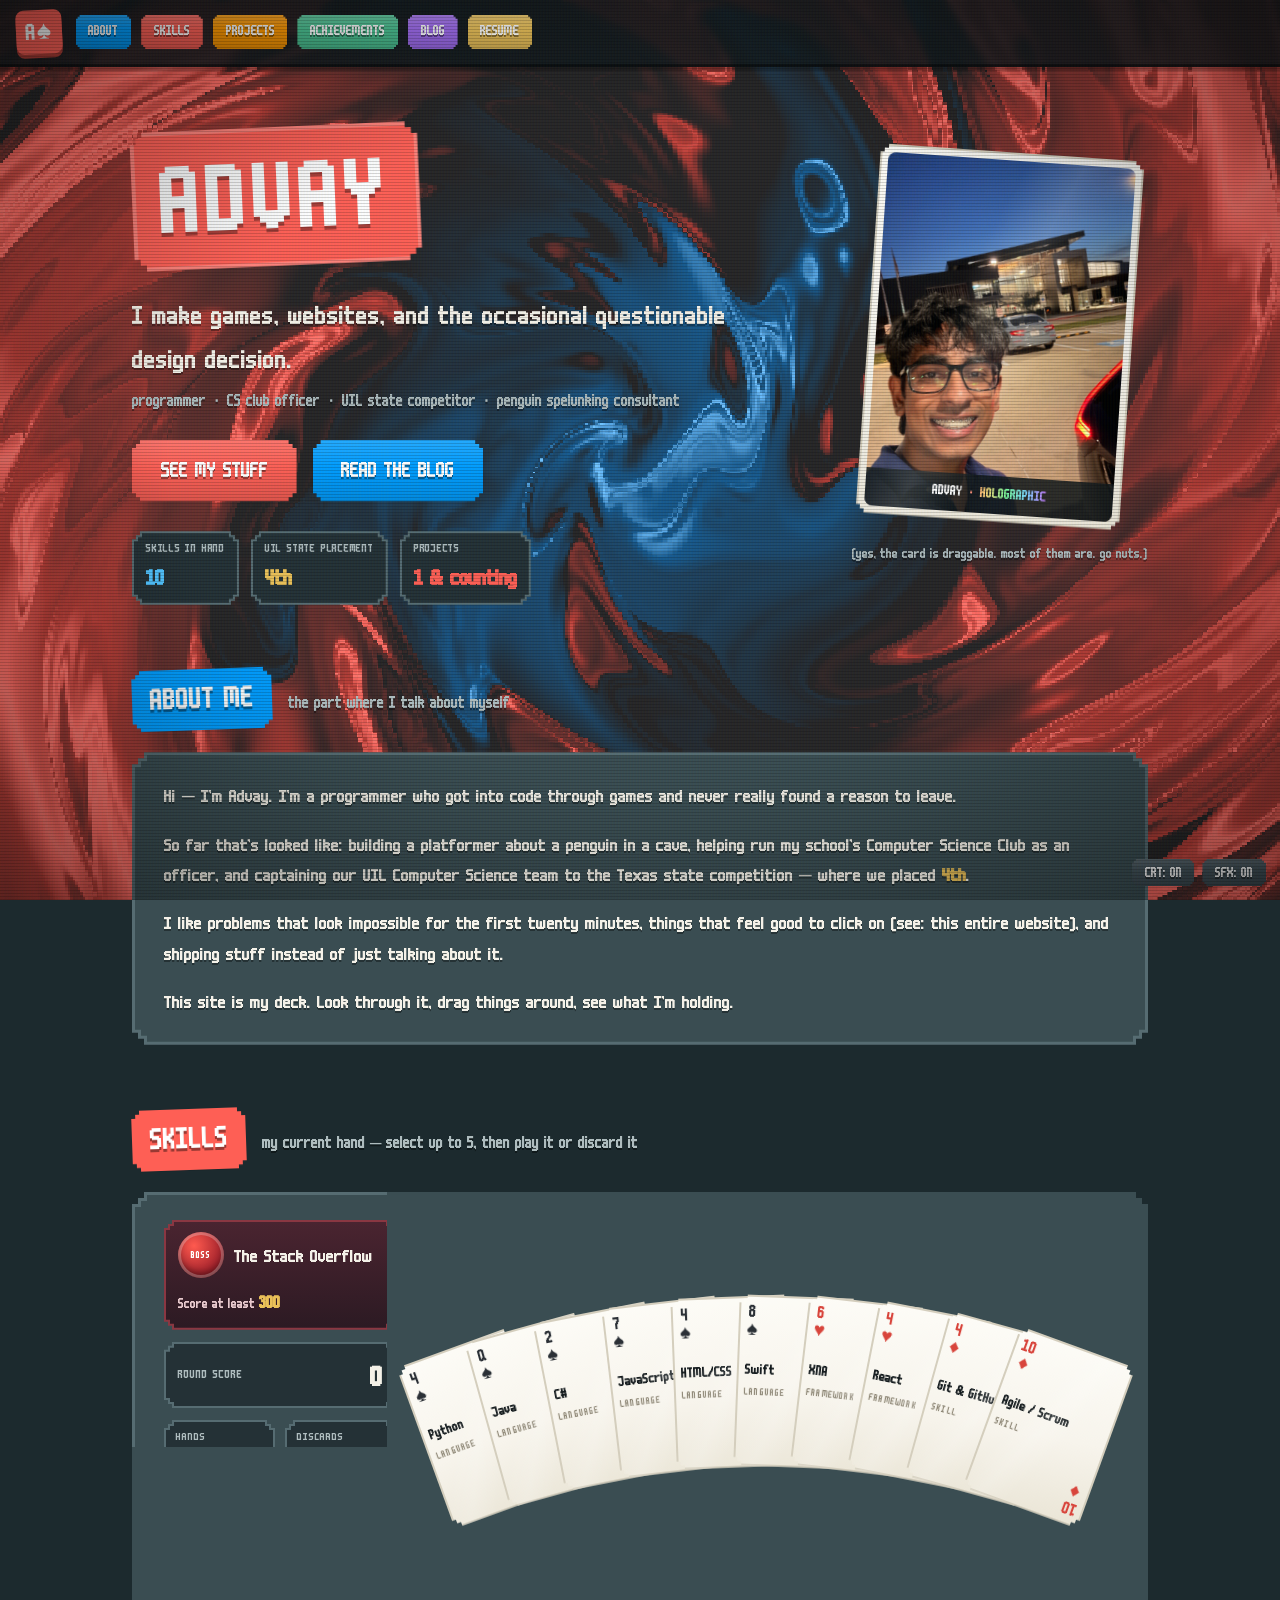
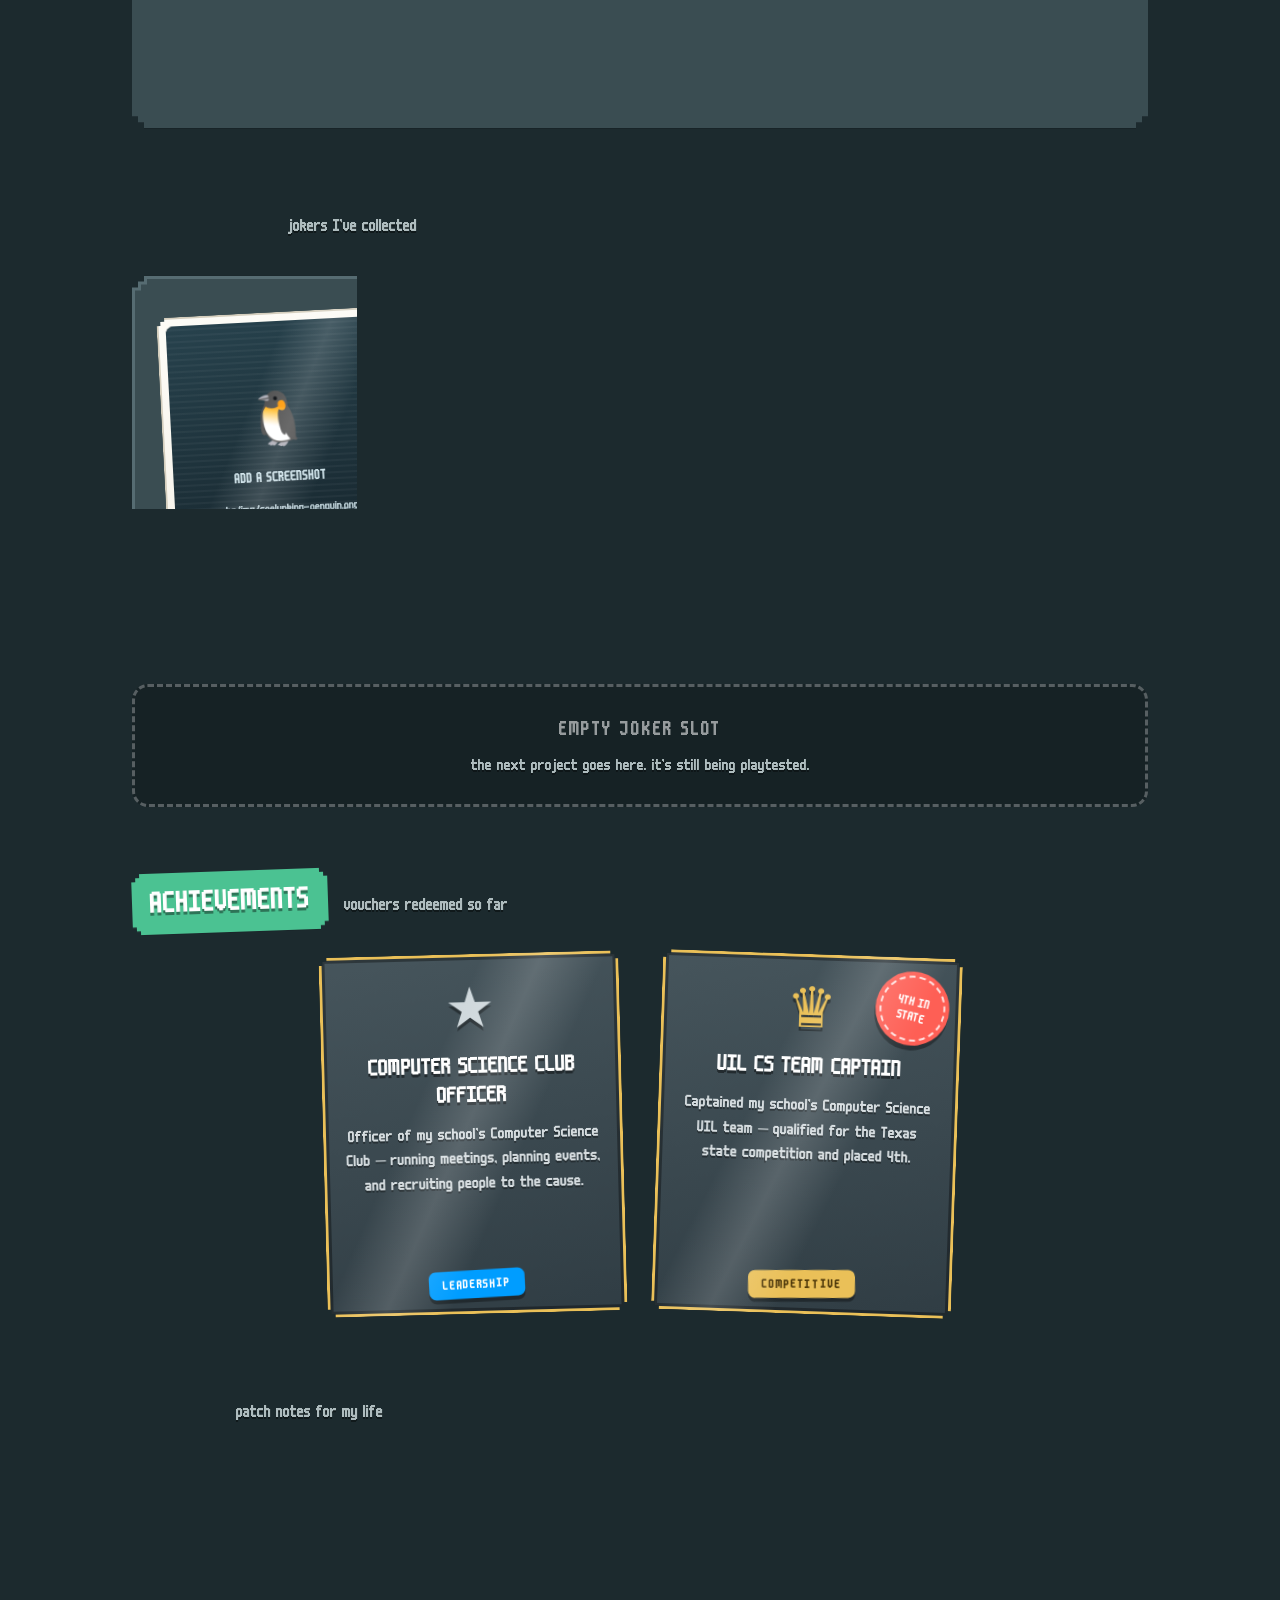
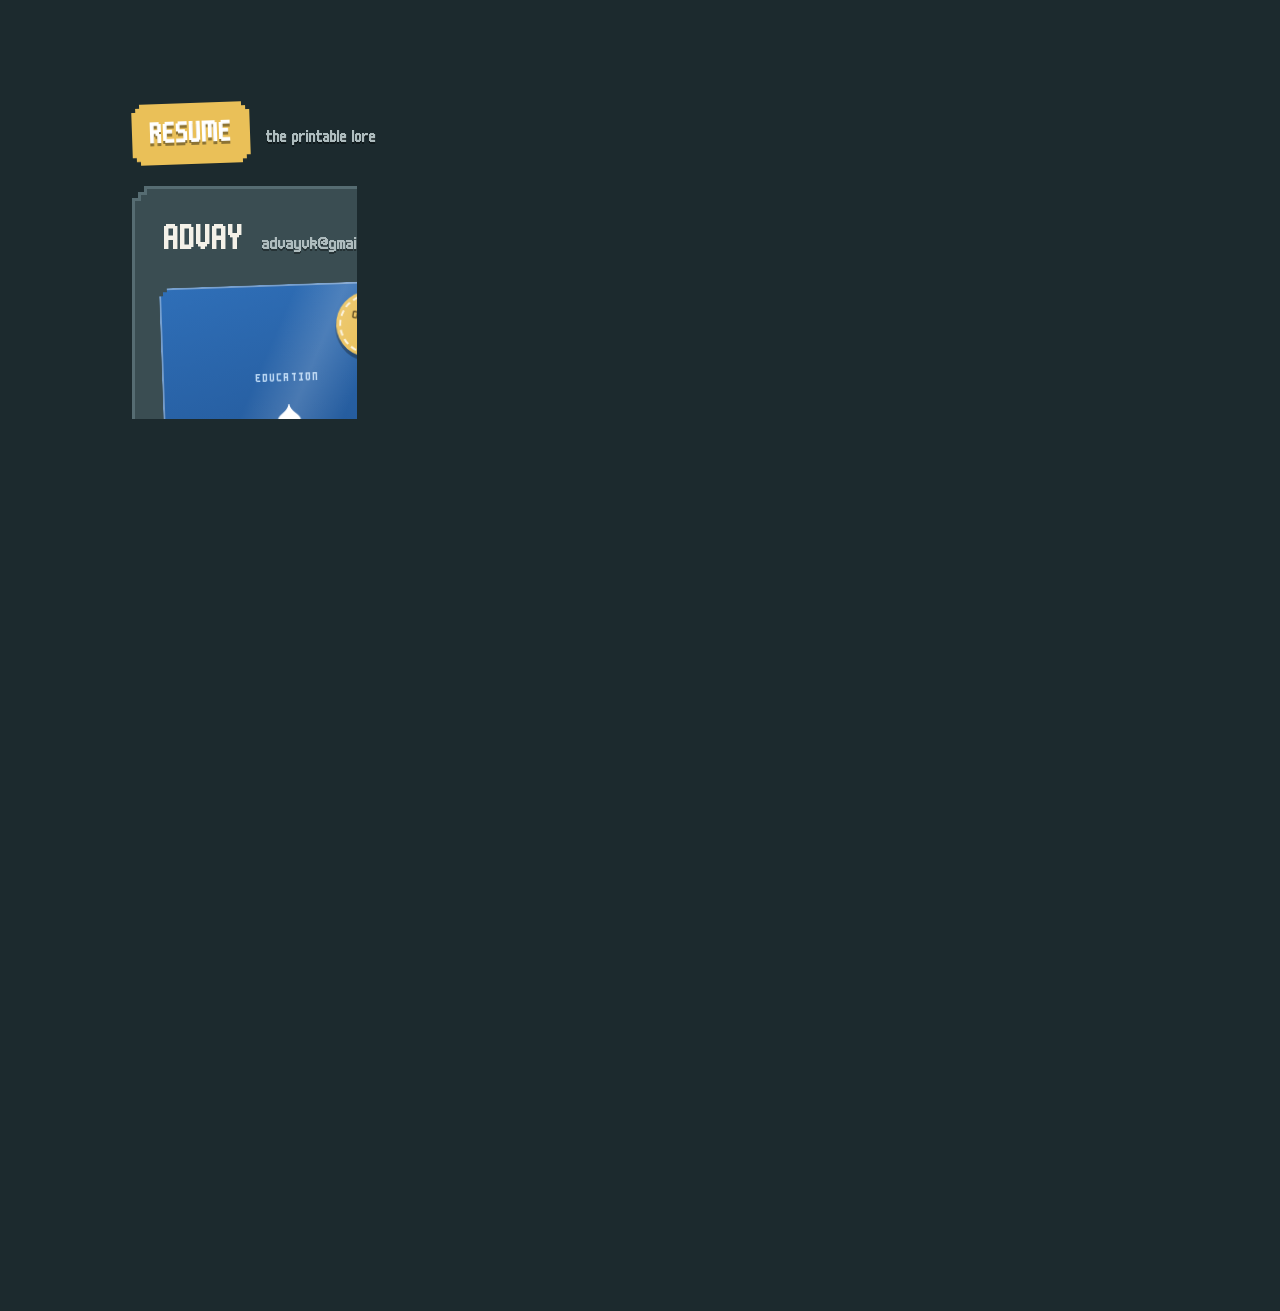
==== index.html @ 3b3d5fa2 "small changes" ====
<!DOCTYPE html>
<html lang="en">
<head>
  <meta charset="UTF-8">
  <meta name="viewport" content="width=device-width, initial-scale=1.0">
  <title>Advay · programmer, game maker, card enthusiast</title>
  <meta name="description" content="Advay's personal site — games, projects, achievements, and a blog. Styled like a certain poker roguelike.">
  <link rel="icon" href="data:image/svg+xml,<svg xmlns='http://www.w3.org/2000/svg' viewBox='0 0 100 100'><rect width='100' height='100' rx='18' fill='%23fe5f55'/><text x='50' y='72' font-size='60' text-anchor='middle' fill='white'>♠</text></svg>">
  <link rel="stylesheet" href="css/style.css">
</head>
<body>

  <!-- swirling paint background (WebGL recreation of the Balatro-style shader) -->
  <canvas id="bg-shader" aria-hidden="true"></canvas>

  <!-- ===== top nav ===== -->
  <nav class="topnav">
    <a class="nav-brand" href="#top" aria-label="back to top">A♠</a>
    <div class="nav-btns">
      <a class="bbtn blue sm" href="#about">ABOUT</a>
      <a class="bbtn red sm" href="#skills">SKILLS</a>
      <a class="bbtn orange sm" href="#projects">PROJECTS</a>
      <a class="bbtn green sm" href="#achievements">ACHIEVEMENTS</a>
      <a class="bbtn purple sm" href="blog/index.html">BLOG</a>
      <a class="bbtn gold sm" href="#resume">RESUME</a>
    </div>
  </nav>

  <!-- ===== hero ===== -->
  <header class="hero section" id="top">
    <div class="hero-inner">
      <div class="hero-left">
        <h1 class="logo" id="logo">ADVAY</h1>
        <p class="tag">I make games, websites, and the occasional questionable design decision.</p>
        <p class="subtag">programmer · CS club officer · UIL state competitor · penguin spelunking consultant</p>
        <div class="hero-btns">
          <a class="bbtn red big" href="#projects">SEE MY STUFF</a>
          <a class="bbtn blue big" href="blog/index.html">READ THE BLOG</a>
        </div>
        <div class="hud">
          <div class="hud-chip"><span>SKILLS IN HAND</span><b class="num-blue">10</b></div>
          <div class="hud-chip"><span>UIL STATE PLACEMENT</span><b class="num-gold">4th</b></div>
          <div class="hud-chip"><span>PROJECTS</span><b class="num-red">1 &amp; counting</b></div>
        </div>
      </div>

      <div class="hero-right">
        <div class="portrait-card" data-float-card>
          <div class="bcard-tilt">
            <!-- TODO: add your photo at assets/img/me.jpg — the card upgrades itself automatically -->
            <img class="portrait-img" src="assets/img/me.jpeg" alt="Photo of Advay"
                 onerror="this.closest('.bcard-tilt').classList.add('no-photo')">
            <div class="portrait-fallback" aria-hidden="true">
              <div class="pf-suit">♠</div>
              <div class="pf-text">YOUR PHOTO<br>GOES HERE</div>
              <div class="pf-hint">add assets/img/me.jpg</div>
            </div>
            <div class="portrait-label">ADVAY <span class="holo">· HOLOGRAPHIC</span></div>
          </div>
        </div>
        <p class="drag-hint">(yes, the card is draggable. most of them are. go nuts.)</p>
      </div>
    </div>
  </header>

  <main>
    <!-- ===== about ===== -->
    <section id="about" class="section">
      <div class="sec-head">
        <span class="sec-plaque blue-pl">ABOUT ME</span>
        <span class="sec-sub">the part where I talk about myself</span>
      </div>
      <div class="panel about-panel">
        <!-- TODO: tweak this copy so it sounds like you — it's written from what you told me -->
        <p>Hi — I'm Advay. I'm a programmer who got into code through games and never really found a reason to leave.</p>
        <p>So far that's looked like: building a platformer about a penguin in a cave, helping run my school's
          Computer Science Club as an officer, and captaining our UIL Computer Science team to the Texas state
          competition — where we placed <b class="num-gold">4th</b>.</p>
        <p>I like problems that look impossible for the first twenty minutes, things that feel good to click on
          (see: this entire website), and shipping stuff instead of just talking about it.</p>
        <p>This site is my deck. Look through it, drag things around, see what I'm holding.</p>
      </div>
    </section>

    <!-- ===== skills ===== -->
    <section id="skills" class="section">
      <div class="sec-head">
        <span class="sec-plaque red-pl">SKILLS</span>
        <span class="sec-sub">my current hand — select up to 5, then play it or discard it</span>
      </div>
      <div class="panel skills-panel">
        <div class="game-layout">

          <!-- left HUD, like the in-run sidebar -->
          <aside class="game-hud">
            <div class="blind-box">
              <div class="blind-name-row">
                <span class="blind-chip" aria-hidden="true">BOSS</span>
                <span class="blind-name" id="blind-name">The Null Pointer</span>
              </div>
              <div class="blind-target">Score at least <b id="blind-target">300</b></div>
            </div>
            <div class="score-box">
              <span class="score-label">ROUND SCORE</span>
              <b class="score-num" id="round-score">0</b>
            </div>
            <div class="hd-row">
              <div class="hd-box">
                <span>HANDS</span>
                <b class="num-blue" id="hands-left">4</b>
              </div>
              <div class="hd-box">
                <span>DISCARDS</span>
                <b class="num-red" id="discards-left">4</b>
              </div>
            </div>
            <div class="totals-box">
              <span>TOTAL SCORE <b class="num-gold" id="total-score">0</b></span>
              <span>BLINDS BEATEN <b class="num-gold" id="blinds-beaten">0</b></span>
            </div>
          </aside>

          <!-- table: hand + action bar -->
          <div class="game-table">
            <div class="hand" id="skill-hand">
              <noscript>
                <ul class="skill-fallback">
                  <li><b>Languages:</b> Python, Java, C#, JavaScript, HTML/CSS, Swift</li>
                  <li><b>Frameworks &amp; libraries:</b> XNA/MonoGame, React</li>
                  <li><b>Dev skills:</b> Git/GitHub, Agile/Scrum, algorithmic problem solving</li>
                </ul>
              </noscript>
            </div>
            <div class="hand-preview" id="hand-preview">&nbsp;</div>
            <div class="action-bar">
              <button class="bbtn blue act" id="play-hand" type="button">PLAY HAND</button>
              <div class="sort-box">
                <span class="sort-label">SORT HAND</span>
                <div class="sort-box-btns">
                  <button class="bbtn orange sm" id="sort-rank" type="button">RANK</button>
                  <button class="bbtn orange sm" id="sort-suit" type="button">SUIT</button>
                </div>
              </div>
              <button class="bbtn red act" id="discard-hand" type="button">DISCARD</button>
            </div>
          </div>

        </div>
        <div class="skills-legend">
          <span class="legend-item">♠ languages</span>
          <span class="legend-item red-t">♥ frameworks &amp; libraries</span>
          <span class="legend-item red-t">♦ dev skills</span>
          <span class="legend-item legend-hint">ranks reshuffle every deal</span>
        </div>
      </div>
    </section>

    <!-- ===== projects ===== -->
    <section id="projects" class="section">
      <div class="sec-head">
        <span class="sec-plaque orange-pl">PROJECTS</span>
        <span class="sec-sub">jokers I've collected</span>
      </div>

      <div class="panel project-row">
        <div class="joker-card" data-float-card>
          <div class="bcard-tilt">
            <div class="joker-art">
              <!-- TODO: add a screenshot at assets/img/spelunking-penguin.png -->
              <img src="assets/img/spelunking-penguin.png" alt="Spelunking Penguin screenshot"
                   onerror="this.closest('.joker-art').classList.add('no-shot')">
              <div class="shot-fallback" aria-hidden="true">
                <span class="shot-emoji">🐧</span>
                <span>ADD A SCREENSHOT</span>
                <span class="pf-hint">assets/img/spelunking-penguin.png</span>
              </div>
            </div>
            <div class="joker-name">SPELUNKING PENGUIN</div>
          </div>
        </div>
        <div class="project-info">
          <div class="rarity-row">
            <span class="rarity rare">RARE</span>
            <span class="ptype">VIDEO GAME</span>
          </div>
          <h3>Spelunking Penguin</h3>
          <!-- TODO: replace with your real description — what it is, what you built, what was hard -->
          <p>A 2D platformer starring a penguin with serious cave ambitions. Built in C# on the
            XNA/MonoGame framework.</p>
          <div class="chips">
            <span class="chip blue-c">C#</span>
            <span class="chip red-c">MonoGame</span>
            <span class="chip orange-c">Game Dev</span>
          </div>
          <div class="proj-btns">
            <!-- TODO: set your GitHub username in js/main.js CONFIG and these links fill themselves in -->
            <a class="bbtn dark" data-github="spelunking-penguin" href="https://github.com" target="_blank" rel="noopener">GITHUB ↗</a>
            <span class="bbtn blue disabled" title="add a playable build or video link here later">PLAY — SOON</span>
          </div>
        </div>
      </div>

      <div class="empty-slot">
        <span class="empty-title">EMPTY JOKER SLOT</span>
        <p>the next project goes here. it's still being playtested.</p>
      </div>
    </section>

    <!-- ===== achievements ===== -->
    <section id="achievements" class="section">
      <div class="sec-head">
        <span class="sec-plaque green-pl">ACHIEVEMENTS</span>
        <span class="sec-sub">vouchers redeemed so far</span>
      </div>
      <div class="vouchers">
        <div class="voucher" data-float-card>
          <div class="bcard-tilt">
            <div class="v-medal">★</div>
            <h3>COMPUTER SCIENCE CLUB OFFICER</h3>
            <p>Officer of my school's Computer Science Club — running meetings, planning events, and
              recruiting people to the cause.</p>
            <span class="v-ribbon">LEADERSHIP</span>
          </div>
        </div>
        <div class="voucher" data-float-card>
          <div class="bcard-tilt">
            <div class="v-medal gold">♛</div>
            <h3>UIL CS TEAM CAPTAIN</h3>
            <p>Captained my school's Computer Science UIL team — qualified for the Texas state
              competition and placed 4th.</p>
            <span class="v-sticker">4TH IN STATE</span>
            <span class="v-ribbon gold">COMPETITIVE</span>
          </div>
        </div>
      </div>
    </section>

    <!-- ===== blog ===== -->
    <section id="blog" class="section">
      <div class="sec-head">
        <span class="sec-plaque purple-pl">BLOG</span>
        <span class="sec-sub">patch notes for my life</span>
      </div>
      <div class="panel blog-panel">
        <div id="blog-preview" class="blog-preview"><p class="muted">shuffling posts…</p></div>
        <a class="bbtn purple" href="blog/index.html">OPEN THE BLOG ↗</a>
      </div>
    </section>

    <!-- ===== resume ===== -->
    <section id="resume" class="section">
      <div class="sec-head">
        <span class="sec-plaque gold-pl">RESUME</span>
        <span class="sec-sub">the printable lore</span>
      </div>
      <div class="panel resume-panel">
        <div class="resume-head">
          <!-- TODO: set githubUser in js/main.js and the github link fills in -->
          <h3>ADVAY</h3>
          <p class="resume-contact">advayvk@gmail.com · <a data-github href="https://github.com" target="_blank" rel="noopener">github</a> · this site</p>
        </div>

        <div class="resume-grid">
          <!-- education: its own card on the side -->
          <aside class="edu-card" data-float-card>
            <div class="bcard-tilt">
              <span class="edu-tag">EDUCATION</span>
              <span class="edu-suit" aria-hidden="true">♠</span>
              <h4>LIBERTY HIGH SCHOOL</h4>
              <p class="edu-loc">Frisco, Texas</p>
              <span class="edu-sticker">CLASS OF 2028</span>
            </div>
          </aside>

          <div class="resume-stack">
            <div class="r-row">
              <span class="r-plaque blue-pl">SKILLS</span>
              <div class="chips">
                <span class="chip blue-c">Python</span>
                <span class="chip blue-c">Java</span>
                <span class="chip blue-c">C#</span>
                <span class="chip blue-c">JavaScript</span>
                <span class="chip blue-c">HTML/CSS</span>
                <span class="chip blue-c">Swift</span>
                <span class="chip red-c">XNA / MonoGame</span>
                <span class="chip red-c">React</span>
                <span class="chip orange-c">Git &amp; GitHub</span>
                <span class="chip orange-c">Agile / Scrum</span>
                <span class="chip orange-c">Algorithmic Problem Solving</span>
              </div>
            </div>

            <div class="r-row r-proj">
              <span class="r-plaque orange-pl">PROJECTS</span>
              <div>
                <b>Spelunking Penguin</b><span class="rarity rare">RARE</span>
                <p>2D platformer built in C# on XNA/MonoGame — gameplay systems, level design,
                  released on GitHub.</p>
              </div>
            </div>

            <div class="r-row">
              <span class="r-plaque green-pl">LEADERSHIP &amp; AWARDS</span>
              <div class="r-badge">
                <span class="r-medal" aria-hidden="true">★</span>
                <div>
                  <b>Computer Science Club — Officer</b>
                  <p>meetings, events, and growing the club.</p>
                </div>
              </div>
              <div class="r-badge">
                <span class="r-medal gold" aria-hidden="true">♛</span>
                <div>
                  <b>UIL Computer Science Team — Captain</b>
                  <p>led the team to the Texas state competition.</p>
                </div>
                <span class="r-sticker">4TH IN STATE</span>
              </div>
            </div>
          </div>
        </div>

        <div class="resume-btns">
          <a class="bbtn gold big" href="assets/resume.pdf" download="Advay-Resume.pdf">DOWNLOAD RESUME (PDF)</a>
          <a class="bbtn dark" href="resume.html" target="_blank" rel="noopener">PRINT-READY VERSION ↗</a>
        </div>
      </div>
    </section>
  </main>

  <!-- ===== footer ===== -->
  <footer class="section">
    <div class="panel footer-panel">
      <p class="foot-big">That's the whole run so far.</p>
      <p>Want to talk code, games, or why this site has scanlines? Reach out.</p>
      <div class="foot-btns">
        <a class="bbtn red" href="mailto:advayvk@gmail.com">EMAIL ME</a>
        <a class="bbtn dark" data-github href="https://github.com" target="_blank" rel="noopener">GITHUB ↗</a>
      </div>
      <p class="fineprint">
        Font: <a href="https://managore.itch.io/m6x11" target="_blank" rel="noopener">m6x11</a> by Daniel Linssen.
        Visual style inspired by <a href="https://www.playbalatro.com" target="_blank" rel="noopener">Balatro</a> by LocalThunk —
        fan-made, not affiliated, no game assets used. Built from scratch with vanilla HTML/CSS/JS.
      </p>
    </div>
  </footer>

  <!-- CRT + sfx toggles -->
  <div class="fx-toggles">
    <button id="crt-toggle" class="bbtn dark sm" type="button">CRT: ON</button>
    <button id="sfx-toggle" class="bbtn dark sm" type="button">SFX: ON</button>
  </div>

  <!-- CRT filter overlay -->
  <div class="crt-overlay" aria-hidden="true"></div>

  <script src="js/background.js"></script>
  <script src="js/cards.js"></script>
  <script src="js/game.js"></script>
  <script src="js/main.js"></script>
</body>
</html>
---- css/style.css ----
/* ============================================================
   Balatro-flavored personal site — vanilla CSS
   Palette + UI shapes recreated from scratch (no game assets).
   Font: m6x11 by Daniel Linssen (free with attribution).
   ============================================================ */

@font-face {
  font-family: 'm6x11';
  src: url('../assets/fonts/m6x11.ttf') format('truetype');
  font-display: swap;
}

:root {
  --red: #fe5f55;     --red-dk: #a93b34;
  --blue: #009dff;    --blue-dk: #00689f;
  --orange: #ff9800;  --orange-dk: #b06000;
  --green: #4bc292;   --green-dk: #2a7d5c;
  --purple: #a06cf0;  --purple-dk: #6a3fb8;
  --gold: #eac058;    --gold-dk: #a8842f;
  --dark: #44545c;    --dark-dk: #232d33;

  --panel: #3a4d52;
  --panel-light: #566c72;
  --panel-dk: #243136;
  --ink: #11181b;

  --card-face: #f7f4ec;
  --card-edge: #d4cebd;
  --card-red: #d8453c;
  --card-black: #2b3036;

  --text: #f4f1e8;
  --muted: #aebcbe;

  --cardw: 122px;

  /* pixel-stepped corners, like the in-game UI (small = buttons/cards, large = panels) */
  --pix-sm: polygon(
    0 8px, 4px 8px, 4px 4px, 8px 4px, 8px 0,
    calc(100% - 8px) 0, calc(100% - 8px) 4px, calc(100% - 4px) 4px, calc(100% - 4px) 8px, 100% 8px,
    100% calc(100% - 8px), calc(100% - 4px) calc(100% - 8px), calc(100% - 4px) calc(100% - 4px),
    calc(100% - 8px) calc(100% - 4px), calc(100% - 8px) 100%,
    8px 100%, 8px calc(100% - 4px), 4px calc(100% - 4px), 4px calc(100% - 8px), 0 calc(100% - 8px));
  --pix-lg: polygon(
    0 12px, 6px 12px, 6px 6px, 12px 6px, 12px 0,
    calc(100% - 12px) 0, calc(100% - 12px) 6px, calc(100% - 6px) 6px, calc(100% - 6px) 12px, 100% 12px,
    100% calc(100% - 12px), calc(100% - 6px) calc(100% - 12px), calc(100% - 6px) calc(100% - 6px),
    calc(100% - 12px) calc(100% - 6px), calc(100% - 12px) 100%,
    12px 100%, 12px calc(100% - 6px), 6px calc(100% - 6px), 6px calc(100% - 12px), 0 calc(100% - 12px));
  --pix-xs: polygon(
    0 4px, 2px 4px, 2px 2px, 4px 2px, 4px 0,
    calc(100% - 4px) 0, calc(100% - 4px) 2px, calc(100% - 2px) 2px, calc(100% - 2px) 4px, 100% 4px,
    100% calc(100% - 4px), calc(100% - 2px) calc(100% - 4px), calc(100% - 2px) calc(100% - 2px),
    calc(100% - 4px) calc(100% - 2px), calc(100% - 4px) 100%,
    4px 100%, 4px calc(100% - 2px), 2px calc(100% - 2px), 2px calc(100% - 4px), 0 calc(100% - 4px));
}

* { box-sizing: border-box; }

html { scroll-behavior: smooth; }

body {
  margin: 0;
  font-family: 'm6x11', 'Courier New', monospace;
  font-size: 20px;
  line-height: 1.45;
  color: var(--text);
  background: #1c2a2e; /* fallback behind the shader */
  overflow-x: hidden;
}

a { color: var(--blue); }

::selection { background: var(--red); color: #fff; }

/* ===== background shader canvas ===== */
#bg-shader {
  position: fixed;
  inset: 0;
  width: 100vw;
  height: 100vh;
  z-index: -2;
  image-rendering: pixelated;
}

/* CSS fallback if WebGL is unavailable */
body.no-webgl {
  background:
    radial-gradient(120vmax 120vmax at 70% -10%, rgba(0, 107, 180, .55), transparent 60%),
    radial-gradient(110vmax 110vmax at 10% 110%, rgba(222, 68, 59, .6), transparent 60%),
    #162325;
}

/* ===== generic text helpers ===== */
.num-red  { color: var(--red); }
.num-blue { color: #51c4ff; }
.num-gold { color: var(--gold); }
.muted    { color: var(--muted); }
.red-t    { color: var(--red); }

h1, h2, h3 { line-height: 1.1; margin: 0 0 .4em; font-weight: normal; }

p { text-shadow: 0 2px 0 rgba(0, 0, 0, .35); }

/* ===== layout ===== */
.section {
  max-width: 1060px;
  margin: 0 auto;
  padding: 64px 22px 0;
  scroll-margin-top: 86px;
}

main .section:last-child { padding-bottom: 0; }

footer.section { padding-bottom: 110px; }

/* ===== top nav ===== */
.topnav {
  position: sticky;
  top: 0;
  z-index: 500;
  display: flex;
  align-items: center;
  gap: 14px;
  padding: 10px 16px;
  background: rgba(20, 28, 31, .88);
  border-bottom: 3px solid rgba(0, 0, 0, .45);
  box-shadow: 0 4px 0 rgba(0, 0, 0, .25);
  backdrop-filter: blur(3px);
}

.nav-brand {
  font-size: 26px;
  color: #fff;
  text-decoration: none;
  background: var(--red);
  border-radius: 8px;
  padding: 2px 10px 4px;
  box-shadow: 0 4px 0 var(--red-dk);
  transform: rotate(-3deg);
  transition: transform .15s;
}

.nav-brand:hover { transform: rotate(3deg) scale(1.08); }

.nav-btns { display: flex; flex-wrap: wrap; gap: 10px; }

/* ===== Balatro buttons ===== */
.bbtn {
  --c: var(--dark);
  --c-dk: var(--dark-dk);
  display: inline-block;
  font-family: inherit;
  font-size: 19px;
  color: #fff;
  text-decoration: none;
  text-shadow: 0 2px 0 rgba(0, 0, 0, .4);
  background:
    linear-gradient(180deg, rgba(255, 255, 255, .14), rgba(255, 255, 255, 0) 45%, rgba(0, 0, 0, .12)),
    var(--c);
  border: none;
  clip-path: var(--pix-sm);
  padding: .42em 1em .5em;
  cursor: pointer;
  filter: drop-shadow(0 4px 0 var(--c-dk)) drop-shadow(0 4px 4px rgba(0, 0, 0, .35));
  transition: transform .08s, filter .08s;
  user-select: none;
}

.bbtn:hover {
  transform: translateY(-2px);
  filter: brightness(1.1) drop-shadow(0 4px 0 var(--c-dk)) drop-shadow(0 4px 4px rgba(0, 0, 0, .35));
}
.bbtn:active { transform: translateY(3px); filter: drop-shadow(0 1px 0 var(--c-dk)); }

.bbtn.red    { --c: var(--red);    --c-dk: var(--red-dk); }
.bbtn.blue   { --c: var(--blue);   --c-dk: var(--blue-dk); }
.bbtn.orange { --c: var(--orange); --c-dk: var(--orange-dk); }
.bbtn.green  { --c: var(--green);  --c-dk: var(--green-dk); }
.bbtn.purple { --c: var(--purple); --c-dk: var(--purple-dk); }
.bbtn.dark   { --c: var(--dark);   --c-dk: var(--dark-dk); }
.bbtn.gold   { --c: var(--gold);   --c-dk: var(--gold-dk); }

.bbtn.sm  { font-size: 16px; padding: .3em .8em .4em; clip-path: var(--pix-xs); } /* smaller button, smaller cutouts */
.bbtn.big { font-size: 24px; padding: .5em 1.2em .6em; }
.bbtn.act { font-size: 23px; padding: .55em 1.2em .65em; align-self: center; }

.bbtn.disabled {
  filter: saturate(.4) brightness(.8);
  cursor: not-allowed;
  pointer-events: none;
}

/* ===== panels =====
   Pixel-corner frames: the element itself is the outline color, an inset
   ::before (same clip shape) is the fill — so the outline follows the steps
   instead of being a square border that gets cut off at the corners. */
.panel {
  position: relative;
  background: var(--panel-light);
  clip-path: var(--pix-lg);
  filter: drop-shadow(0 8px 0 rgba(0, 0, 0, .35)) drop-shadow(0 8px 10px rgba(0, 0, 0, .3));
  padding: 28px 32px;
}

.panel::before {
  content: '';
  position: absolute;
  inset: 3px;
  background: var(--panel);
  clip-path: var(--pix-lg);
  z-index: -1;
  pointer-events: none;
}

/* ===== section headers ===== */
.sec-head {
  display: flex;
  align-items: baseline;
  gap: 16px;
  flex-wrap: wrap;
  margin-bottom: 22px;
}

.sec-plaque {
  display: inline-block;
  font-size: 34px;
  color: #fff;
  text-shadow: 0 3px 0 rgba(0, 0, 0, .4);
  padding: 4px 18px 8px;
  clip-path: var(--pix-sm);
  transform: rotate(-2deg);
  filter: drop-shadow(0 6px 0 rgba(0, 0, 0, .35));
}

.blue-pl   { background: var(--blue); }
.red-pl    { background: var(--red); }
.orange-pl { background: var(--orange); }
.green-pl  { background: var(--green); }
.purple-pl { background: var(--purple); }
.gold-pl   { background: var(--gold); }

.sec-sub { color: var(--muted); font-size: 19px; text-shadow: 0 2px 0 rgba(0,0,0,.4); }

/* ===== hero ===== */
.hero { padding-top: 60px; }

.hero-inner {
  display: flex;
  gap: 48px;
  align-items: center;
  justify-content: space-between;
  flex-wrap: wrap;
}

.hero-left { flex: 1 1 480px; max-width: 620px; }

.logo {
  display: inline-block;
  font-size: clamp(58px, 9vw, 108px);
  letter-spacing: .04em;
  color: #fff;
  background: var(--red);
  padding: 6px 28px 14px;
  clip-path: var(--pix-lg);
  transform: rotate(-2.5deg);
  box-shadow: inset 0 0 0 4px rgba(255, 255, 255, .22);
  filter: drop-shadow(0 10px 0 var(--red-dk)) drop-shadow(0 10px 14px rgba(0, 0, 0, .4));
  text-shadow: 0 4px 0 rgba(0, 0, 0, .35);
  margin-bottom: 28px;
}

.logo .lg {
  display: inline-block;
  animation: letter-bob 2.6s ease-in-out infinite;
  animation-delay: calc(var(--i) * -.22s);
}

@keyframes letter-bob {
  0%, 100% { transform: translateY(0) rotate(-2deg); }
  50%      { transform: translateY(-7px) rotate(2deg); }
}

.tag {
  font-size: clamp(22px, 3vw, 30px);
  margin: 0 0 6px;
}

.subtag { color: var(--muted); font-size: 19px; margin: 0 0 26px; }

.hero-btns { display: flex; gap: 16px; flex-wrap: wrap; margin-bottom: 30px; }

/* run-info style stat chips */
.hud { display: flex; gap: 12px; flex-wrap: wrap; }

.hud-chip {
  display: flex;
  flex-direction: column;
  gap: 2px;
  background: var(--panel-dk);
  border: 2px solid var(--panel-light);
  clip-path: var(--pix-sm);
  padding: 8px 14px 10px;
  filter: drop-shadow(0 5px 0 rgba(0, 0, 0, .35));
}

.hud-chip span { font-size: 13px; color: var(--muted); letter-spacing: .06em; }
.hud-chip b { font-size: 24px; }

/* ===== portrait card ===== */
.hero-right { flex: 0 0 auto; text-align: center; }

.portrait-card {
  width: 264px;
  aspect-ratio: 5 / 7;
  margin: 0 auto;
  rotate: 4deg;
}

.portrait-card .bcard-tilt {
  position: relative;
  overflow: hidden;
  display: flex;
  flex-direction: column;
}

.portrait-img {
  position: absolute;
  inset: 8px;
  width: calc(100% - 16px);
  height: calc(100% - 16px);
  object-fit: cover;
  border-radius: 8px;
}

.no-photo .portrait-img { display: none; }

.portrait-fallback {
  display: none;
  position: absolute;
  inset: 8px;
  border-radius: 8px;
  flex-direction: column;
  align-items: center;
  justify-content: center;
  gap: 10px;
  text-align: center;
  color: rgba(255, 255, 255, .92);
  background:
    repeating-linear-gradient(45deg, rgba(0,0,0,.12) 0 10px, transparent 10px 20px),
    linear-gradient(160deg, #c8423a, #8e2b25);
  box-shadow: inset 0 0 0 3px rgba(255, 255, 255, .35);
}

.no-photo .portrait-fallback { display: flex; }

.pf-suit { font-size: 84px; text-shadow: 0 5px 0 rgba(0, 0, 0, .3); }
.pf-text { font-size: 24px; line-height: 1.2; text-shadow: 0 2px 0 rgba(0, 0, 0, .35); }
.pf-hint { font-size: 14px; opacity: .85; }
.portrait-fallback .pf-hint { margin-bottom: 34px; } /* keep clear of the label bar */

.portrait-label {
  position: absolute;
  left: 8px; right: 8px; bottom: 8px;
  background: rgba(17, 24, 27, .85);
  color: #fff;
  font-size: 16px;
  text-align: center;
  padding: 6px 4px 8px;
  border-radius: 0 0 8px 8px;
}

.portrait-label .holo {
  background: linear-gradient(90deg, #ff7a7a, #ffd97a, #7aff9e, #7ad6ff, #c77aff);
  -webkit-background-clip: text;
  background-clip: text;
  color: transparent;
}

.drag-hint { color: var(--muted); font-size: 15px; margin-top: 22px; }

/* ===== generic card chrome ===== */
.bcard-tilt {
  width: 100%;
  height: 100%;
  background: linear-gradient(170deg, #fdfcf7, var(--card-face) 55%, #eae5d6);
  clip-path: var(--pix-sm);
  box-shadow: inset 0 0 0 2px var(--card-edge);
  filter: drop-shadow(0 7px 9px rgba(0, 0, 0, .45));
  transition: transform .22s ease, filter .22s ease;
  transform-style: preserve-3d;
  animation: idle-bob 5.2s ease-in-out infinite;
  animation-delay: var(--bob, 0s);
}

@keyframes idle-bob {
  0%, 100% { translate: 0 0; rotate: -0.7deg; }
  50%      { translate: 0 -4px; rotate: 0.7deg; }
}

.hovered  > .bcard-tilt,
.dragging > .bcard-tilt { animation: none; }

.dragging > .bcard-tilt {
  transform: scale(1.08) !important;
  filter: drop-shadow(0 20px 22px rgba(0, 0, 0, .55));
}

[data-float-card] {
  perspective: 700px;
  touch-action: none;
  cursor: grab;
  user-select: none;
  -webkit-user-select: none;
  transition: transform .55s cubic-bezier(.2, 1.7, .35, 1);
}

[data-float-card].dragging { transition: none; cursor: grabbing; z-index: 999; position: relative; }
[data-float-card].hovered { z-index: 100; position: relative; }

/* subtle sheen on every card */
.bcard-tilt::after {
  content: '';
  position: absolute;
  inset: 0;
  background: linear-gradient(115deg, transparent 35%, rgba(255, 255, 255, .16) 48%, transparent 62%);
  pointer-events: none;
}

/* ===== skills game ===== */
.skills-panel { padding-bottom: 16px; }

.game-layout {
  display: grid;
  grid-template-columns: 232px 1fr;
  gap: 20px;
  align-items: start;
}

/* left sidebar, like the in-run HUD */
.game-hud { display: flex; flex-direction: column; gap: 12px; }

.blind-box {
  background: linear-gradient(180deg, #4a2430, #2c1a23);
  border: 2px solid #8a3742;
  clip-path: var(--pix-sm);
  padding: 12px 14px 14px;
}

.blind-name-row { display: flex; align-items: center; gap: 10px; }

.blind-chip {
  flex: 0 0 auto;
  width: 46px;
  height: 46px;
  border-radius: 50%;
  display: flex;
  align-items: center;
  justify-content: center;
  font-size: 11px;
  color: #fff;
  letter-spacing: .08em;
  background: radial-gradient(circle at 35% 30%, #ff5a4f, #a3232c 65%, #6e1018);
  box-shadow: inset 0 0 0 3px rgba(255, 255, 255, .25), inset 0 -5px 7px rgba(0, 0, 0, .4);
}

.blind-name { font-size: 21px; line-height: 1.1; }

.blind-target { margin-top: 10px; font-size: 15px; color: #e8c9cd; }
.blind-target b { color: var(--gold); font-size: 19px; }

.score-box {
  display: flex;
  justify-content: space-between;
  align-items: center;
  gap: 10px;
  background: var(--panel-dk);
  border: 2px solid var(--panel-light);
  clip-path: var(--pix-sm);
  padding: 10px 14px;
}

.score-label { font-size: 13px; color: var(--muted); letter-spacing: .08em; }
.score-num { font-size: 32px; }

.hd-row { display: flex; gap: 10px; }

.hd-box {
  flex: 1;
  display: flex;
  flex-direction: column;
  background: var(--panel-dk);
  border: 2px solid var(--panel-light);
  clip-path: var(--pix-sm);
  padding: 8px 12px 10px;
}

.hd-box span { font-size: 12px; color: var(--muted); letter-spacing: .08em; }
.hd-box b { font-size: 26px; }

.totals-box {
  display: flex;
  flex-direction: column;
  gap: 4px;
  font-size: 14px;
  color: var(--muted);
  background: var(--panel-dk);
  border: 2px solid var(--panel-light);
  clip-path: var(--pix-sm);
  padding: 10px 14px 12px;
}

.totals-box b { font-size: 17px; }

/* table: hand + actions */
.game-table { display: flex; flex-direction: column; min-width: 0; }

.hand-preview { text-align: center; min-height: 32px; font-size: 19px; margin-top: 10px; }

.action-bar {
  display: flex;
  justify-content: center;
  align-items: stretch;
  gap: 16px;
  margin-top: 4px;
  flex-wrap: wrap;
}

.sort-box {
  display: flex;
  flex-direction: column;
  align-items: center;
  gap: 6px;
  background: var(--panel-dk);
  border: 2px solid var(--panel-light);
  clip-path: var(--pix-sm);
  padding: 7px 14px 10px;
}

.sort-box-btns { display: flex; gap: 8px; }
.sort-label { color: var(--muted); font-size: 13px; letter-spacing: .08em; }

.hand {
  position: relative;
  height: 340px;
  background:
    radial-gradient(120% 130% at 50% 0%, rgba(255, 255, 255, .05), transparent 55%),
    var(--panel-dk);
  /* no clip-path here — cards pop above the tray when hovered/selected */
  box-shadow: inset 0 0 0 2px rgba(0, 0, 0, .35), inset 0 10px 24px rgba(0, 0, 0, .35);
  overflow: visible;
}

.bcard {
  position: absolute;
  left: 0;
  top: 0;
  width: var(--cardw);
  aspect-ratio: 5 / 7;
  perspective: 600px;
  cursor: grab;
  touch-action: none;
  user-select: none;
  -webkit-user-select: none;
  transition: transform .38s cubic-bezier(.18, 1.5, .35, 1);
  will-change: transform;
}

.bcard.dragging { transition: none; cursor: grabbing; z-index: 900 !important; }
/* hovering/selecting hand cards must not jump them in front of their neighbors */

.bcard .bcard-tilt {
  position: relative;
  display: flex;
  flex-direction: column;
  align-items: center;
  justify-content: center;
  padding: 8px;
}

.bcard.selected .bcard-tilt {
  box-shadow:
    inset 0 0 0 2px var(--gold),
    0 0 14px rgba(234, 192, 88, .55),
    0 10px 18px rgba(0, 0, 0, .45);
}

.suit-red   { color: var(--card-red); }
.suit-black { color: var(--card-black); }

.corner {
  position: absolute;
  display: flex;
  flex-direction: column;
  align-items: center;
  line-height: .95;
  font-size: 19px;
}

.corner.tl { top: 7px; left: 8px; }
.corner.br { bottom: 7px; right: 8px; transform: rotate(180deg); }

/* names sit in the left strip that stays visible when the fan overlaps */
.bcard .bname {
  font-size: 16px;
  line-height: 1.1;
  text-align: left;
  align-self: flex-start;
  color: var(--ink);
  text-shadow: none;
  width: 100%;
  padding-right: 12px;
  overflow-wrap: break-word;
}

.bcard .cat {
  align-self: flex-start;
  margin-top: 6px;
  font-size: 10px;
  letter-spacing: .12em;
  color: #8d8675;
}

.skills-legend {
  display: flex;
  gap: 22px;
  flex-wrap: wrap;
  justify-content: center;
  margin-top: 14px;
  color: var(--muted);
  font-size: 16px;
}

.skill-fallback { color: var(--text); font-size: 18px; padding: 20px; }

/* ===== projects ===== */
.project-row {
  display: flex;
  gap: 36px;
  align-items: center;
  flex-wrap: wrap;
}

.joker-card {
  flex: 0 0 auto;
  width: 232px;
  aspect-ratio: 71 / 95;
  margin: 8px auto;
  rotate: -3deg;
}

.joker-card .bcard-tilt {
  position: relative;
  display: flex;
  flex-direction: column;
  overflow: hidden;
  padding: 9px;
}

.joker-art {
  position: relative;
  flex: 1;
  border-radius: 8px;
  overflow: hidden;
  background: #1d2b30;
  box-shadow: inset 0 0 0 2px rgba(0, 0, 0, .25);
}

.joker-art img { width: 100%; height: 100%; object-fit: cover; display: block; }
.joker-art.no-shot img { display: none; }

.shot-fallback {
  display: none;
  position: absolute;
  inset: 0;
  flex-direction: column;
  align-items: center;
  justify-content: center;
  gap: 8px;
  text-align: center;
  color: #cfe3ea;
  font-size: 16px;
  background:
    repeating-linear-gradient(0deg, rgba(255,255,255,.04) 0 2px, transparent 2px 6px),
    linear-gradient(170deg, #27424d, #15232a);
}

.joker-art.no-shot .shot-fallback { display: flex; }

.shot-emoji { font-size: 52px; }

.joker-name {
  margin-top: 8px;
  text-align: center;
  font-size: 19px;
  color: var(--ink);
  text-shadow: none;
}

.project-info { flex: 1 1 380px; }

.project-info h3 { font-size: 36px; text-shadow: 0 3px 0 rgba(0, 0, 0, .4); }

.rarity-row { display: flex; gap: 10px; margin-bottom: 12px; }

.rarity, .ptype {
  font-size: 15px;
  padding: 2px 12px 4px;
  border-radius: 7px;
  color: #fff;
  text-shadow: 0 2px 0 rgba(0, 0, 0, .35);
  box-shadow: 0 3px 0 rgba(0, 0, 0, .3);
}

.rarity.rare { background: var(--blue); }
.ptype { background: var(--dark); }

/* poker-chip tech tags */
.chips { display: flex; gap: 10px; flex-wrap: wrap; margin: 16px 0 22px; }

.chip {
  font-size: 16px;
  color: #fff;
  text-shadow: 0 2px 0 rgba(0, 0, 0, .35);
  padding: .28em .95em .38em;
  border-radius: 999px;
  outline: 2px dashed rgba(255, 255, 255, .75);
  outline-offset: -6px;
  box-shadow: 0 4px 0 rgba(0, 0, 0, .35);
}

.chip.blue-c   { background: var(--blue); }
.chip.red-c    { background: var(--red); }
.chip.orange-c { background: var(--orange); }
.chip.green-c  { background: var(--green); }
.chip.purple-c { background: var(--purple); }

.proj-btns { display: flex; gap: 14px; flex-wrap: wrap; }

.empty-slot {
  margin-top: 26px;
  border: 3px dashed rgba(255, 255, 255, .28);
  border-radius: 16px;
  padding: 26px 30px;
  text-align: center;
  color: var(--muted);
  background: rgba(0, 0, 0, .18);
}

.empty-title { font-size: 22px; letter-spacing: .08em; color: rgba(255, 255, 255, .55); }
.empty-slot p { margin: 8px 0 0; font-size: 17px; }

/* ===== achievements / vouchers ===== */
.vouchers {
  display: flex;
  gap: 34px;
  flex-wrap: wrap;
  justify-content: center;
}

.voucher {
  width: 300px;
  min-height: 360px;
  rotate: -1.5deg;
}

.voucher:nth-child(2) { rotate: 2deg; }

.voucher .bcard-tilt {
  position: relative;
  height: 100%;
  display: flex;
  flex-direction: column;
  align-items: center;
  text-align: center;
  padding: 26px 22px 60px;
  background: linear-gradient(170deg, #46555c, #303d44);
  box-shadow:
    inset 0 0 0 3px var(--gold),
    inset 0 0 0 6px rgba(0, 0, 0, .35),
    0 10px 20px rgba(0, 0, 0, .5);
}

.voucher h3 { font-size: 26px; color: #fff; text-shadow: 0 3px 0 rgba(0, 0, 0, .45); }
.voucher p { font-size: 17px; color: #d6dde0; margin: 4px 0 0; }

.v-medal {
  font-size: 56px;
  line-height: 1;
  margin-bottom: 14px;
  color: #cfd8dc;
  text-shadow: 0 4px 0 rgba(0, 0, 0, .4);
}

.v-medal.gold { color: var(--gold); }

.v-ribbon {
  position: absolute;
  bottom: 16px;
  left: 50%;
  transform: translateX(-50%) rotate(-2deg);
  background: var(--blue);
  color: #fff;
  font-size: 14px;
  letter-spacing: .12em;
  padding: 3px 14px 5px;
  border-radius: 7px;
  box-shadow: 0 4px 0 rgba(0, 0, 0, .35);
}

.v-ribbon.gold { background: var(--gold); color: #4a3508; text-shadow: none; }

.v-sticker {
  position: absolute;
  top: 14px;
  right: 12px;
  background: var(--red);
  color: #fff;
  font-size: 14px;
  line-height: 1.1;
  width: 74px;
  height: 74px;
  border-radius: 50%;
  display: flex;
  align-items: center;
  justify-content: center;
  text-align: center;
  padding: 8px;
  transform: rotate(12deg);
  outline: 2px dashed rgba(255, 255, 255, .8);
  outline-offset: -6px;
  box-shadow: 0 5px 0 rgba(0, 0, 0, .35);
}

/* ===== blog ===== */
.blog-panel { display: flex; flex-direction: column; gap: 20px; align-items: flex-start; }

.blog-preview { width: 100%; display: flex; flex-direction: column; gap: 10px; }

.post-row {
  display: flex;
  align-items: baseline;
  gap: 16px;
  width: 100%;
  text-decoration: none;
  color: var(--text);
  background: var(--panel-dk);
  border: 2px solid var(--panel-light);
  clip-path: var(--pix-sm);
  padding: 12px 18px 14px;
  transition: transform .12s, filter .12s;
}

.post-row:hover { transform: translateY(-3px) rotate(-.4deg); filter: brightness(1.12); }

.post-date { color: var(--gold); font-size: 15px; white-space: nowrap; }
.post-title { font-size: 21px; flex: 1; }
.post-arrow { color: var(--muted); }

/* blog pages */
.blog-page { max-width: 860px; margin: 0 auto; padding: 50px 22px 120px; }

.blog-head { display: flex; align-items: center; justify-content: space-between; gap: 18px; flex-wrap: wrap; margin-bottom: 36px; }

.pack-list { display: flex; flex-direction: column; gap: 22px; }

.pack-row {
  display: flex;
  gap: 24px;
  align-items: center;
  text-decoration: none;
  color: var(--text);
}

.pack-art {
  flex: 0 0 auto;
  width: 86px;
  aspect-ratio: 5 / 7;
  border-radius: 9px;
  background:
    linear-gradient(115deg, transparent 38%, rgba(255, 255, 255, .25) 48%, transparent 58%),
    linear-gradient(165deg, #7a5cd6, #4a2f96);
  box-shadow:
    inset 0 0 0 2px rgba(255, 255, 255, .35),
    0 6px 0 rgba(0, 0, 0, .35),
    0 10px 14px rgba(0, 0, 0, .35);
  display: flex;
  align-items: flex-end;
  justify-content: center;
  padding-bottom: 8px;
  color: #fff;
  font-size: 13px;
  letter-spacing: .1em;
  transition: transform .15s;
}

.pack-row:hover .pack-art { transform: rotate(-4deg) scale(1.07) translateY(-4px); }

.pack-info h3 { font-size: 27px; margin-bottom: 2px; }
.pack-info .post-date { display: block; margin-bottom: 6px; }
.pack-info p { color: var(--muted); margin: 0; font-size: 18px; }

.pack-tags { display: flex; gap: 8px; margin-top: 10px; flex-wrap: wrap; }
.pack-tags .chip { font-size: 13px; padding: .2em .8em .3em; outline-offset: -5px; }

/* post article */
.post-article { font-size: 20px; }
.post-article h1 { font-size: 42px; }
.post-article h2 { font-size: 30px; margin-top: 1.4em; }
.post-article h3 { font-size: 24px; margin-top: 1.2em; }

.post-article code {
  font-family: 'm6x11', monospace;
  background: rgba(0, 0, 0, .35);
  padding: 2px 7px 4px;
  border-radius: 6px;
  font-size: .92em;
}

.post-article pre {
  background: var(--panel-dk);
  border: 2px solid var(--panel-light);
  border-radius: 10px;
  padding: 16px 20px;
  overflow-x: auto;
  box-shadow: inset 0 4px 10px rgba(0, 0, 0, .3);
}

.post-article pre code { background: none; padding: 0; }

.post-article blockquote {
  margin: 1em 0;
  padding: 6px 20px;
  border-left: 5px solid var(--gold);
  background: rgba(0, 0, 0, .2);
  border-radius: 0 10px 10px 0;
}

.post-article img { max-width: 100%; border-radius: 10px; }

.post-meta { color: var(--muted); margin-bottom: 28px; }

/* ===== about / footer ===== */
.about-panel p { font-size: 21px; margin: 0 0 18px; }
.about-panel p:last-child { margin-bottom: 0; }

.footer-panel { text-align: center; }
.foot-big { font-size: 30px; margin: 0 0 6px; }
.foot-btns { display: flex; gap: 16px; justify-content: center; margin: 22px 0 26px; flex-wrap: wrap; }

.fineprint { color: var(--muted); font-size: 14px; max-width: 640px; margin: 0 auto; }
.fineprint a { color: #8fd0ff; }

/* ===== fx toggles ===== */
.fx-toggles {
  position: fixed;
  right: 14px;
  bottom: 14px;
  z-index: 1000;
  display: flex;
  gap: 8px;
}

/* ===== CRT overlay ===== */
.crt-overlay {
  position: fixed;
  inset: 0;
  z-index: 2000;
  pointer-events: none;
}

/* scanlines + faint RGB aperture grille */
.crt-overlay::before {
  content: '';
  position: absolute;
  inset: 0;
  background:
    repeating-linear-gradient(0deg,
      rgba(0, 0, 0, .16) 0px, rgba(0, 0, 0, .16) 1px,
      transparent 1px, transparent 3px),
    repeating-linear-gradient(90deg,
      rgba(255, 60, 60, .035) 0px,
      rgba(60, 255, 60, .03) 1px,
      rgba(60, 60, 255, .035) 2px,
      transparent 3px);
}

/* vignette + flicker */
.crt-overlay::after {
  content: '';
  position: absolute;
  inset: 0;
  background: radial-gradient(ellipse at center, transparent 52%, rgba(0, 0, 0, .42) 100%);
  animation: crt-flicker .12s steps(2) infinite;
}

@keyframes crt-flicker {
  0%   { opacity: 1; }
  50%  { opacity: .93; }
  100% { opacity: 1; }
}

body.crt-off .crt-overlay { display: none; }

/* ===== toast ===== */
.toast {
  position: fixed;
  left: 50%;
  top: 38%;
  z-index: 3000;
  transform: translate(-50%, -50%) rotate(-3deg) scale(0);
  background: var(--panel-dk);
  border: 3px solid var(--gold);
  clip-path: var(--pix-lg);
  color: #fff;
  font-size: 30px;
  text-align: center;
  padding: 14px 30px 18px;
  filter: drop-shadow(0 10px 0 rgba(0, 0, 0, .4)) drop-shadow(0 12px 16px rgba(0, 0, 0, .5));
  pointer-events: none;
  animation: toast-pop 1.7s cubic-bezier(.2, 1.6, .35, 1) forwards;
}

.toast b { color: var(--blue); }
.toast-gold { border-color: var(--gold); font-size: 34px; }
.toast-red { border-color: var(--red); }
.toast-small { font-size: 22px; top: 30%; }

@keyframes toast-pop {
  0%   { transform: translate(-50%, -50%) rotate(-3deg) scale(0); opacity: 0; }
  14%  { transform: translate(-50%, -50%) rotate(-3deg) scale(1.08); opacity: 1; }
  22%  { transform: translate(-50%, -50%) rotate(-3deg) scale(1); }
  78%  { transform: translate(-50%, -50%) rotate(-3deg) scale(1); opacity: 1; }
  100% { transform: translate(-50%, -56%) rotate(-3deg) scale(.92); opacity: 0; }
}

/* ===== responsive ===== */
@media (max-width: 760px) {
  :root { --cardw: 88px; }

  body { font-size: 18px; }

  .section { padding-top: 48px; }

  .topnav { gap: 8px; padding: 8px 10px; }
  .nav-btns { gap: 6px; }
  .bbtn.sm { font-size: 14px; }

  .hero-inner { gap: 26px; }
  .portrait-card { width: 210px; }

  .hand { height: 250px; }

  .panel { padding: 20px 18px; }

  .project-row { gap: 20px; }

  .voucher { width: 100%; max-width: 320px; min-height: 330px; }
}

/* ===== reduced motion ===== */
@media (prefers-reduced-motion: reduce) {
  .logo .lg, .bcard-tilt, .crt-overlay::after { animation: none !important; }
  html { scroll-behavior: auto; }
}

/* ============================================================
   additions: card editions, game animations, resume
   ============================================================ */

/* ===== play / discard animations ===== */
.bcard.scoring { z-index: 950 !important; }

.bcard.scoring .bcard-tilt {
  animation: score-pop .42s cubic-bezier(.2, 1.4, .4, 1);
}

@keyframes score-pop {
  0%   { transform: none; }
  40%  { transform: translateY(-26px) scale(1.18); filter: drop-shadow(0 0 16px rgba(234, 192, 88, .95)); }
  100% { transform: none; }
}

.bcard.flying {
  transition: transform .42s cubic-bezier(.55, 0, .9, .4), opacity .42s ease;
  opacity: 0;
}

.legend-hint { color: var(--muted); }

/* ===== resume ===== */
.resume-head { display: flex; align-items: baseline; gap: 18px; flex-wrap: wrap; margin-bottom: 26px; }
.resume-head h3 { font-size: 40px; margin: 0; }
.resume-contact { color: var(--muted); margin: 0; }
.resume-contact a { color: #8fd0ff; }

.resume-grid {
  display: grid;
  grid-template-columns: 252px 1fr;
  gap: 34px;
  align-items: start;
}

/* education gets its own card on the side */
.edu-card { width: 100%; max-width: 252px; rotate: -2deg; }

.edu-card .bcard-tilt {
  position: relative;
  aspect-ratio: 5 / 6;
  display: flex;
  flex-direction: column;
  align-items: center;
  justify-content: center;
  gap: 6px;
  text-align: center;
  padding: 22px 18px;
  background: linear-gradient(165deg, #2f6fb8, #1c4a85);
  box-shadow: inset 0 0 0 2px rgba(255, 255, 255, .35);
}

.edu-tag { font-size: 13px; letter-spacing: .16em; color: #bcd9f5; }
.edu-suit { font-size: 46px; color: #fff; line-height: 1; text-shadow: 0 4px 0 rgba(0, 0, 0, .3); }
.edu-card h4 { font-size: 25px; color: #fff; margin: 0; line-height: 1.1; text-shadow: 0 3px 0 rgba(0, 0, 0, .35); }
.edu-card .edu-loc { margin: 0; color: #cfe2f6; font-size: 16px; }

.edu-sticker {
  position: absolute;
  top: 10px;
  right: 10px;
  width: 66px;
  height: 66px;
  border-radius: 50%;
  display: flex;
  align-items: center;
  justify-content: center;
  text-align: center;
  padding: 6px;
  background: var(--gold);
  color: #4a3508;
  font-size: 12px;
  line-height: 1.15;
  transform: rotate(10deg);
  outline: 2px dashed rgba(255, 255, 255, .8);
  outline-offset: -5px;
  box-shadow: 0 4px 0 rgba(0, 0, 0, .35);
}

/* the rest of the resume, each section its own flavor */
.resume-stack { display: flex; flex-direction: column; gap: 24px; min-width: 0; }

.r-plaque {
  display: inline-block;
  font-size: 17px;
  color: #fff;
  text-shadow: 0 2px 0 rgba(0, 0, 0, .4);
  padding: 2px 12px 4px;
  clip-path: var(--pix-xs);
  transform: rotate(-1deg);
  filter: drop-shadow(0 3px 0 rgba(0, 0, 0, .35));
  margin-bottom: 12px;
}

.r-row .chips { margin: 0; }

.r-proj b { font-size: 22px; }
.r-proj .rarity { margin-left: 10px; vertical-align: 3px; }
.r-proj p { margin: 6px 0 0; color: var(--muted); font-size: 17px; }

.r-badge { display: flex; gap: 14px; align-items: center; margin-bottom: 14px; }
.r-badge:last-child { margin-bottom: 0; }

.r-medal {
  flex: 0 0 30px;
  text-align: center;
  font-size: 30px;
  line-height: 1;
  color: #cfd8dc;
  text-shadow: 0 3px 0 rgba(0, 0, 0, .4);
}

.r-medal.gold { color: var(--gold); }

.r-badge b { font-size: 19px; }
.r-badge p { margin: 0; color: var(--muted); font-size: 16px; }

.r-sticker {
  flex: 0 0 auto;
  margin-left: auto;
  width: 66px;
  height: 66px;
  border-radius: 50%;
  display: flex;
  align-items: center;
  justify-content: center;
  text-align: center;
  padding: 6px;
  background: var(--red);
  color: #fff;
  font-size: 12px;
  line-height: 1.15;
  transform: rotate(10deg);
  outline: 2px dashed rgba(255, 255, 255, .8);
  outline-offset: -5px;
  box-shadow: 0 4px 0 rgba(0, 0, 0, .3);
}

.resume-btns { display: flex; gap: 14px; flex-wrap: wrap; align-items: center; margin-top: 28px; }

/* ===== responsive: game + resume ===== */
@media (max-width: 900px) {
  .game-layout { grid-template-columns: 1fr; }
  .game-hud { display: grid; grid-template-columns: 1fr 1fr; align-items: stretch; }
  .blind-box { grid-column: 1 / -1; }
}

@media (max-width: 760px) {
  .resume-grid { grid-template-columns: 1fr; }
  .edu-card { margin: 0 auto; }
  .bbtn.act { font-size: 19px; }
  .score-num { font-size: 26px; }
  .game-hud { grid-template-columns: 1fr; }
  .hd-row { gap: 10px; }
}


/* ===== stepped-corner frames for the small boxes =====
   (replaces square borders that got cut off at the clipped corners) */
.blind-box, .score-box, .hd-box, .totals-box, .sort-box, .hud-chip, .post-row {
  position: relative;
  border: none;
  background: var(--panel-light);
}

.blind-box::before, .score-box::before, .hd-box::before, .totals-box::before,
.sort-box::before, .hud-chip::before, .post-row::before {
  content: '';
  position: absolute;
  inset: 2px;
  background: var(--panel-dk);
  clip-path: var(--pix-sm);
  z-index: -1;
  pointer-events: none;
}

.blind-box { background: #8a3742; }
.blind-box::before { background: linear-gradient(180deg, #4a2430, #2c1a23); }
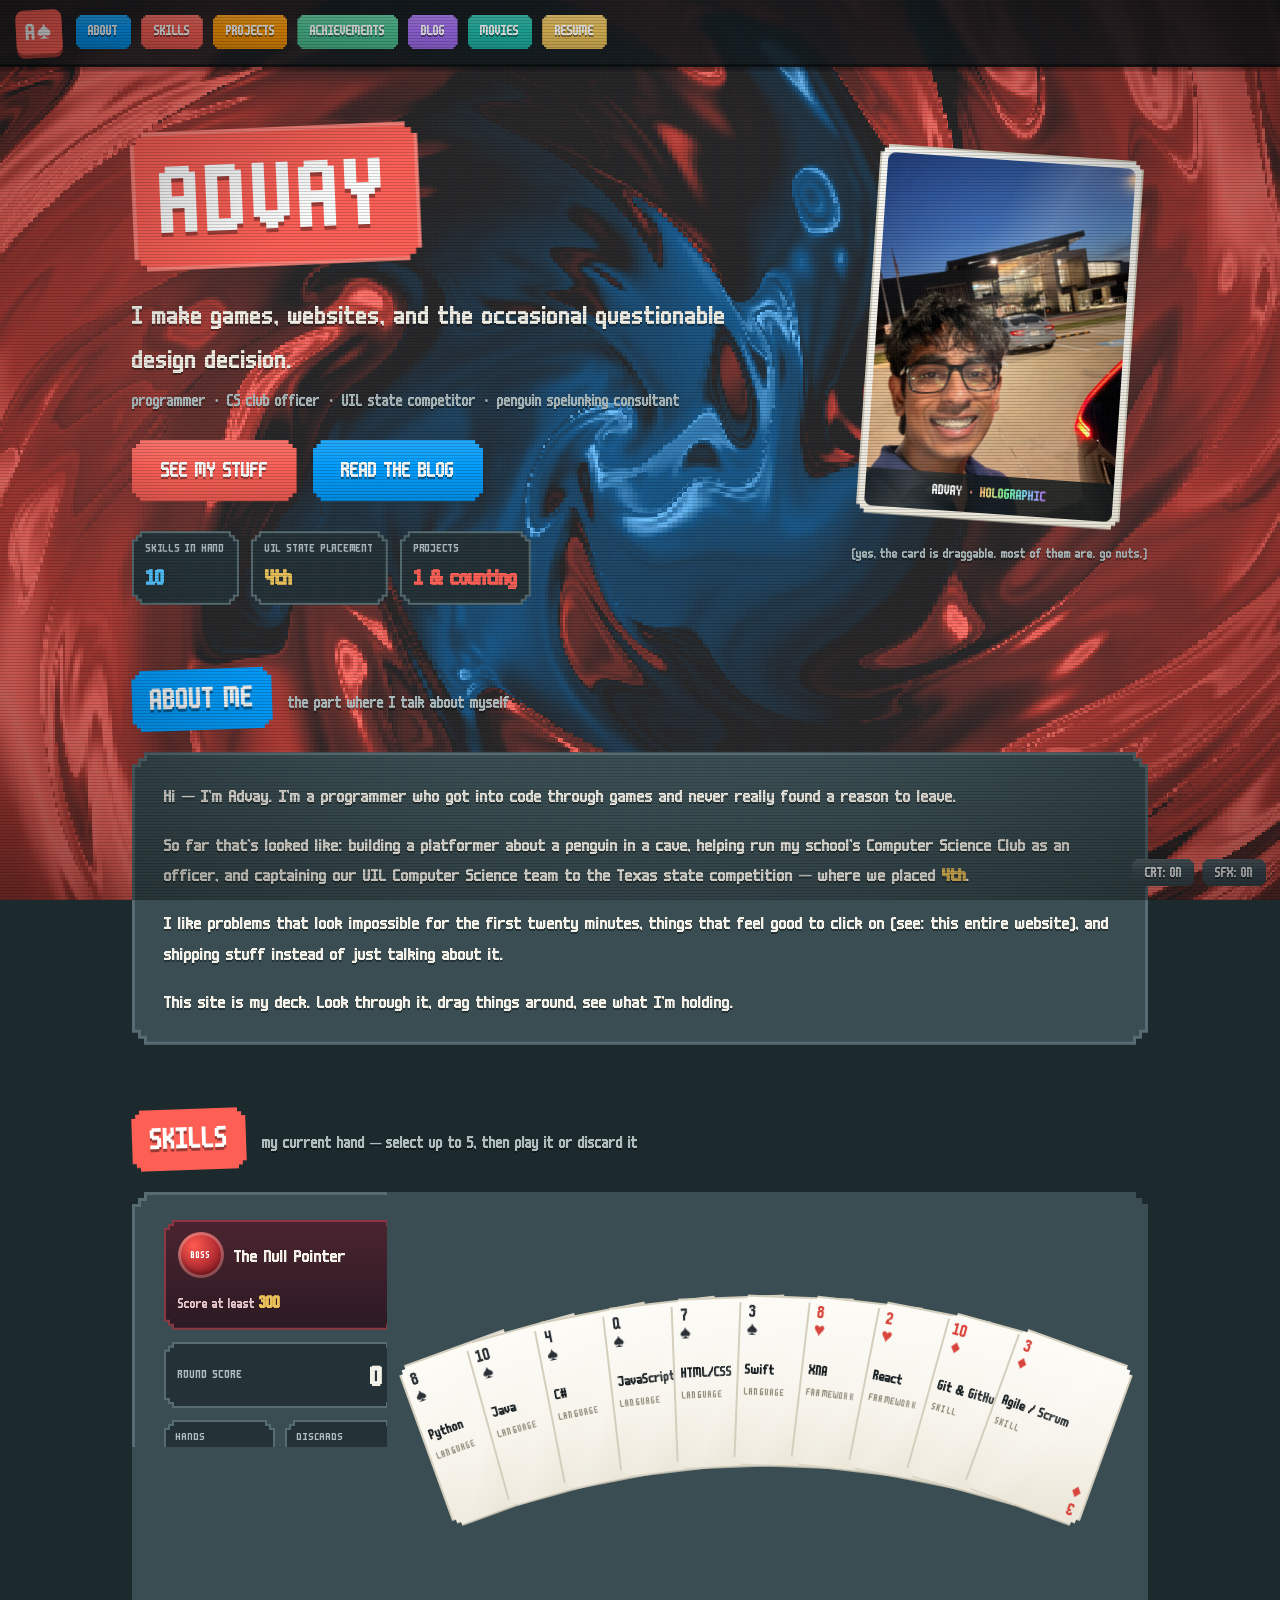
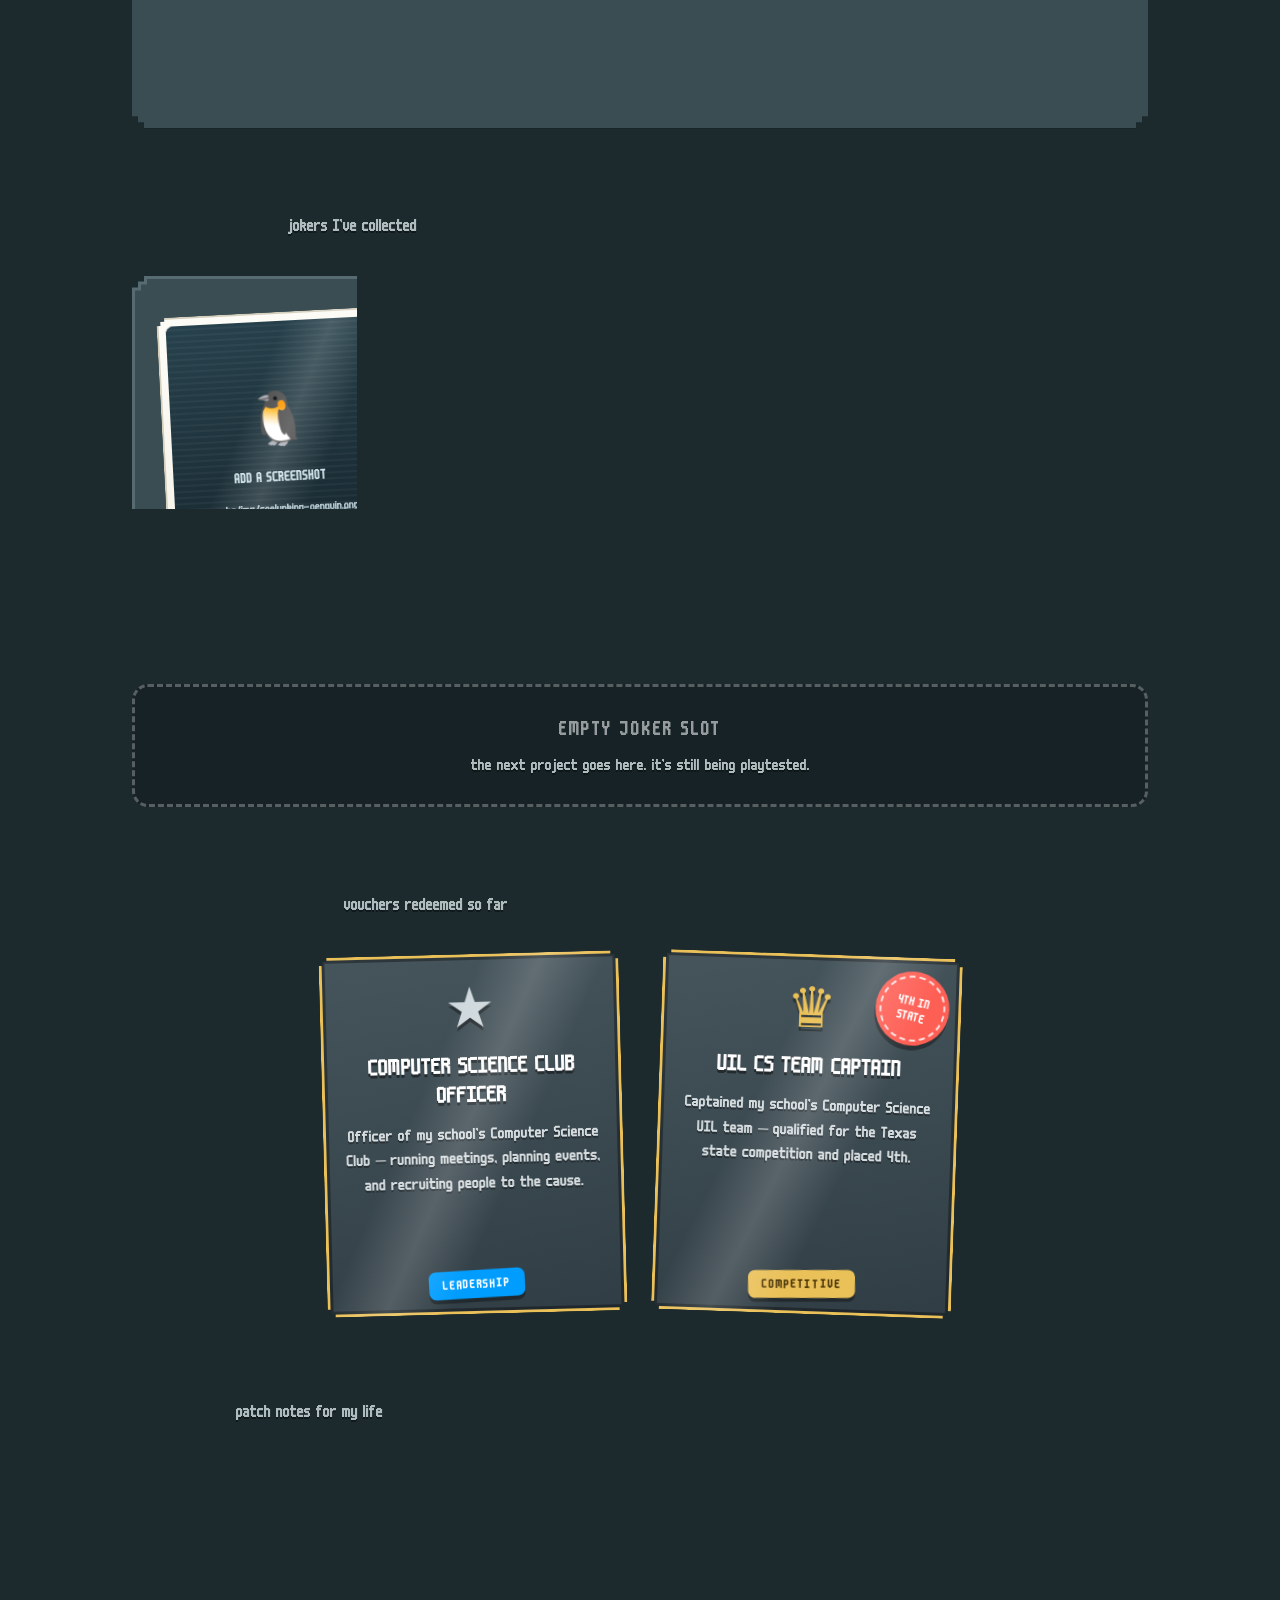
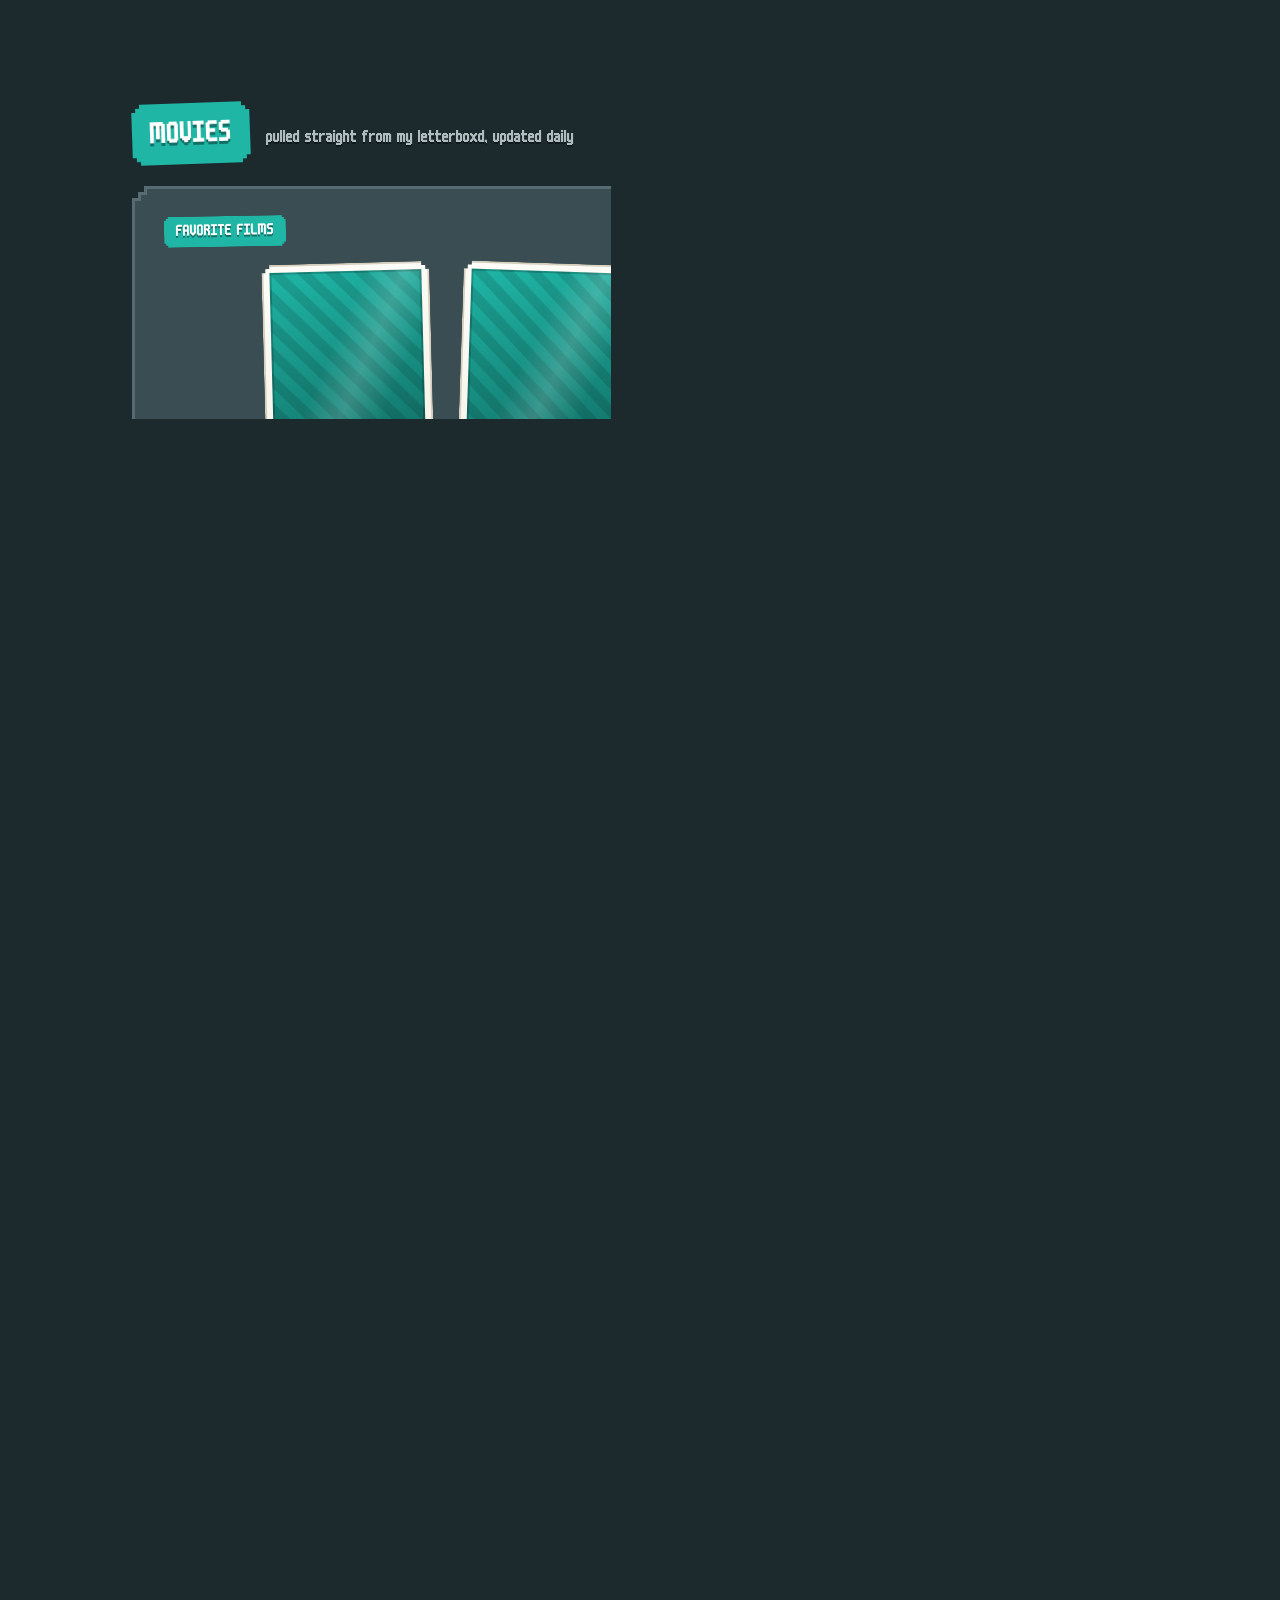
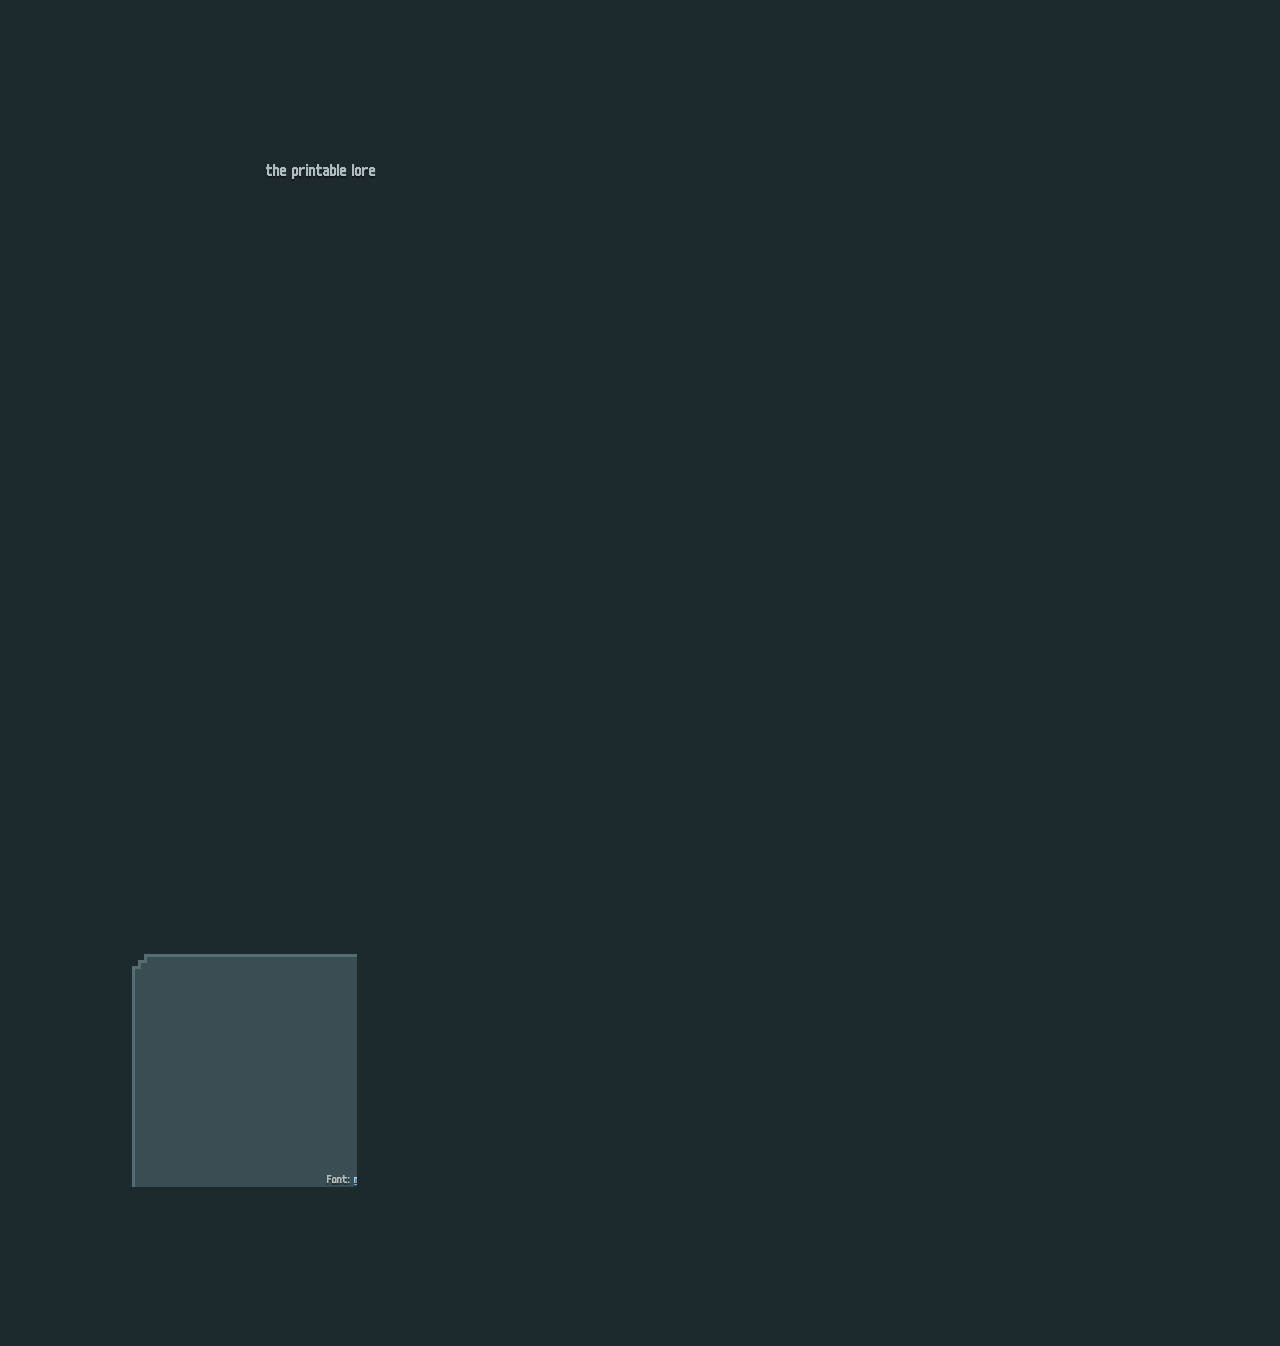
==== commit f458b2ce: "movie" ====
--- a/index.html
+++ b/index.html
@@ -22,6 +22,7 @@
       <a class="bbtn orange sm" href="#projects">PROJECTS</a>
       <a class="bbtn green sm" href="#achievements">ACHIEVEMENTS</a>
       <a class="bbtn purple sm" href="blog/index.html">BLOG</a>
+      <a class="bbtn teal sm" href="#movies">MOVIES</a>
       <a class="bbtn gold sm" href="#resume">RESUME</a>
     </div>
   </nav>
@@ -244,6 +245,23 @@
       <div class="panel blog-panel">
         <div id="blog-preview" class="blog-preview"><p class="muted">shuffling posts…</p></div>
         <a class="bbtn purple" href="blog/index.html">OPEN THE BLOG ↗</a>
+      </div>
+    </section>
+
+    <!-- ===== movies (letterboxd) ===== -->
+    <section id="movies" class="section">
+      <div class="sec-head">
+        <span class="sec-plaque teal-pl">MOVIES</span>
+        <span class="sec-sub">pulled straight from my letterboxd, updated daily</span>
+      </div>
+      <div class="panel movies-panel">
+        <div id="lb-content">
+          <p class="muted">dealing the movie cards…</p>
+        </div>
+        <div class="movies-foot">
+          <a class="bbtn teal" id="lb-profile-link" href="https://letterboxd.com/Girff/" target="_blank" rel="noopener">FOLLOW ME ON LETTERBOXD ↗</a>
+          <span class="muted" id="lb-updated"></span>
+        </div>
       </div>
     </section>
 
@@ -357,6 +375,7 @@
   <script src="js/background.js"></script>
   <script src="js/cards.js"></script>
   <script src="js/game.js"></script>
+  <script src="js/letterboxd.js"></script>
   <script src="js/main.js"></script>
 </body>
 </html>
--- a/css/style.css
+++ b/css/style.css
@@ -1244,3 +1244,146 @@
 
 .blind-box { background: #8a3742; }
 .blind-box::before { background: linear-gradient(180deg, #4a2430, #2c1a23); }
+
+/* ===== movies (letterboxd) ===== */
+.bbtn.teal { --c: #1fb6a6; --c-dk: #137d72; }
+.teal-pl   { background: #1fb6a6; }
+
+.movies-panel .r-plaque { margin-bottom: 16px; }
+
+.fav-row {
+  display: flex;
+  gap: 26px;
+  flex-wrap: wrap;
+  justify-content: center;
+  margin-bottom: 30px;
+}
+
+.fav-card {
+  display: block;
+  width: 168px;
+  text-decoration: none;
+  color: inherit;
+}
+
+.fav-card .bcard-tilt {
+  display: flex;
+  flex-direction: column;
+  padding: 8px;
+}
+
+.fav-art {
+  aspect-ratio: 2 / 3;
+  background:
+    repeating-linear-gradient(45deg, rgba(0, 0, 0, .12) 0 10px, transparent 10px 20px),
+    linear-gradient(165deg, #1fb6a6, #0e5f57);
+  box-shadow: inset 0 0 0 2px rgba(0, 0, 0, .2);
+  overflow: hidden;
+}
+
+.fav-art img { width: 100%; height: 100%; object-fit: cover; display: block; }
+.fav-art img.lb-noimg { display: none; }
+
+.fav-label {
+  margin-top: 7px;
+  text-align: center;
+  font-size: 13px;
+  line-height: 1.2;
+  color: var(--ink);
+  min-height: 32px;
+  display: flex;
+  align-items: center;
+  justify-content: center;
+  flex-wrap: wrap;
+  column-gap: 5px;
+}
+
+.fav-year { color: #8d8675; font-size: 12px; }
+
+.review-list { display: flex; flex-direction: column; gap: 14px; }
+
+.review-row {
+  display: flex;
+  gap: 16px;
+  align-items: flex-start;
+  text-decoration: none;
+  color: var(--text);
+  background: var(--panel-light);
+  clip-path: var(--pix-sm);
+  position: relative;
+  padding: 14px 18px;
+  transition: transform .12s, filter .12s;
+}
+
+.review-row::before {
+  content: '';
+  position: absolute;
+  inset: 2px;
+  background: var(--panel-dk);
+  clip-path: var(--pix-sm);
+  z-index: -1;
+  pointer-events: none;
+}
+
+.review-row:hover { transform: translateY(-3px) rotate(-.3deg); filter: brightness(1.12); }
+
+.review-thumb {
+  flex: 0 0 54px;
+  aspect-ratio: 2 / 3;
+  background: #17222a;
+  box-shadow: inset 0 0 0 2px rgba(0, 0, 0, .3);
+  overflow: hidden;
+}
+
+.review-thumb img { width: 100%; height: 100%; object-fit: cover; display: block; }
+.review-thumb img.lb-noimg { display: none; }
+
+.review-body { min-width: 0; }
+
+.review-head {
+  display: flex;
+  align-items: baseline;
+  gap: 10px;
+  flex-wrap: wrap;
+}
+
+.review-head b { font-size: 21px; }
+.review-year { color: var(--muted); font-size: 15px; }
+.review-stars { color: var(--gold); font-size: 17px; letter-spacing: .08em; }
+
+.review-rewatch {
+  font-size: 11px;
+  letter-spacing: .1em;
+  color: #fff;
+  background: var(--green);
+  padding: 1px 8px 2px;
+  clip-path: var(--pix-xs);
+}
+
+.review-date { color: var(--muted); font-size: 13px; letter-spacing: .06em; margin-top: 2px; }
+
+.review-text {
+  margin: 8px 0 0;
+  font-size: 17px;
+  color: #d6dde0;
+  display: -webkit-box;
+  -webkit-line-clamp: 3;
+  -webkit-box-orient: vertical;
+  overflow: hidden;
+}
+
+.movies-foot {
+  display: flex;
+  align-items: center;
+  gap: 18px;
+  flex-wrap: wrap;
+  margin-top: 24px;
+}
+
+.movies-foot .muted { font-size: 14px; }
+
+@media (max-width: 760px) {
+  .fav-row { gap: 16px; }
+  .fav-card { width: 136px; }
+  .review-head b { font-size: 18px; }
+}
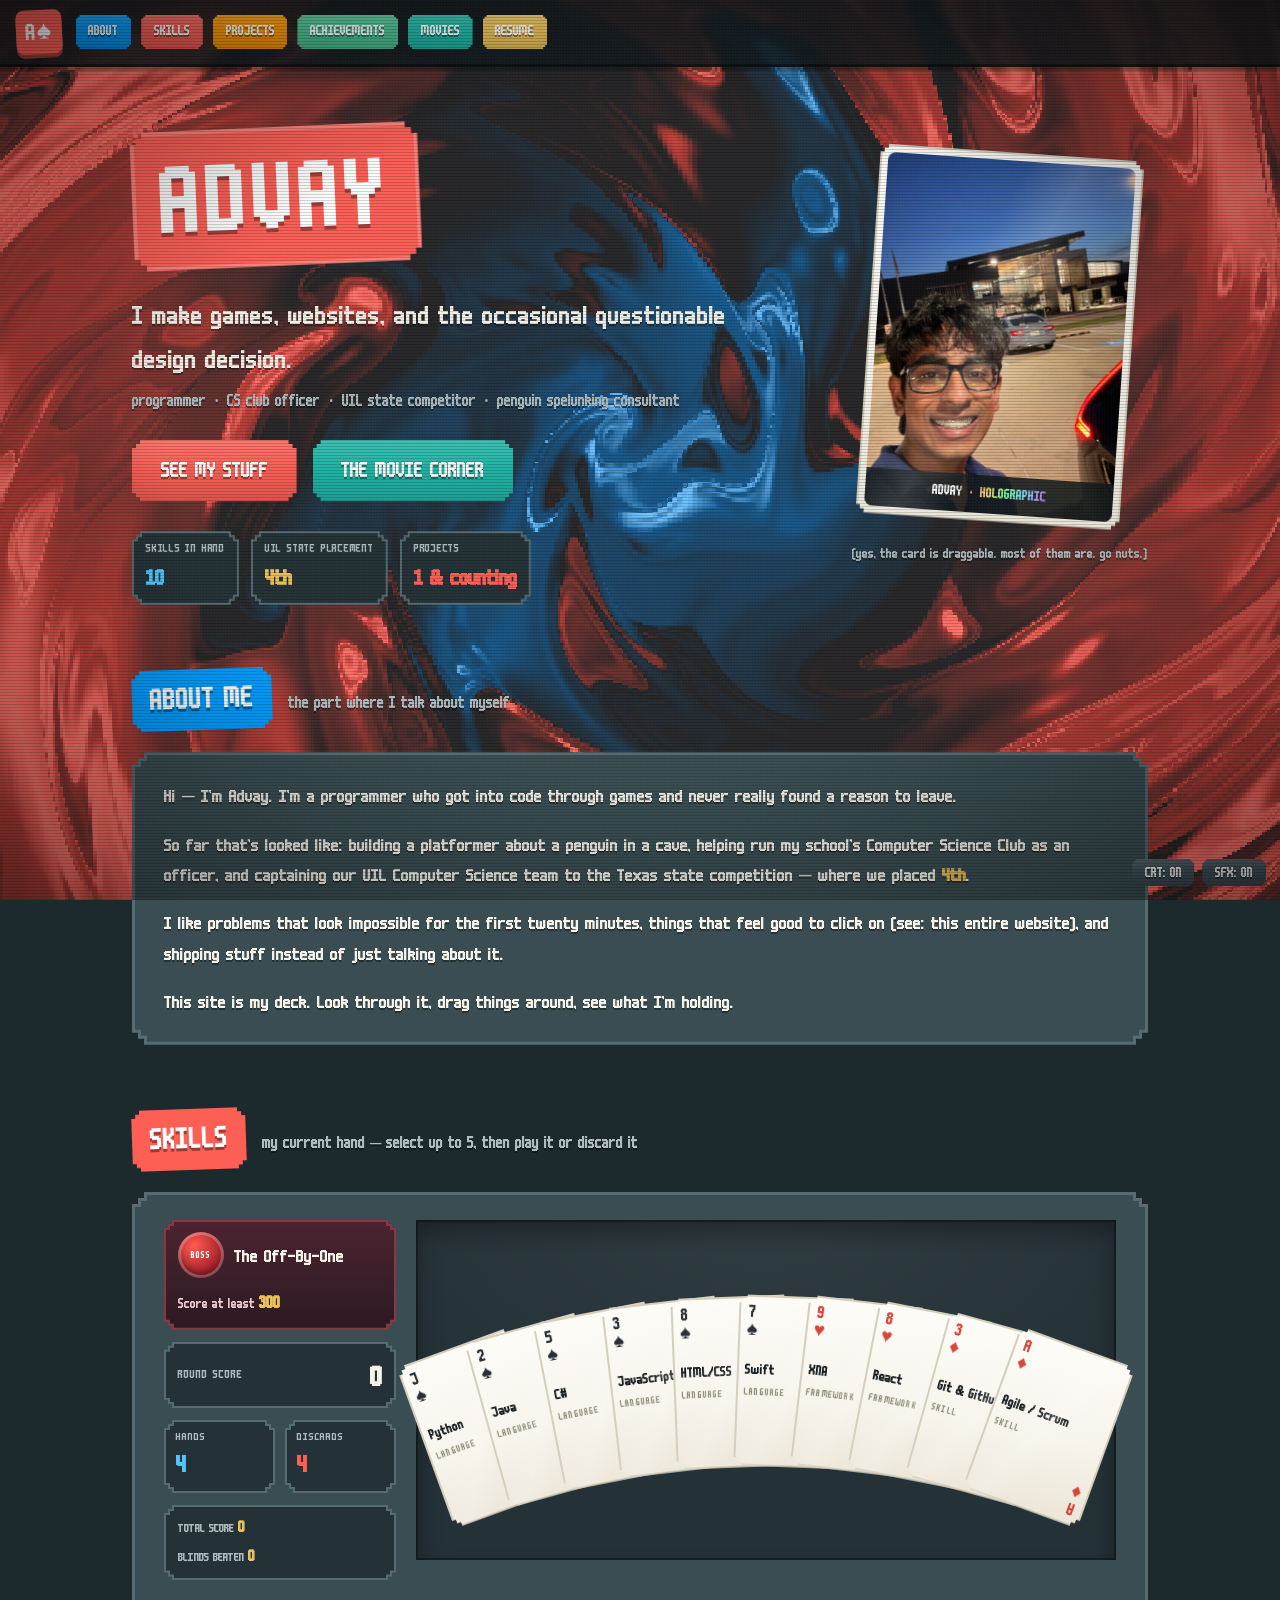
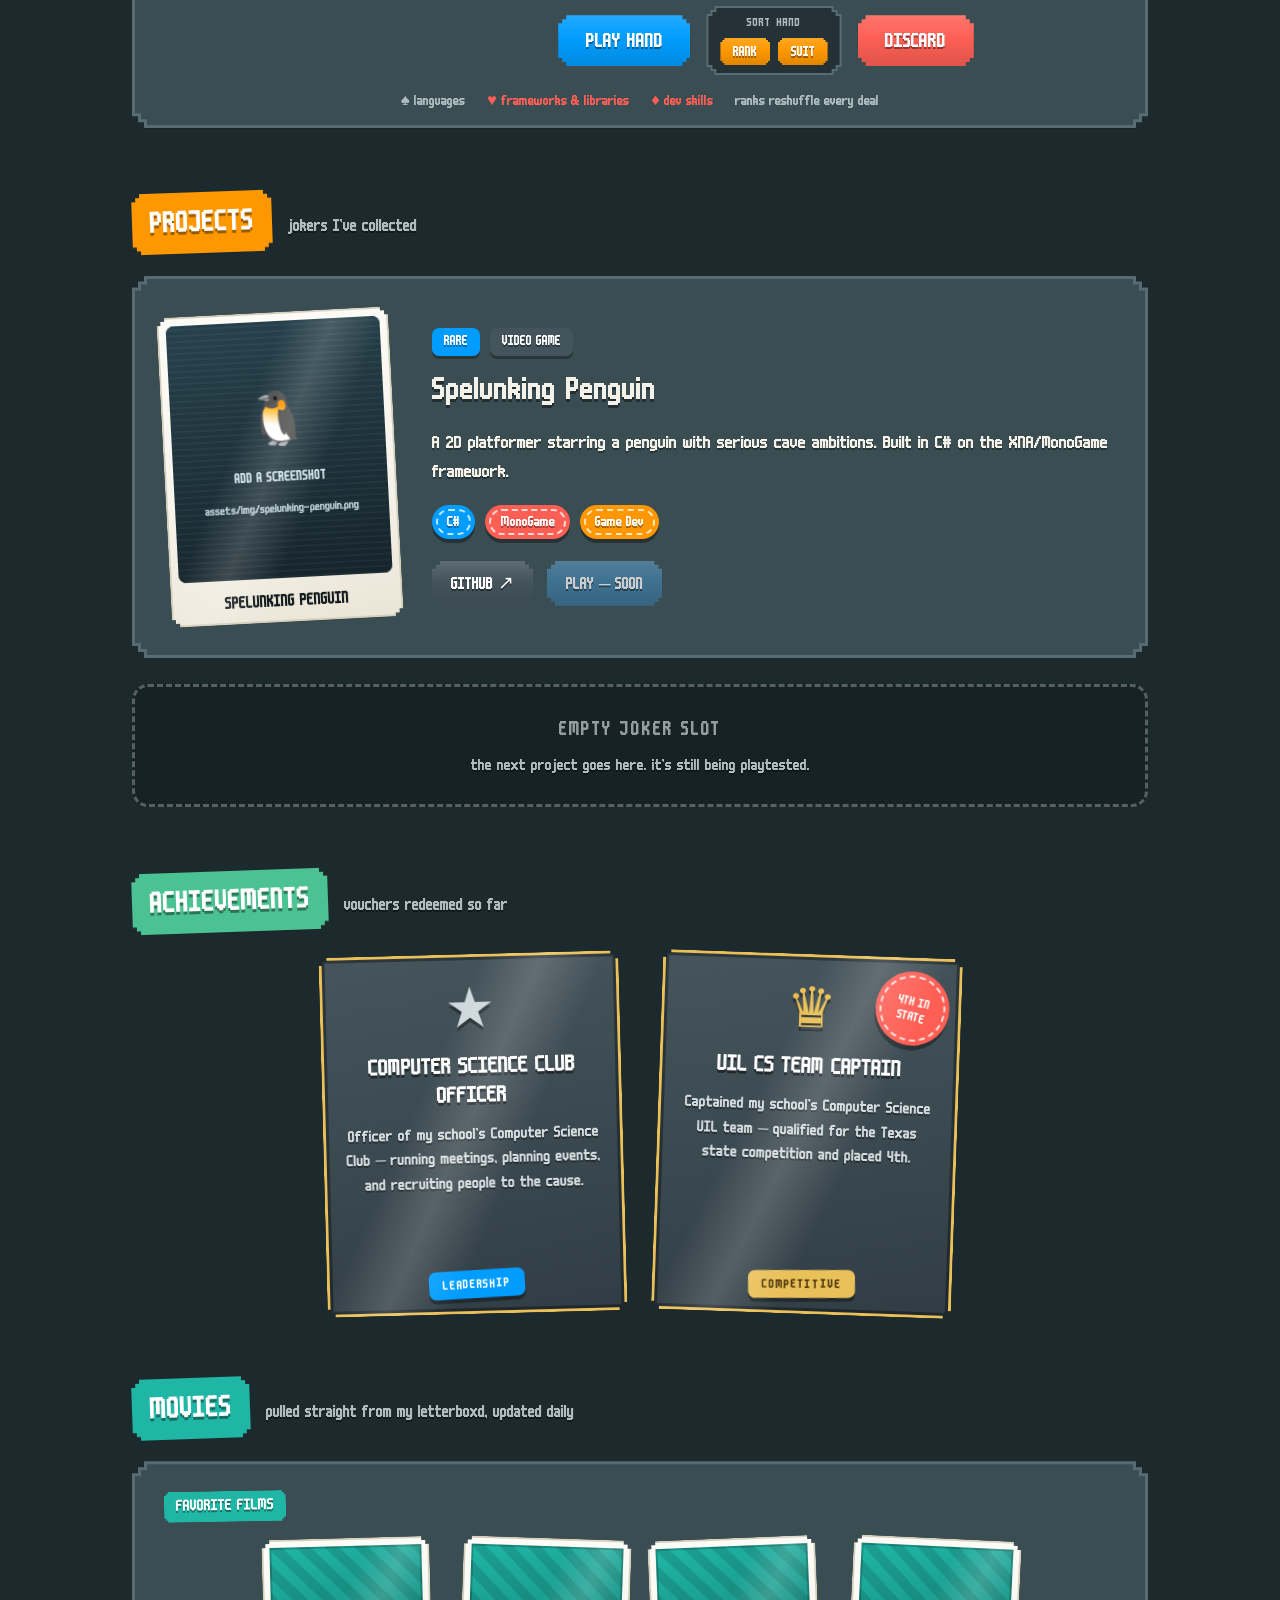
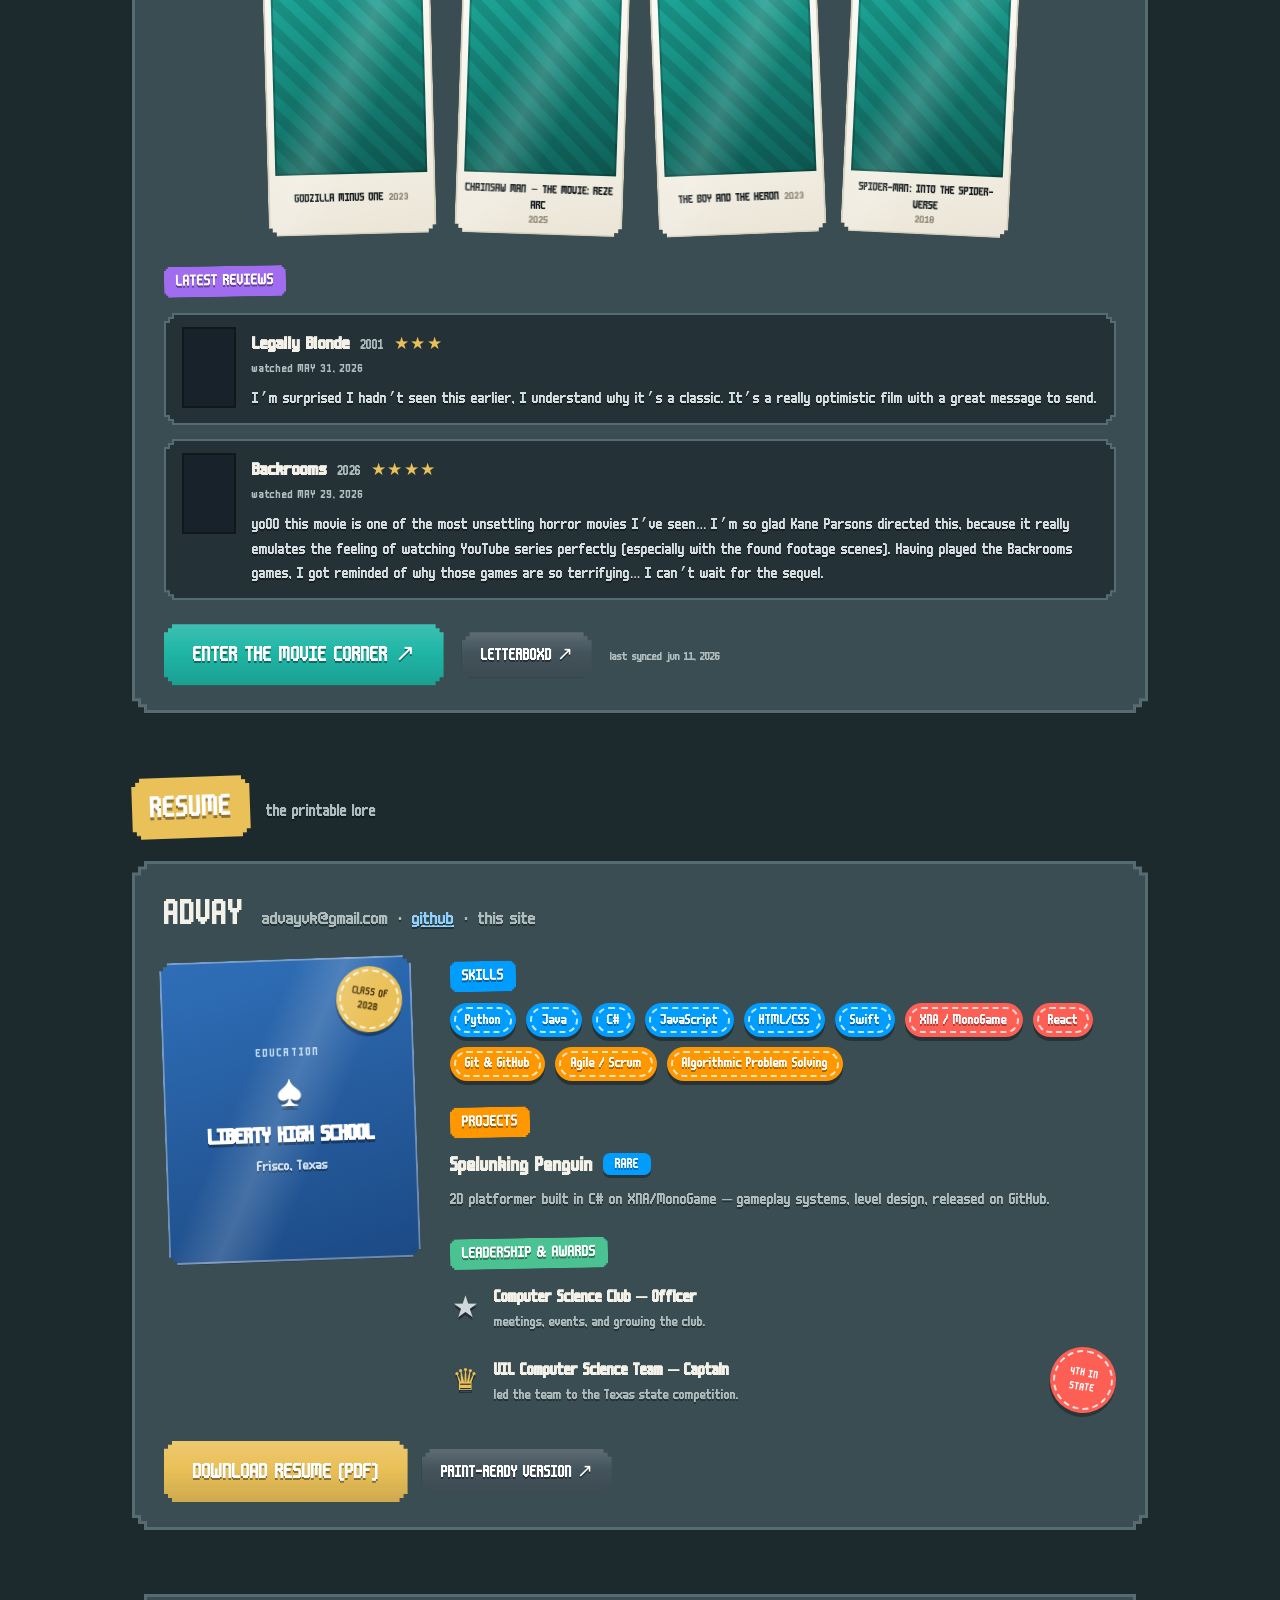
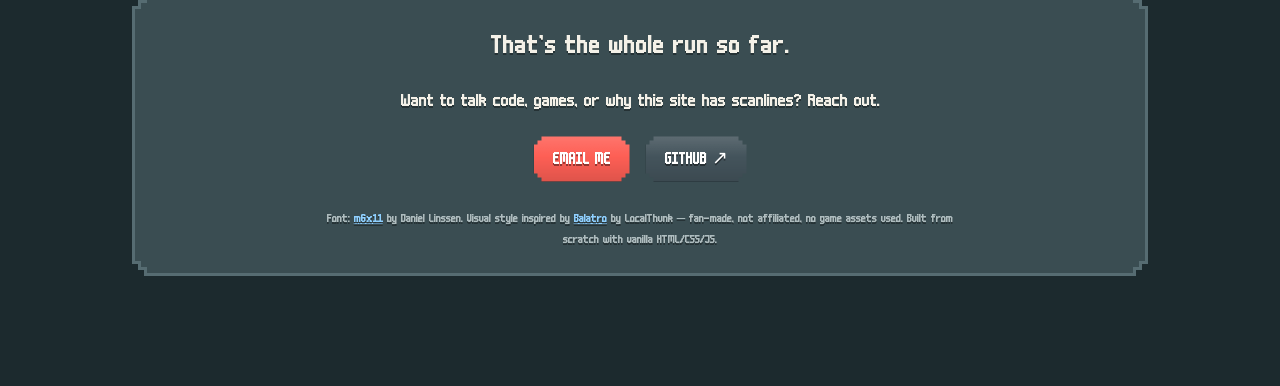
==== commit 82c71a9a: "movie section" ====
--- a/index.html
+++ b/index.html
@@ -21,7 +21,6 @@
       <a class="bbtn red sm" href="#skills">SKILLS</a>
       <a class="bbtn orange sm" href="#projects">PROJECTS</a>
       <a class="bbtn green sm" href="#achievements">ACHIEVEMENTS</a>
-      <a class="bbtn purple sm" href="blog/index.html">BLOG</a>
       <a class="bbtn teal sm" href="#movies">MOVIES</a>
       <a class="bbtn gold sm" href="#resume">RESUME</a>
     </div>
@@ -36,7 +35,7 @@
         <p class="subtag">programmer · CS club officer · UIL state competitor · penguin spelunking consultant</p>
         <div class="hero-btns">
           <a class="bbtn red big" href="#projects">SEE MY STUFF</a>
-          <a class="bbtn blue big" href="blog/index.html">READ THE BLOG</a>
+          <a class="bbtn teal big" href="movies.html">THE MOVIE CORNER</a>
         </div>
         <div class="hud">
           <div class="hud-chip"><span>SKILLS IN HAND</span><b class="num-blue">10</b></div>
@@ -236,18 +235,6 @@
       </div>
     </section>
 
-    <!-- ===== blog ===== -->
-    <section id="blog" class="section">
-      <div class="sec-head">
-        <span class="sec-plaque purple-pl">BLOG</span>
-        <span class="sec-sub">patch notes for my life</span>
-      </div>
-      <div class="panel blog-panel">
-        <div id="blog-preview" class="blog-preview"><p class="muted">shuffling posts…</p></div>
-        <a class="bbtn purple" href="blog/index.html">OPEN THE BLOG ↗</a>
-      </div>
-    </section>
-
     <!-- ===== movies (letterboxd) ===== -->
     <section id="movies" class="section">
       <div class="sec-head">
@@ -259,7 +246,8 @@
           <p class="muted">dealing the movie cards…</p>
         </div>
         <div class="movies-foot">
-          <a class="bbtn teal" id="lb-profile-link" href="https://letterboxd.com/Girff/" target="_blank" rel="noopener">FOLLOW ME ON LETTERBOXD ↗</a>
+          <a class="bbtn teal big" href="movies.html">ENTER THE MOVIE CORNER ↗</a>
+          <a class="bbtn dark" id="lb-profile-link" href="https://letterboxd.com/Girff/" target="_blank" rel="noopener">LETTERBOXD ↗</a>
           <span class="muted" id="lb-updated"></span>
         </div>
       </div>
--- a/css/style.css
+++ b/css/style.css
@@ -832,113 +832,17 @@
   box-shadow: 0 5px 0 rgba(0, 0, 0, .35);
 }
 
-/* ===== blog ===== */
-.blog-panel { display: flex; flex-direction: column; gap: 20px; align-items: flex-start; }
-
-.blog-preview { width: 100%; display: flex; flex-direction: column; gap: 10px; }
-
-.post-row {
-  display: flex;
-  align-items: baseline;
-  gap: 16px;
-  width: 100%;
-  text-decoration: none;
-  color: var(--text);
-  background: var(--panel-dk);
-  border: 2px solid var(--panel-light);
-  clip-path: var(--pix-sm);
-  padding: 12px 18px 14px;
-  transition: transform .12s, filter .12s;
-}
-
-.post-row:hover { transform: translateY(-3px) rotate(-.4deg); filter: brightness(1.12); }
-
-.post-date { color: var(--gold); font-size: 15px; white-space: nowrap; }
-.post-title { font-size: 21px; flex: 1; }
-.post-arrow { color: var(--muted); }
-
-/* blog pages */
-.blog-page { max-width: 860px; margin: 0 auto; padding: 50px 22px 120px; }
-
-.blog-head { display: flex; align-items: center; justify-content: space-between; gap: 18px; flex-wrap: wrap; margin-bottom: 36px; }
-
-.pack-list { display: flex; flex-direction: column; gap: 22px; }
-
-.pack-row {
-  display: flex;
-  gap: 24px;
-  align-items: center;
-  text-decoration: none;
-  color: var(--text);
-}
-
-.pack-art {
-  flex: 0 0 auto;
-  width: 86px;
-  aspect-ratio: 5 / 7;
-  border-radius: 9px;
-  background:
-    linear-gradient(115deg, transparent 38%, rgba(255, 255, 255, .25) 48%, transparent 58%),
-    linear-gradient(165deg, #7a5cd6, #4a2f96);
-  box-shadow:
-    inset 0 0 0 2px rgba(255, 255, 255, .35),
-    0 6px 0 rgba(0, 0, 0, .35),
-    0 10px 14px rgba(0, 0, 0, .35);
-  display: flex;
-  align-items: flex-end;
-  justify-content: center;
-  padding-bottom: 8px;
-  color: #fff;
-  font-size: 13px;
-  letter-spacing: .1em;
-  transition: transform .15s;
-}
-
-.pack-row:hover .pack-art { transform: rotate(-4deg) scale(1.07) translateY(-4px); }
-
-.pack-info h3 { font-size: 27px; margin-bottom: 2px; }
-.pack-info .post-date { display: block; margin-bottom: 6px; }
-.pack-info p { color: var(--muted); margin: 0; font-size: 18px; }
-
-.pack-tags { display: flex; gap: 8px; margin-top: 10px; flex-wrap: wrap; }
-.pack-tags .chip { font-size: 13px; padding: .2em .8em .3em; outline-offset: -5px; }
-
-/* post article */
-.post-article { font-size: 20px; }
-.post-article h1 { font-size: 42px; }
-.post-article h2 { font-size: 30px; margin-top: 1.4em; }
-.post-article h3 { font-size: 24px; margin-top: 1.2em; }
-
-.post-article code {
-  font-family: 'm6x11', monospace;
-  background: rgba(0, 0, 0, .35);
-  padding: 2px 7px 4px;
-  border-radius: 6px;
-  font-size: .92em;
-}
-
-.post-article pre {
-  background: var(--panel-dk);
-  border: 2px solid var(--panel-light);
-  border-radius: 10px;
-  padding: 16px 20px;
-  overflow-x: auto;
-  box-shadow: inset 0 4px 10px rgba(0, 0, 0, .3);
-}
-
-.post-article pre code { background: none; padding: 0; }
-
-.post-article blockquote {
-  margin: 1em 0;
-  padding: 6px 20px;
-  border-left: 5px solid var(--gold);
-  background: rgba(0, 0, 0, .2);
-  border-radius: 0 10px 10px 0;
-}
-
-.post-article img { max-width: 100%; border-radius: 10px; }
-
-.post-meta { color: var(--muted); margin-bottom: 28px; }
+/* ===== subpages (movies.html) ===== */
+.subpage { max-width: 980px; margin: 0 auto; padding: 50px 22px 120px; }
+
+.subpage-head {
+  display: flex;
+  align-items: center;
+  justify-content: space-between;
+  gap: 18px;
+  flex-wrap: wrap;
+  margin-bottom: 30px;
+}
 
 /* ===== about / footer ===== */
 .about-panel p { font-size: 21px; margin: 0 0 18px; }
@@ -1225,14 +1129,14 @@
 
 /* ===== stepped-corner frames for the small boxes =====
    (replaces square borders that got cut off at the clipped corners) */
-.blind-box, .score-box, .hd-box, .totals-box, .sort-box, .hud-chip, .post-row {
+.blind-box, .score-box, .hd-box, .totals-box, .sort-box, .hud-chip {
   position: relative;
   border: none;
   background: var(--panel-light);
 }
 
 .blind-box::before, .score-box::before, .hd-box::before, .totals-box::before,
-.sort-box::before, .hud-chip::before, .post-row::before {
+.sort-box::before, .hud-chip::before {
   content: '';
   position: absolute;
   inset: 2px;
@@ -1387,3 +1291,211 @@
   .fav-card { width: 136px; }
   .review-head b { font-size: 18px; }
 }
+
+/* ===== the movie corner (movies.html) ===== */
+.moviepage-sub { margin: -10px 0 26px; font-size: 19px; }
+.moviepage-hud { margin-bottom: 34px; }
+.mv-panel { margin-bottom: 38px; }
+
+.mv-head {
+  display: flex;
+  align-items: center;
+  gap: 16px;
+  flex-wrap: wrap;
+  margin-bottom: 20px;
+}
+
+.mv-head .r-plaque { margin-bottom: 0; }
+
+/* ratings histogram */
+.histogram { display: flex; align-items: flex-end; gap: 12px; }
+
+.hist-star {
+  color: var(--gold);
+  font-size: 16px;
+  letter-spacing: .08em;
+  padding-bottom: 4px;
+  user-select: none;
+  white-space: nowrap;
+}
+
+.hist-bars {
+  flex: 1;
+  display: flex;
+  align-items: flex-end;
+  gap: 6px;
+  height: 150px;
+}
+
+.hist-bar {
+  flex: 1;
+  height: 100%;
+  display: flex;
+  flex-direction: column;
+  justify-content: flex-end;
+  align-items: stretch;
+  background: none;
+  border: none;
+  padding: 0;
+  cursor: pointer;
+  font-family: inherit;
+}
+
+.hist-bar .cnt {
+  font-size: 13px;
+  color: var(--text);
+  text-align: center;
+  margin-bottom: 4px;
+  opacity: 0;
+  transition: opacity .12s;
+}
+
+.hist-bar:hover .cnt, .hist-bar.active .cnt { opacity: 1; }
+
+.hist-bar .fill {
+  display: block;
+  width: 100%;
+  min-height: 5px;
+  background: linear-gradient(180deg, #2ad2c0, #157d72);
+  clip-path: var(--pix-xs);
+  transition: filter .1s;
+}
+
+.hist-bar:hover .fill { filter: brightness(1.25); }
+.hist-bar.active .fill { background: linear-gradient(180deg, #ffd97a, #c89a35); }
+
+.hist-hint { color: var(--muted); font-size: 15px; margin: 12px 0 0; }
+
+.hist-detail { margin-top: 16px; }
+
+.hist-detail-box {
+  position: relative;
+  background: var(--panel-light);
+  clip-path: var(--pix-sm);
+  padding: 16px 20px 18px;
+}
+
+.hist-detail-box::before {
+  content: '';
+  position: absolute;
+  inset: 2px;
+  background: var(--panel-dk);
+  clip-path: var(--pix-sm);
+  z-index: -1;
+  pointer-events: none;
+}
+
+.hd-title { font-size: 21px; color: var(--gold); }
+
+.hd-films {
+  display: flex;
+  flex-direction: column;
+  gap: 4px;
+  margin-top: 10px;
+}
+
+.hd-film {
+  display: flex;
+  justify-content: space-between;
+  gap: 14px;
+  text-decoration: none;
+  color: var(--text);
+  font-size: 18px;
+  padding: 3px 8px 5px;
+}
+
+.hd-film:hover { background: rgba(255, 255, 255, .07); }
+.hd-film .yr { color: var(--muted); flex: 0 0 auto; }
+
+.hd-note { color: var(--muted); margin: 10px 0 0; }
+
+.hd-more {
+  display: inline-block;
+  margin-top: 12px;
+  color: #6fe3d5;
+  font-size: 16px;
+  text-decoration: none;
+}
+
+.hd-more:hover { text-decoration: underline; }
+
+/* this month */
+.mv-empty {
+  font-size: 25px;
+  color: var(--muted);
+  text-align: center;
+  padding: 34px 0;
+  margin: 0;
+}
+
+.pager {
+  display: flex;
+  gap: 14px;
+  align-items: center;
+  justify-content: center;
+  margin-top: 20px;
+}
+
+.pg-label { color: var(--muted); font-size: 16px; letter-spacing: .06em; }
+
+/* watchlist */
+.wl-grid {
+  display: flex;
+  flex-wrap: wrap;
+  gap: 18px;
+  justify-content: center;
+}
+
+.wl-card {
+  width: 122px;
+  display: block;
+  text-decoration: none;
+  color: inherit;
+}
+
+.wl-card .bcard-tilt {
+  display: flex;
+  flex-direction: column;
+  padding: 6px;
+}
+
+.wl-art {
+  aspect-ratio: 2 / 3;
+  overflow: hidden;
+  background: linear-gradient(165deg, #2c3e50, #1a252f);
+  box-shadow: inset 0 0 0 2px rgba(0, 0, 0, .2);
+}
+
+.wl-art img { width: 100%; height: 100%; object-fit: cover; display: block; }
+.wl-art img.lb-noimg { display: none; }
+
+.wl-name {
+  margin-top: 5px;
+  min-height: 28px;
+  display: flex;
+  align-items: center;
+  justify-content: center;
+  text-align: center;
+  font-size: 11px;
+  line-height: 1.2;
+  color: var(--ink);
+}
+
+.wl-more .bcard-tilt {
+  aspect-ratio: 2 / 3;
+  align-items: center;
+  justify-content: center;
+  gap: 6px;
+  background: linear-gradient(165deg, #355a60, #1d3236);
+  box-shadow: inset 0 0 0 2px rgba(255, 255, 255, .25);
+}
+
+.wl-more-num { font-size: 28px; color: #fff; text-shadow: 0 3px 0 rgba(0, 0, 0, .35); }
+.wl-more-txt { font-size: 11px; color: #9fc4c0; text-align: center; letter-spacing: .08em; }
+
+@media (max-width: 760px) {
+  .hist-bars { height: 110px; gap: 4px; }
+  .hist-star { font-size: 12px; }
+  .wl-card { width: 100px; }
+  .moviepage-hud .hud-chip { padding: 6px 10px 8px; }
+}
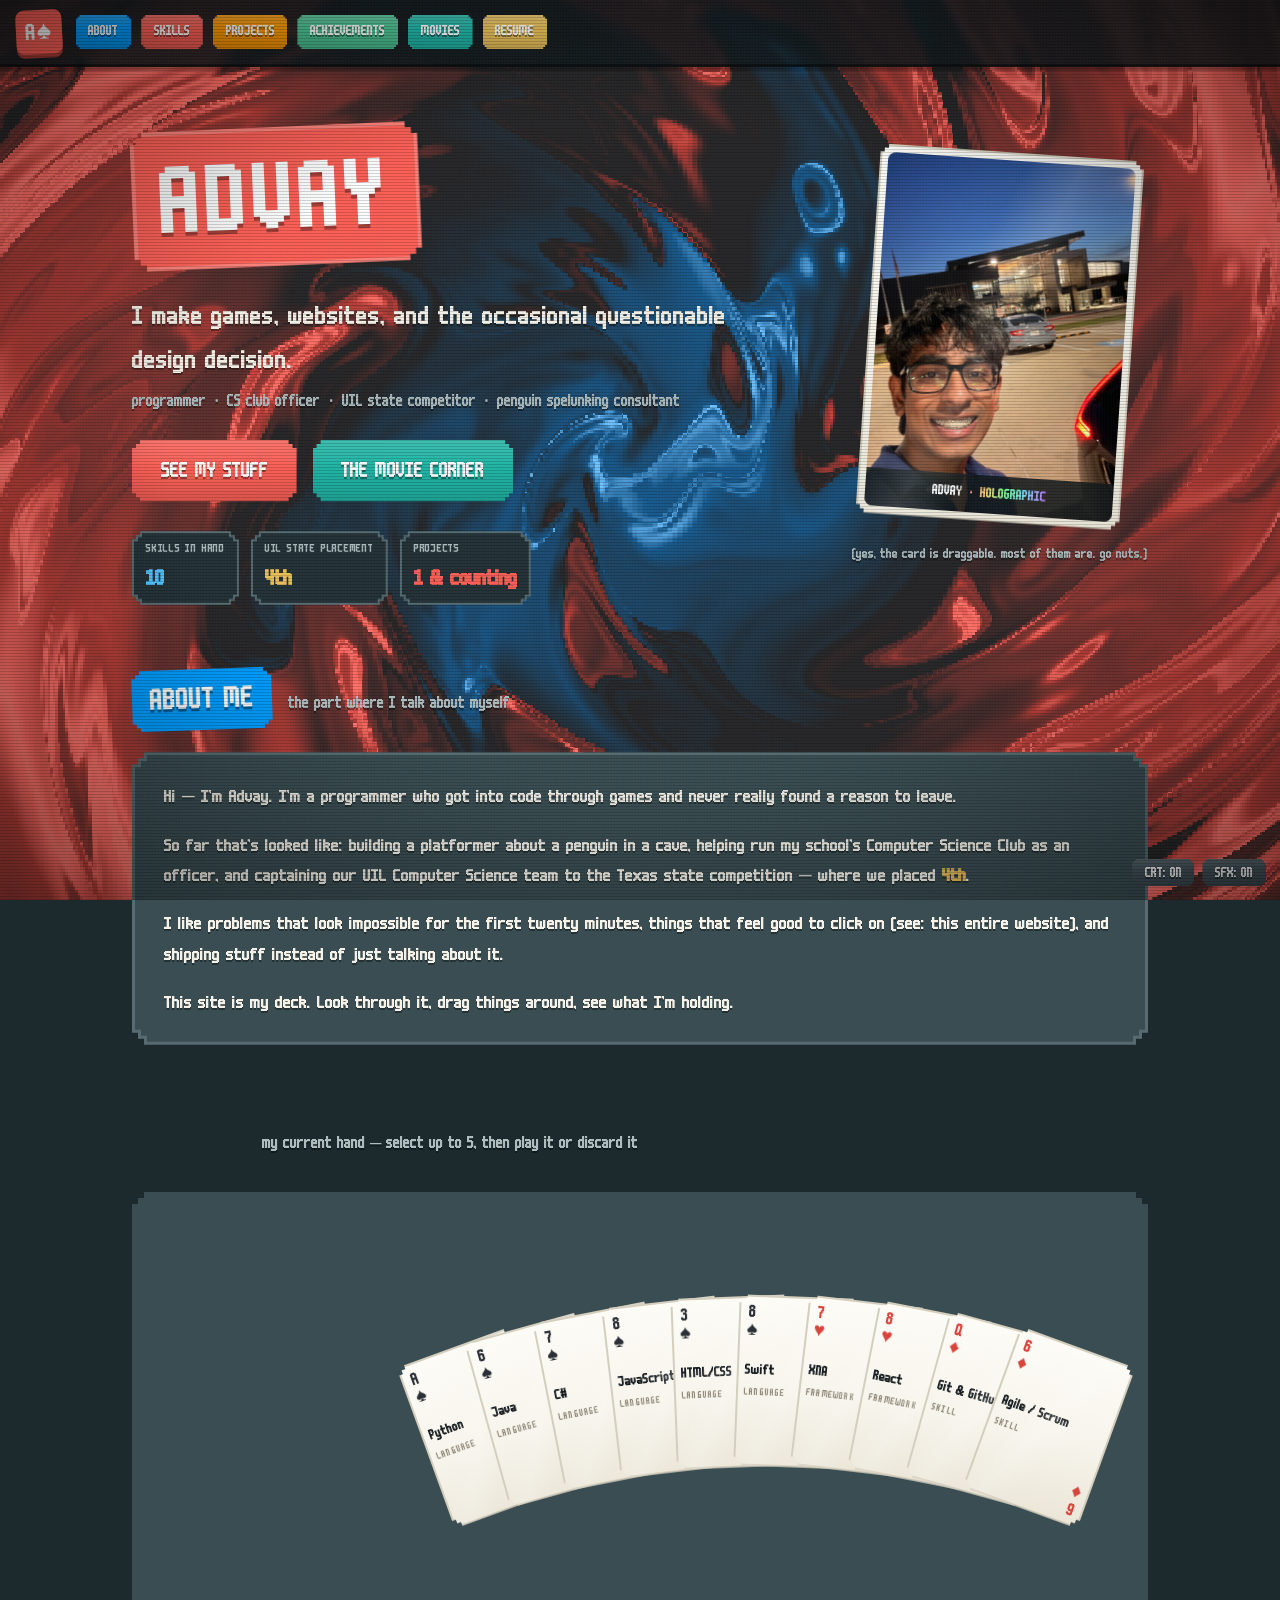
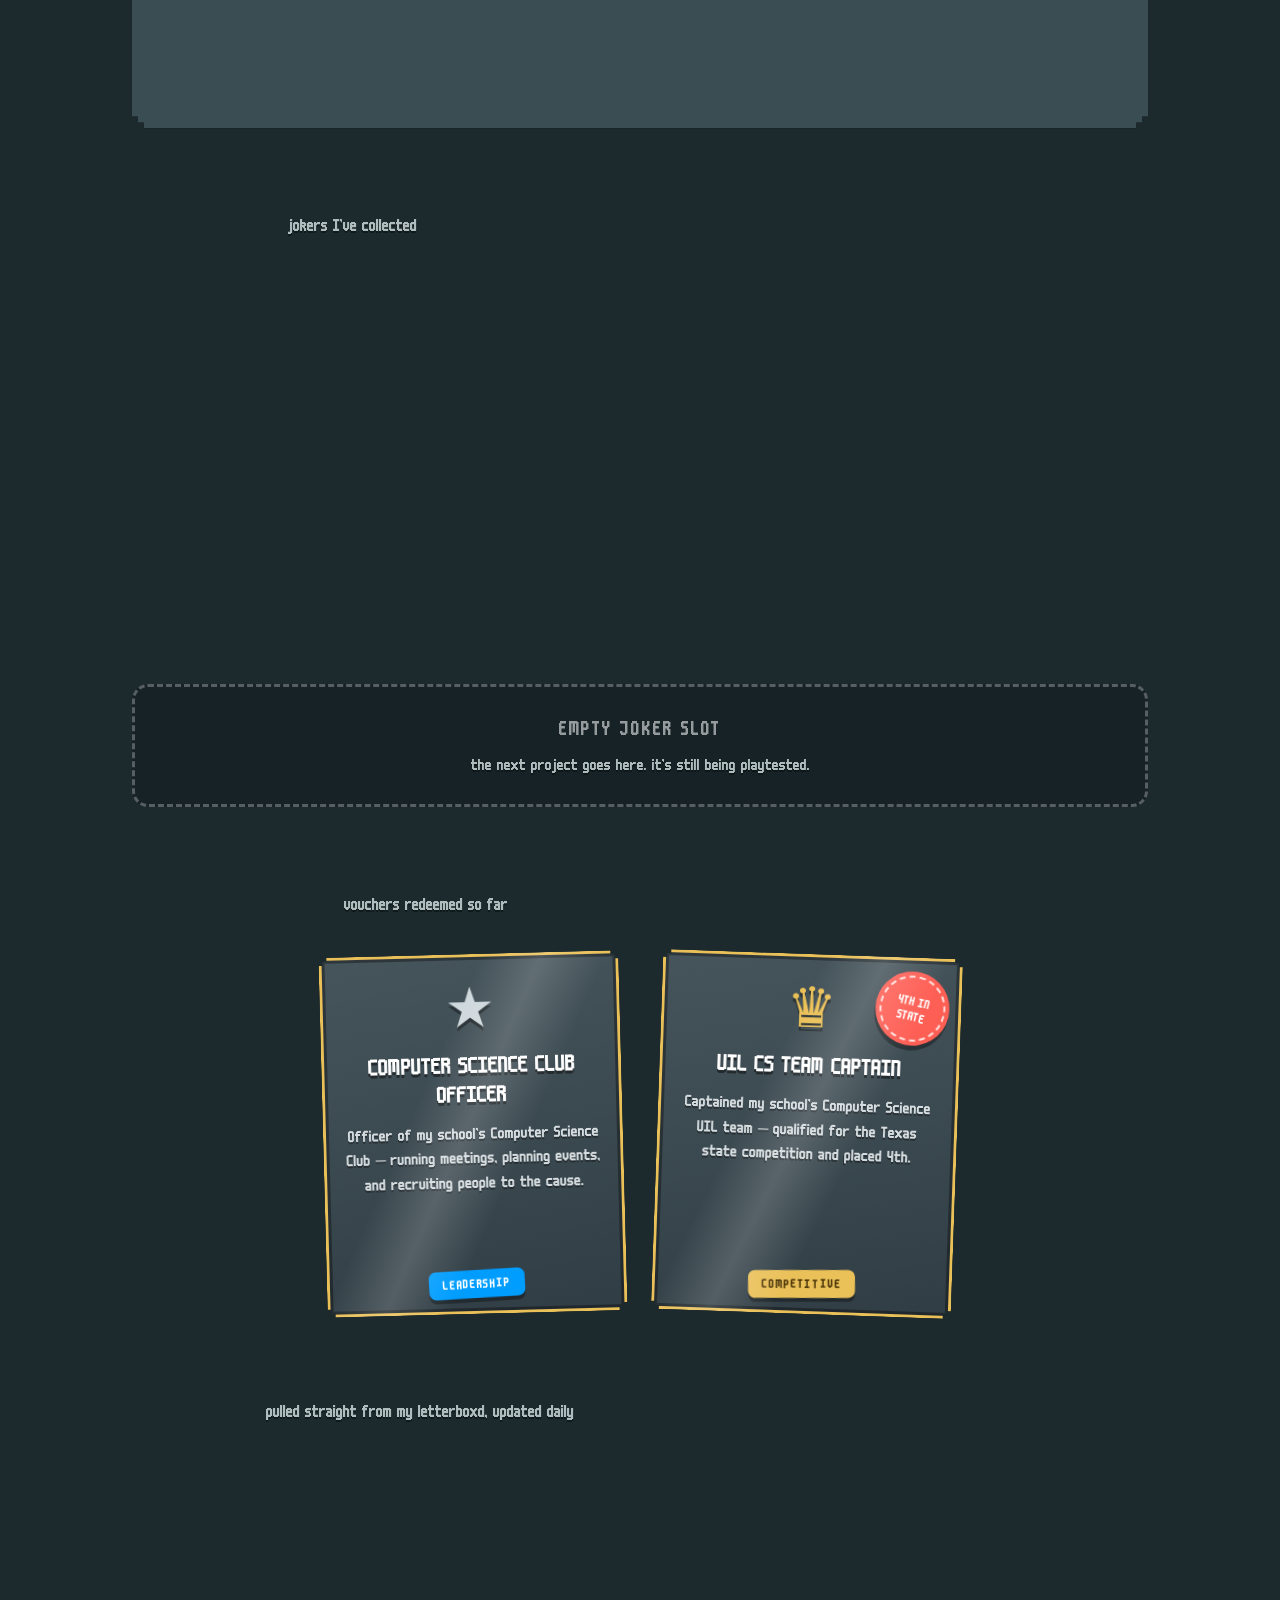
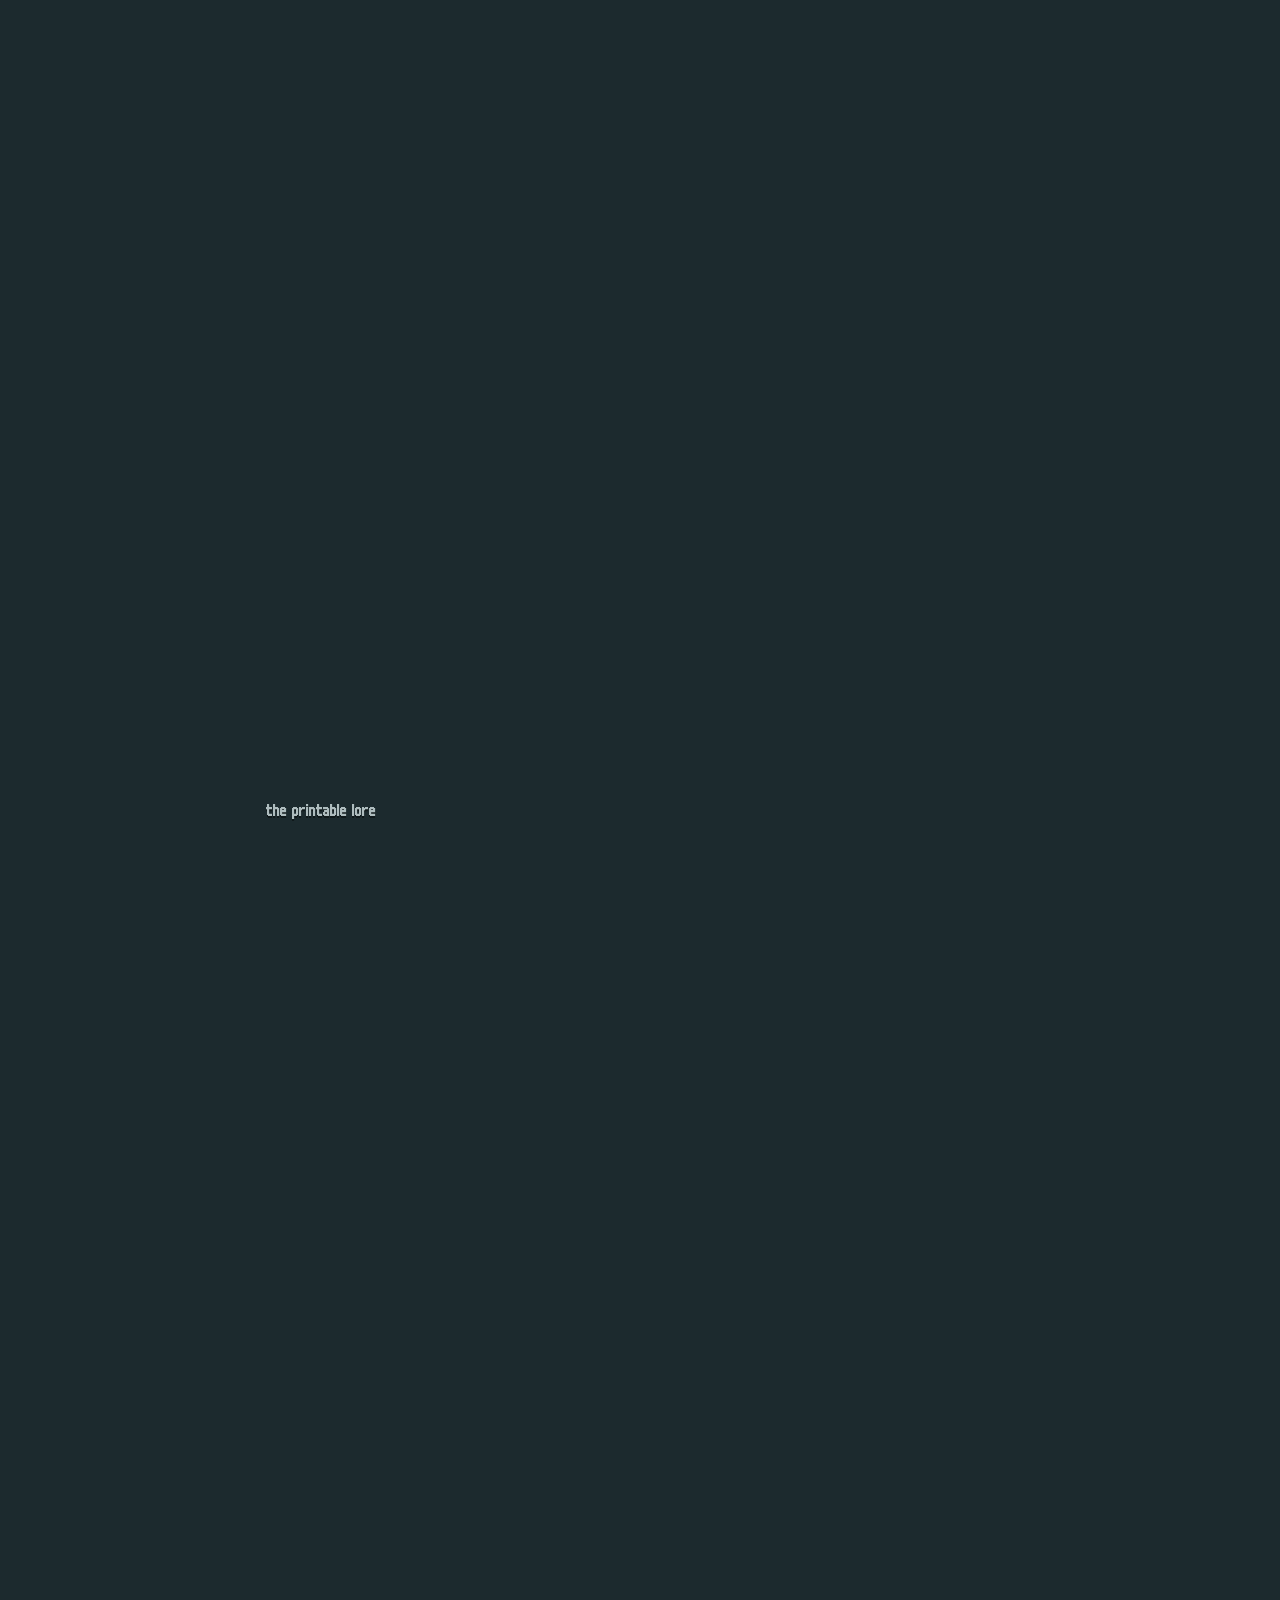
==== commit 97a24b1a: "fixes" ====
--- a/index.html
+++ b/index.html
@@ -360,6 +360,7 @@
   <!-- CRT filter overlay -->
   <div class="crt-overlay" aria-hidden="true"></div>
 
+  <script src="assets/data/letterboxd.js"></script>
   <script src="js/background.js"></script>
   <script src="js/cards.js"></script>
   <script src="js/game.js"></script>
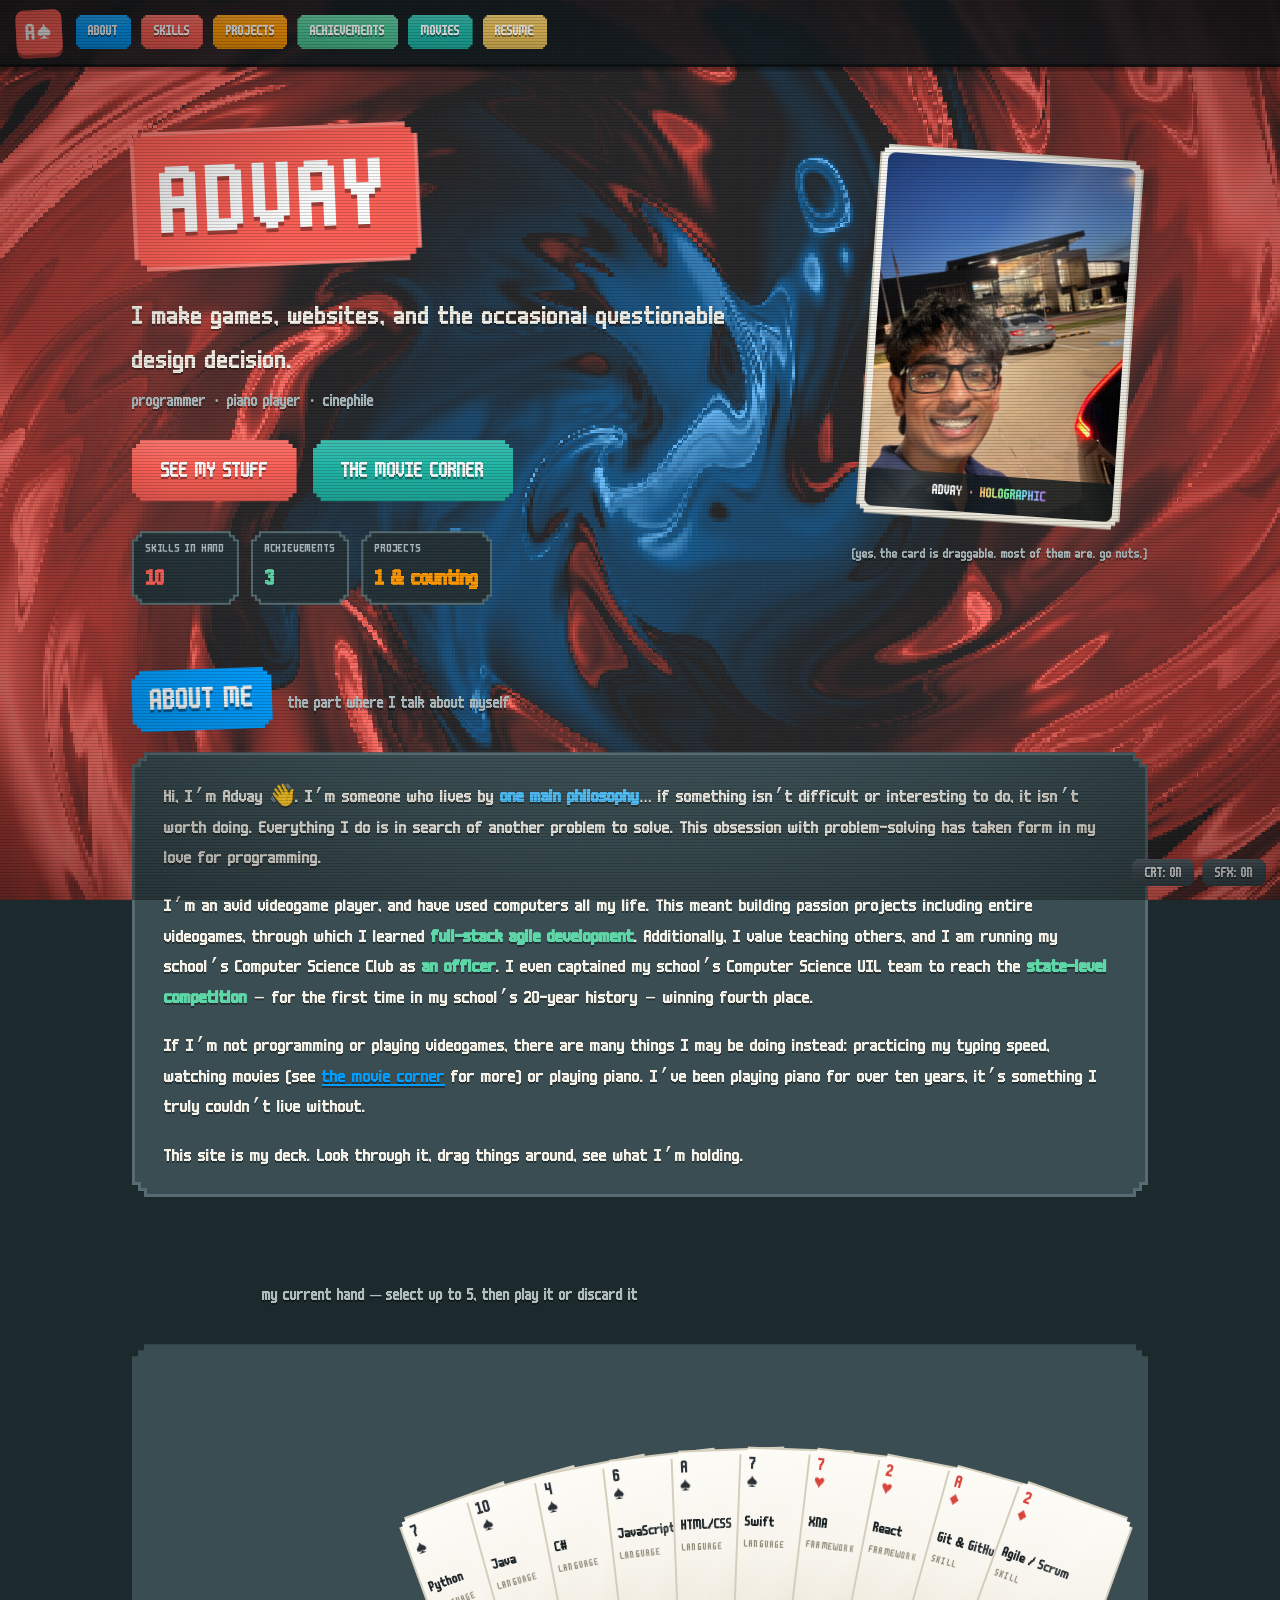
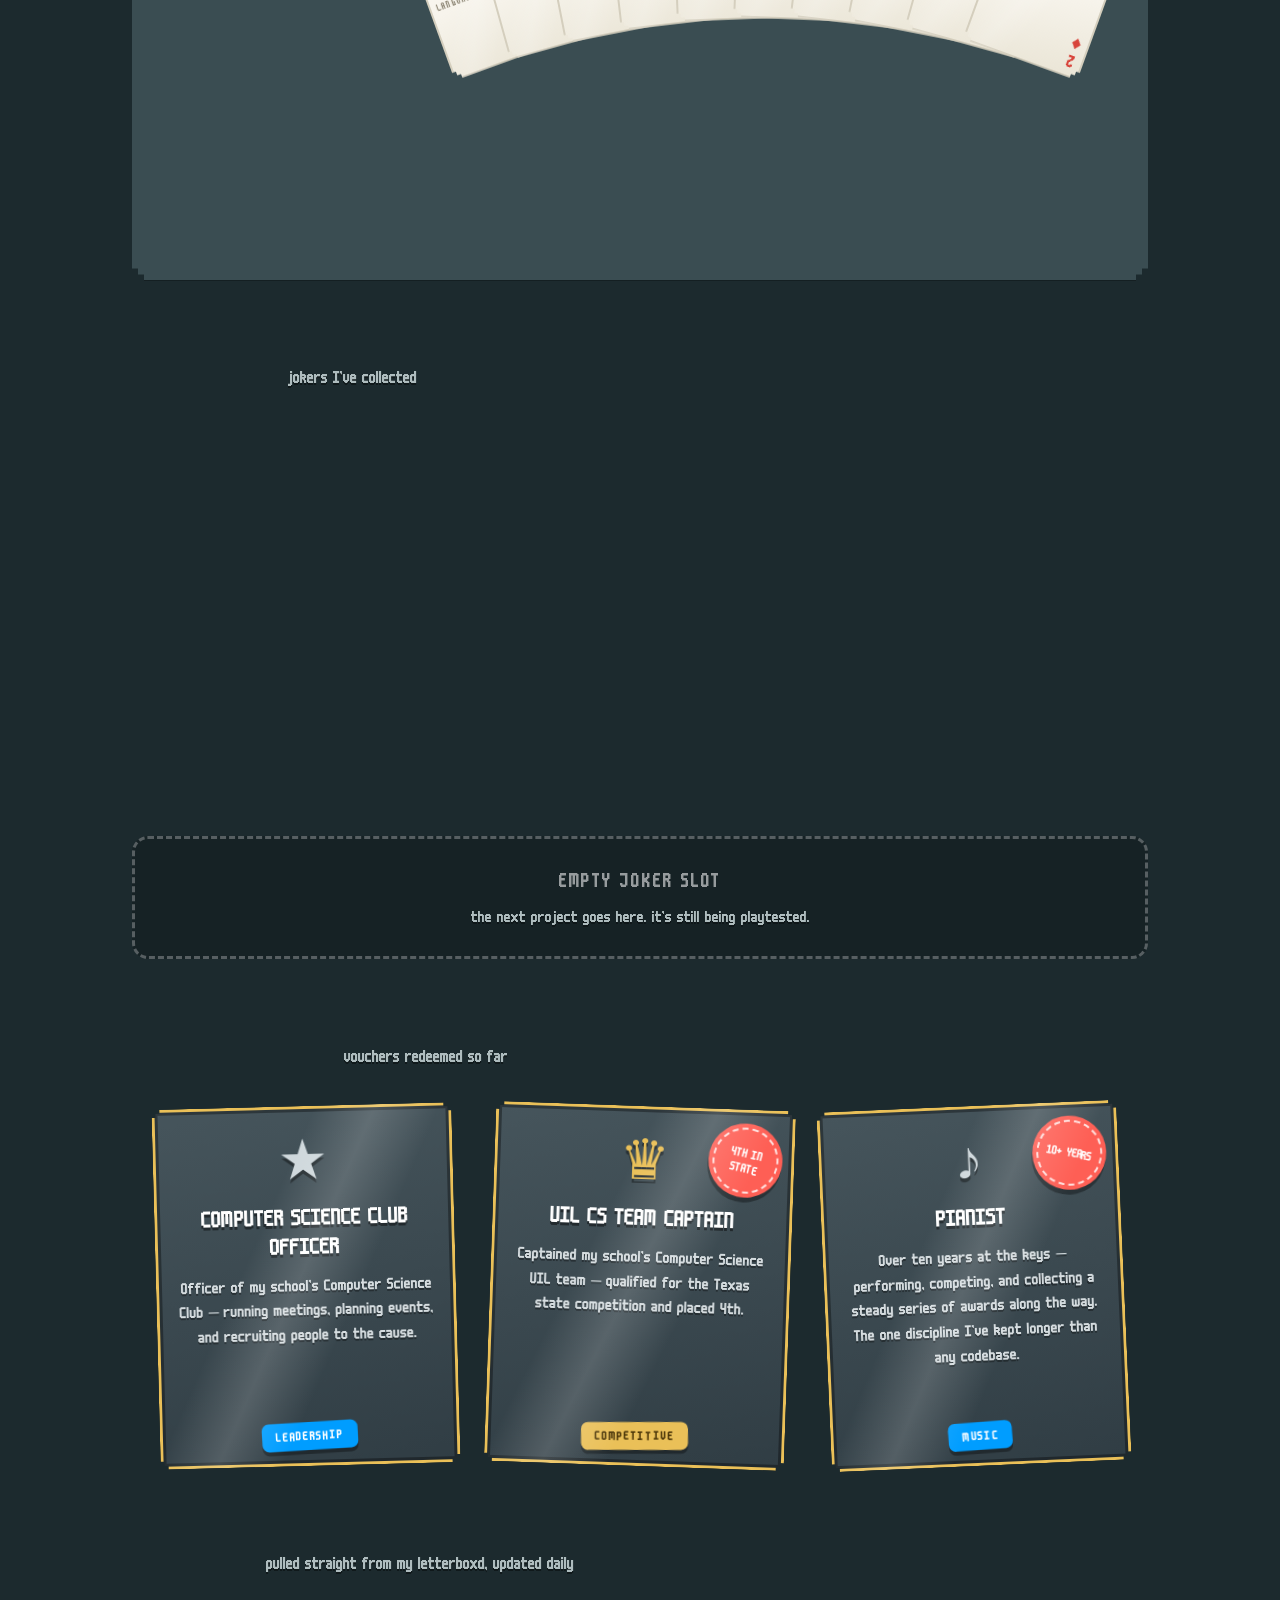
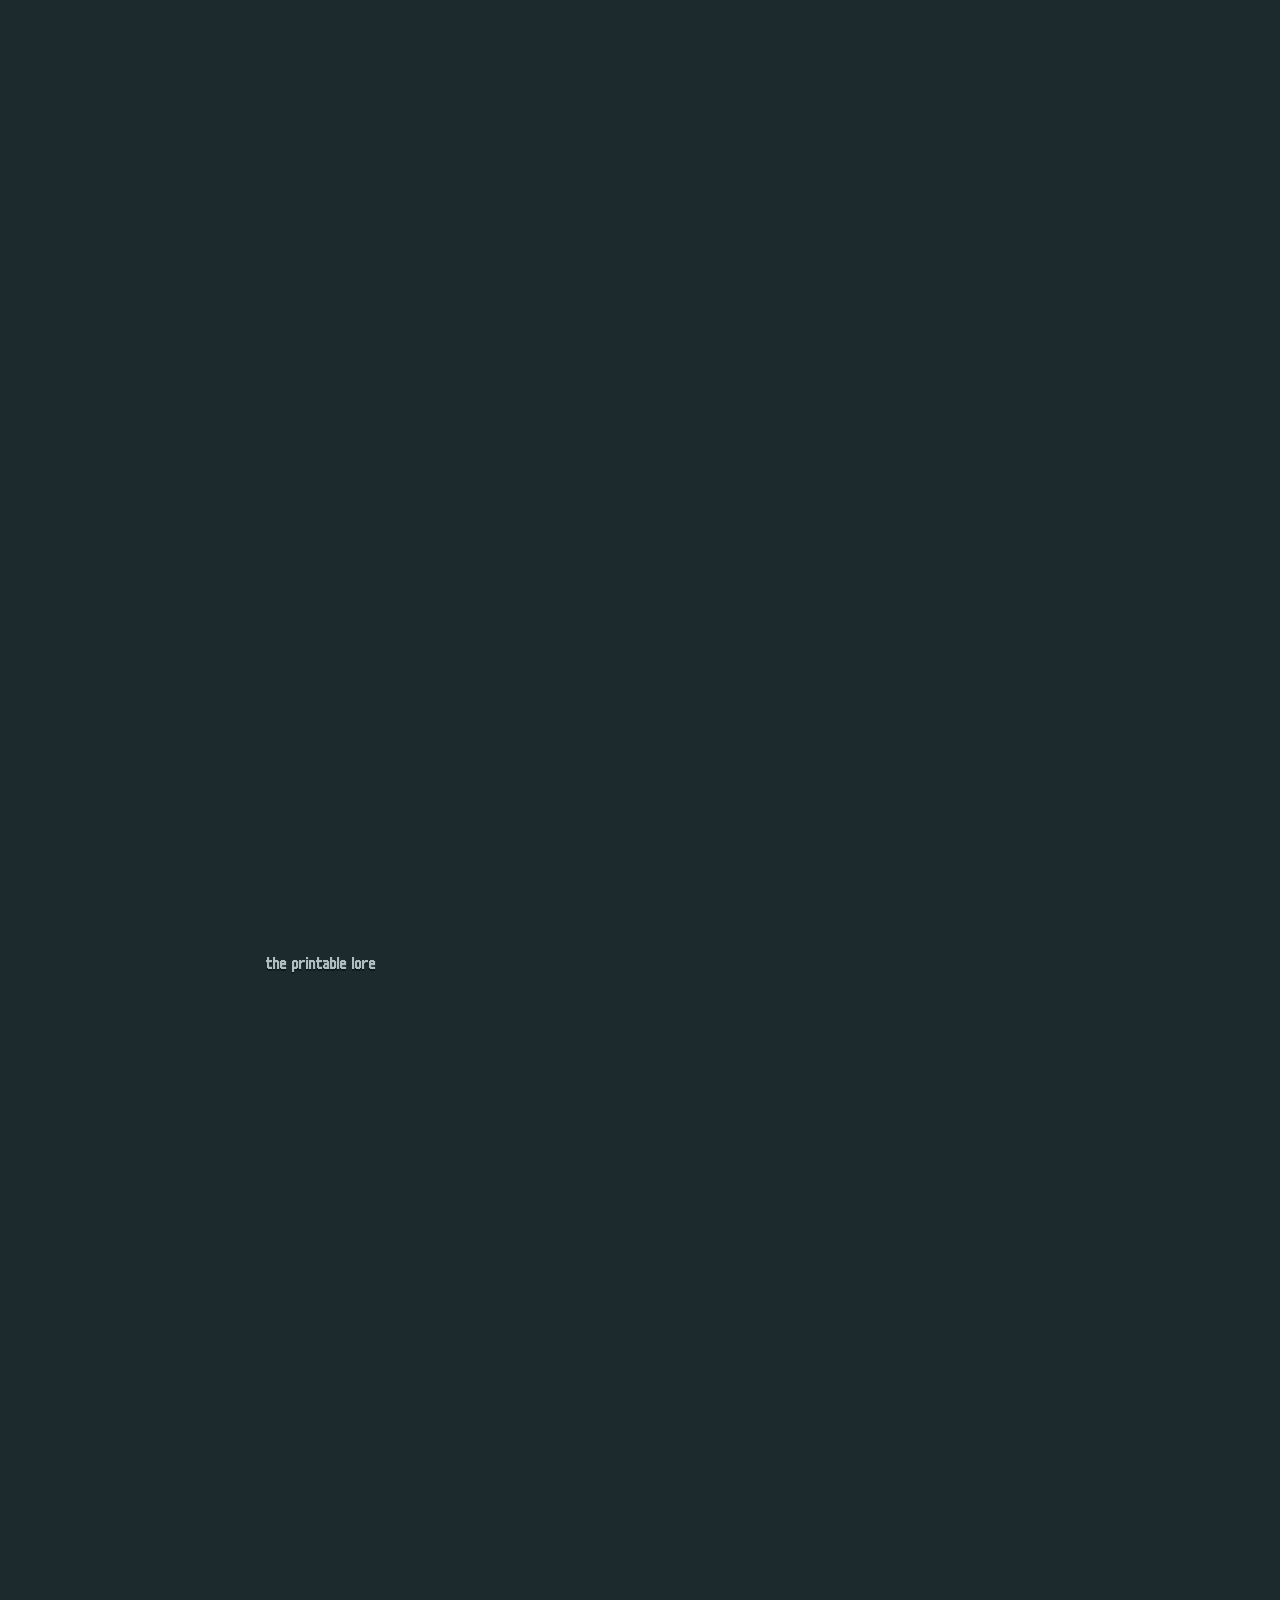
==== commit 6f3a0afa: "better about me" ====
--- a/index.html
+++ b/index.html
@@ -32,15 +32,15 @@
       <div class="hero-left">
         <h1 class="logo" id="logo">ADVAY</h1>
         <p class="tag">I make games, websites, and the occasional questionable design decision.</p>
-        <p class="subtag">programmer · CS club officer · UIL state competitor · penguin spelunking consultant</p>
+        <p class="subtag">programmer · piano player · cinephile</p>
         <div class="hero-btns">
           <a class="bbtn red big" href="#projects">SEE MY STUFF</a>
           <a class="bbtn teal big" href="movies.html">THE MOVIE CORNER</a>
         </div>
         <div class="hud">
-          <div class="hud-chip"><span>SKILLS IN HAND</span><b class="num-blue">10</b></div>
-          <div class="hud-chip"><span>UIL STATE PLACEMENT</span><b class="num-gold">4th</b></div>
-          <div class="hud-chip"><span>PROJECTS</span><b class="num-red">1 &amp; counting</b></div>
+          <div class="hud-chip"><span>SKILLS IN HAND</span><b class="num-red">10</b></div>
+          <div class="hud-chip"><span>ACHIEVEMENTS</span><b class="num-green">3</b></div>
+          <div class="hud-chip"><span>PROJECTS</span><b class="num-orange">1 &amp; counting</b></div>
         </div>
       </div>
 
@@ -71,14 +71,22 @@
         <span class="sec-sub">the part where I talk about myself</span>
       </div>
       <div class="panel about-panel">
-        <!-- TODO: tweak this copy so it sounds like you — it's written from what you told me -->
-        <p>Hi — I'm Advay. I'm a programmer who got into code through games and never really found a reason to leave.</p>
-        <p>So far that's looked like: building a platformer about a penguin in a cave, helping run my school's
-          Computer Science Club as an officer, and captaining our UIL Computer Science team to the Texas state
-          competition — where we placed <b class="num-gold">4th</b>.</p>
-        <p>I like problems that look impossible for the first twenty minutes, things that feel good to click on
-          (see: this entire website), and shipping stuff instead of just talking about it.</p>
-        <p>This site is my deck. Look through it, drag things around, see what I'm holding.</p>
+        <p>Hi, I’m Advay 👋. I’m someone who lives by <b class="num-blue">one main philosophy</b>…
+          if something isn’t difficult or interesting to do, it isn’t worth doing. Everything I do is
+          in search of another problem to solve. This obsession with problem-solving has taken form
+          in my love for programming.</p>
+        <p>I’m an avid videogame player, and have used computers all my life. This meant building
+          passion projects including entire videogames, through which I learned
+          <b class="num-green">full-stack agile development</b>. Additionally, I value teaching
+          others, and I am running my school’s Computer Science Club as
+          <b class="num-green">an officer</b>. I even captained my school’s Computer Science UIL team
+          to reach the <b class="num-green">state-level competition</b> – for the first time in my
+          school’s 20-year history – winning fourth place.</p>
+        <p>If I’m not programming or playing videogames, there are many things I may be doing
+          instead: practicing my typing speed, watching movies (see
+          <a href="movies.html">the movie corner</a> for more) or playing piano. I’ve been playing
+          piano for over ten years, it’s something I truly couldn’t live without.</p>
+        <p>This site is my deck. Look through it, drag things around, see what I’m holding.</p>
       </div>
     </section>
 
@@ -230,6 +238,17 @@
               competition and placed 4th.</p>
             <span class="v-sticker">4TH IN STATE</span>
             <span class="v-ribbon gold">COMPETITIVE</span>
+          </div>
+        </div>
+        <div class="voucher" data-float-card>
+          <div class="bcard-tilt">
+            <div class="v-medal">♪</div>
+            <h3>PIANIST</h3>
+            <!-- TODO: name your actual awards/competitions here (e.g. guild auditions, festival ratings) -->
+            <p>Over ten years at the keys — performing, competing, and collecting a steady series
+              of awards along the way. The one discipline I've kept longer than any codebase.</p>
+            <span class="v-sticker">10+ YEARS</span>
+            <span class="v-ribbon">MUSIC</span>
           </div>
         </div>
       </div>
--- a/css/style.css
+++ b/css/style.css
@@ -92,9 +92,11 @@
 }
 
 /* ===== generic text helpers ===== */
-.num-red  { color: var(--red); }
-.num-blue { color: #51c4ff; }
-.num-gold { color: var(--gold); }
+.num-red    { color: var(--red); }
+.num-blue   { color: #51c4ff; }
+.num-gold   { color: var(--gold); }
+.num-green  { color: #5fd6a7; }
+.num-orange { color: var(--orange); }
 .muted    { color: var(--muted); }
 .red-t    { color: var(--red); }
 
@@ -765,6 +767,7 @@
 }
 
 .voucher:nth-child(2) { rotate: 2deg; }
+.voucher:nth-child(3) { rotate: -2.5deg; }
 
 .voucher .bcard-tilt {
   position: relative;
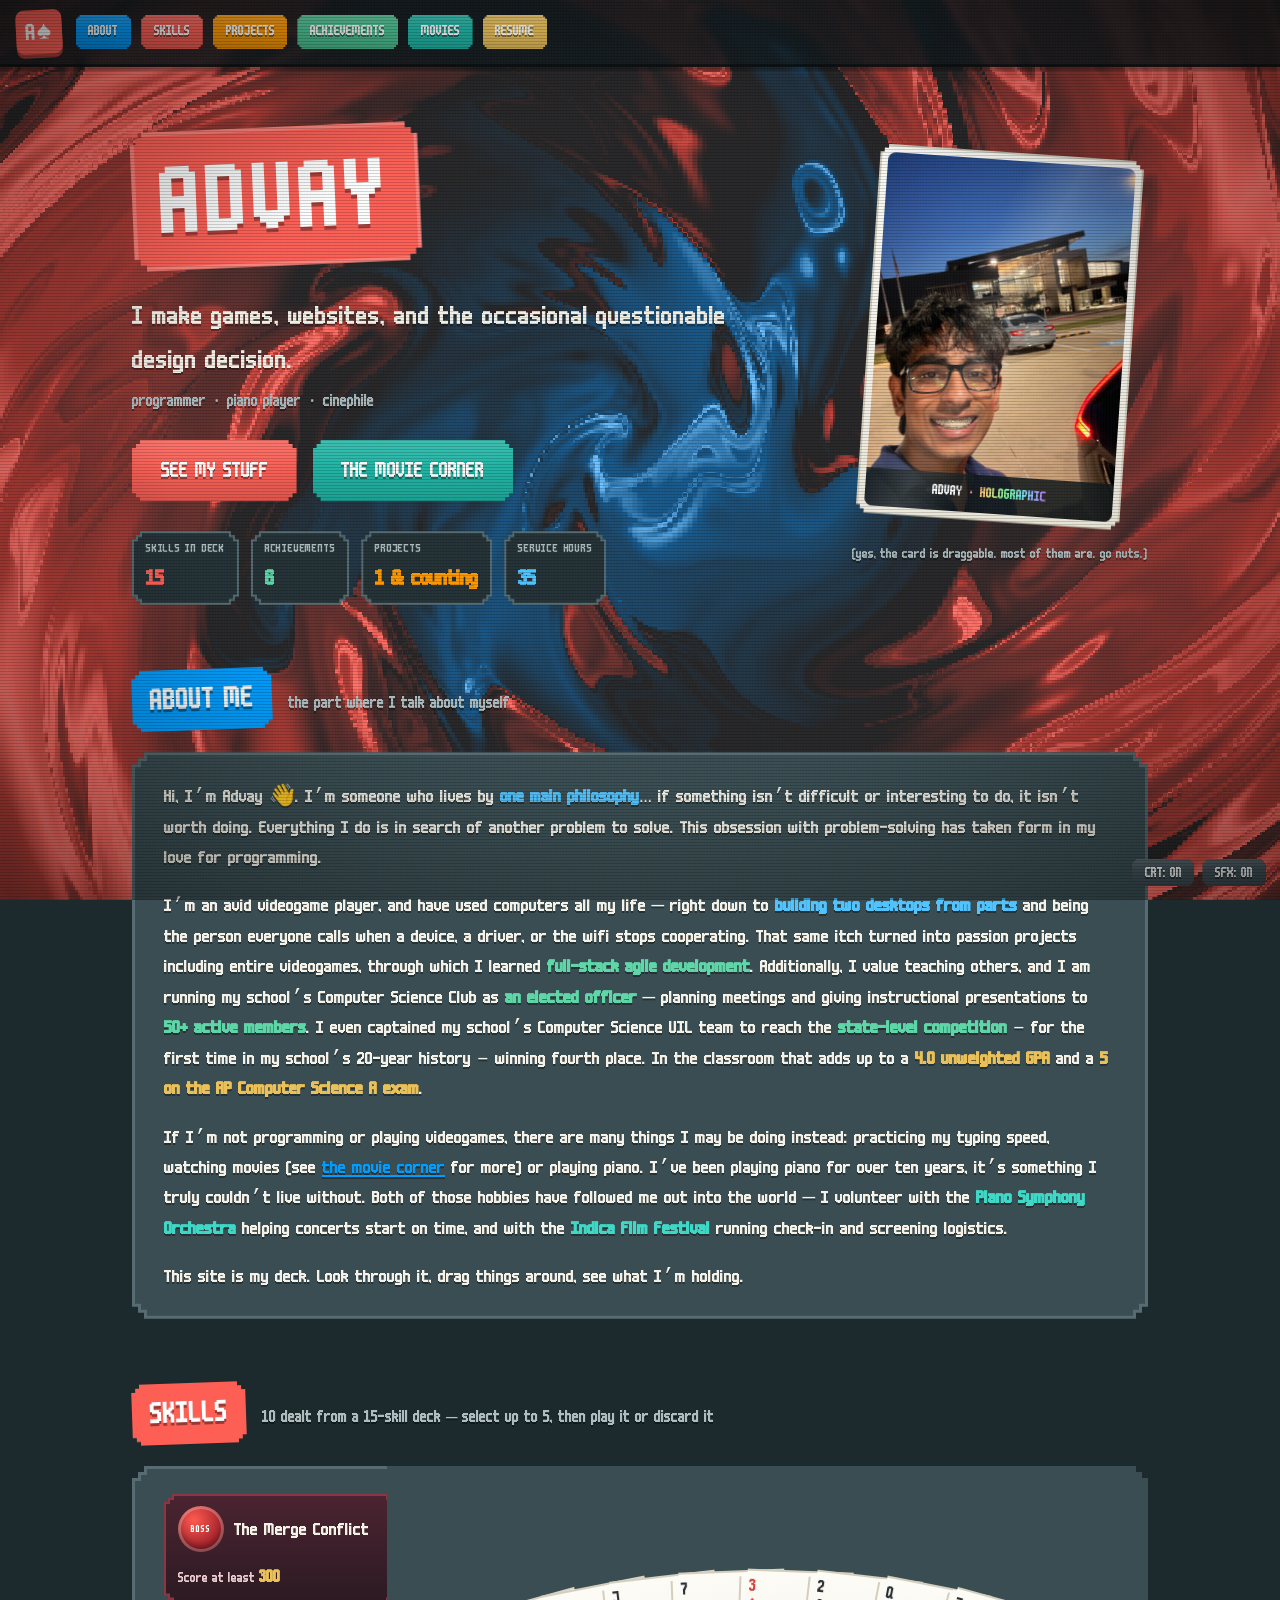
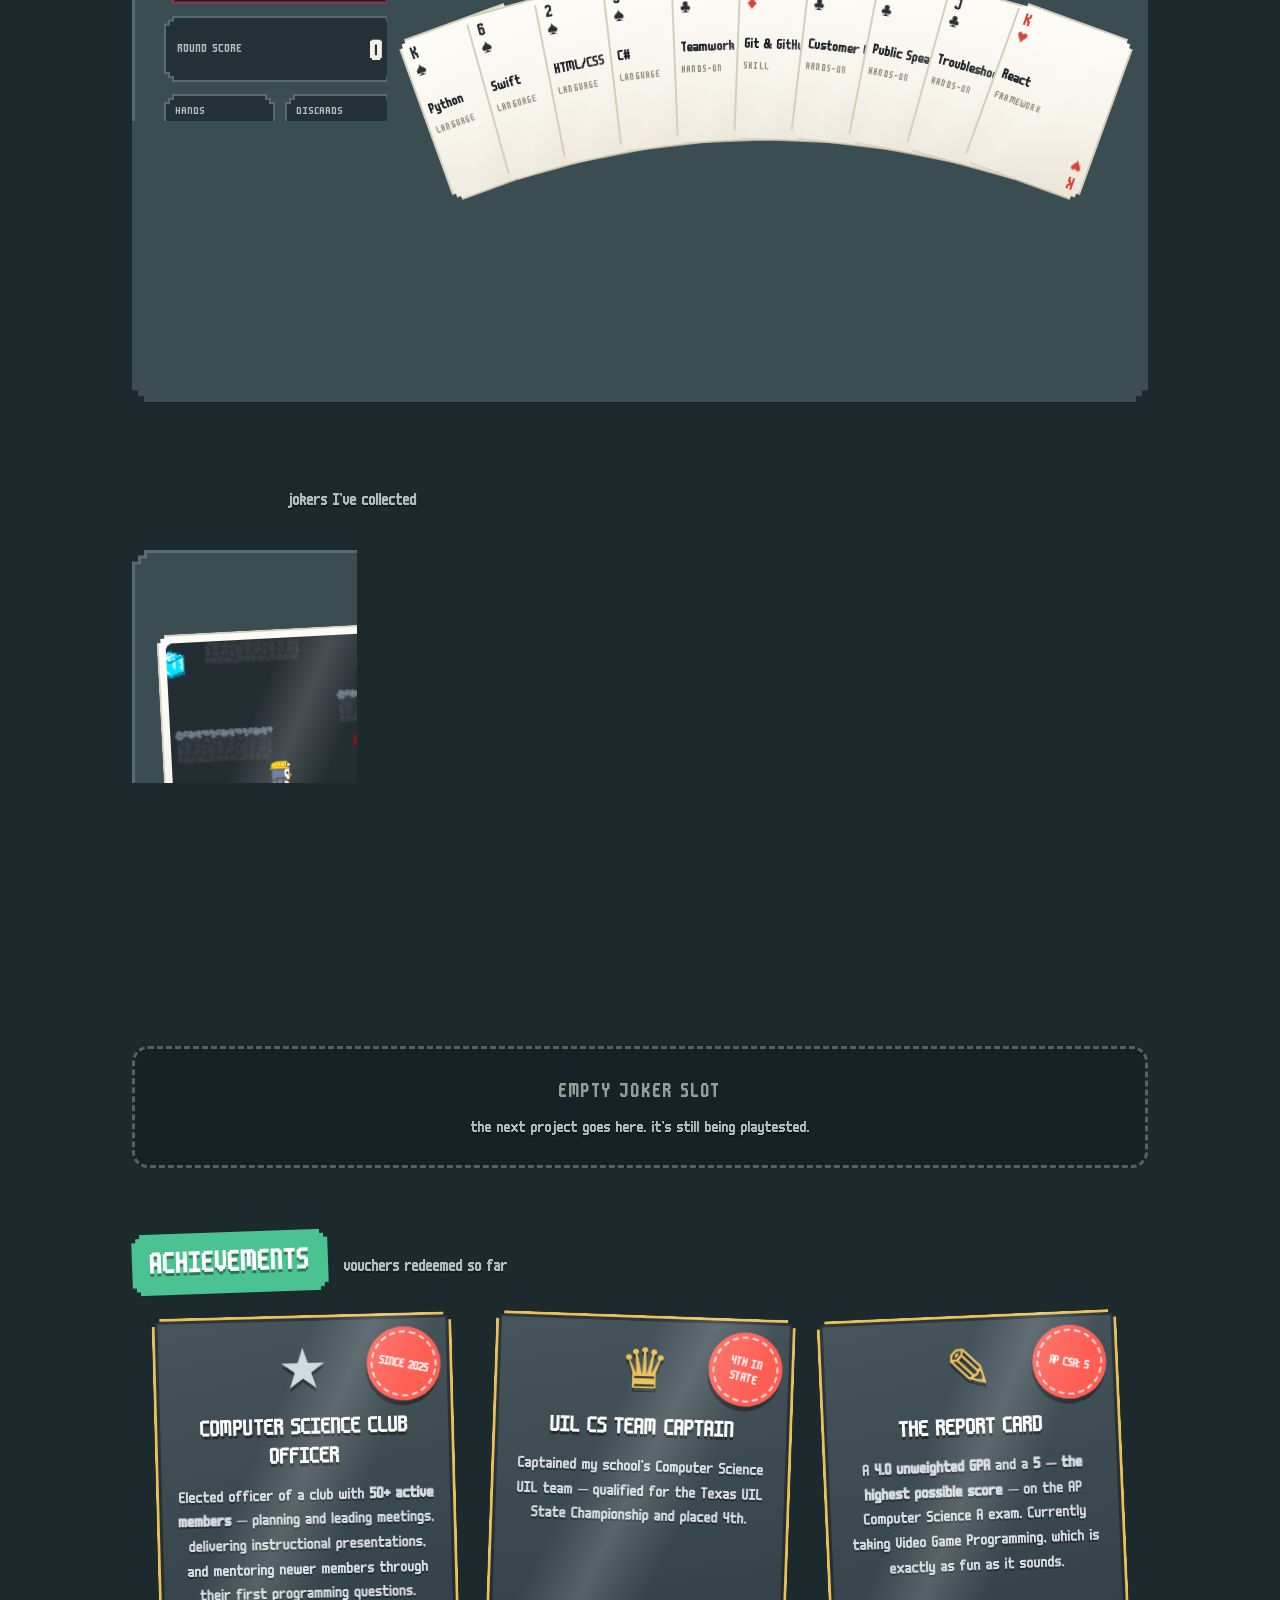
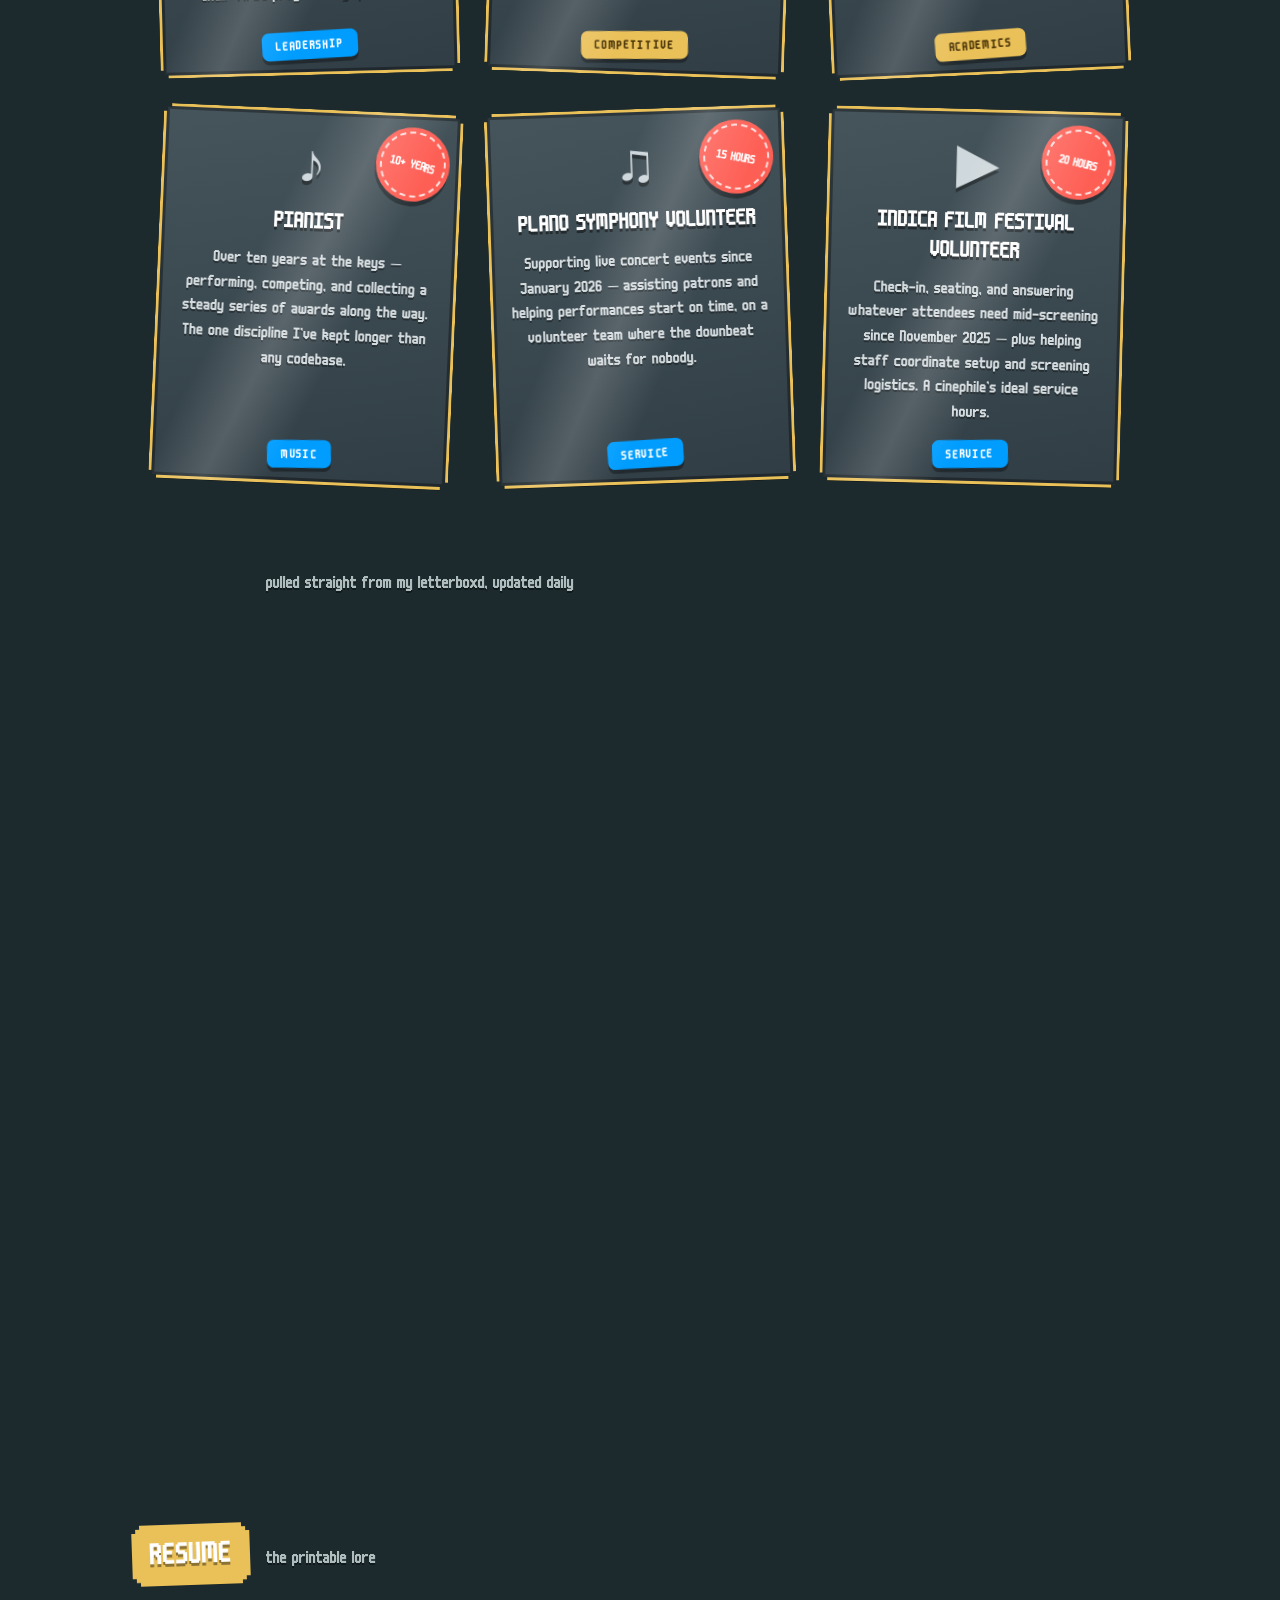
==== commit f29c4f62: "Update resume content across the site from the latest resume Fills in everything from the current re" ====
--- a/index.html
+++ b/index.html
@@ -38,16 +38,16 @@
           <a class="bbtn teal big" href="movies.html">THE MOVIE CORNER</a>
         </div>
         <div class="hud">
-          <div class="hud-chip"><span>SKILLS IN HAND</span><b class="num-red">10</b></div>
-          <div class="hud-chip"><span>ACHIEVEMENTS</span><b class="num-green">3</b></div>
+          <div class="hud-chip"><span>SKILLS IN DECK</span><b class="num-red">15</b></div>
+          <div class="hud-chip"><span>ACHIEVEMENTS</span><b class="num-green">6</b></div>
           <div class="hud-chip"><span>PROJECTS</span><b class="num-orange">1 &amp; counting</b></div>
+          <div class="hud-chip"><span>SERVICE HOURS</span><b class="num-blue">35</b></div>
         </div>
       </div>
 
       <div class="hero-right">
         <div class="portrait-card" data-float-card>
           <div class="bcard-tilt">
-            <!-- TODO: add your photo at assets/img/me.jpg — the card upgrades itself automatically -->
             <img class="portrait-img" src="assets/img/me.jpeg" alt="Photo of Advay"
                  onerror="this.closest('.bcard-tilt').classList.add('no-photo')">
             <div class="portrait-fallback" aria-hidden="true">
@@ -75,17 +75,25 @@
           if something isn’t difficult or interesting to do, it isn’t worth doing. Everything I do is
           in search of another problem to solve. This obsession with problem-solving has taken form
           in my love for programming.</p>
-        <p>I’m an avid videogame player, and have used computers all my life. This meant building
+        <p>I’m an avid videogame player, and have used computers all my life — right down to
+          <b class="num-blue">building two desktops from parts</b> and being the person everyone calls
+          when a device, a driver, or the wifi stops cooperating. That same itch turned into
           passion projects including entire videogames, through which I learned
           <b class="num-green">full-stack agile development</b>. Additionally, I value teaching
           others, and I am running my school’s Computer Science Club as
-          <b class="num-green">an officer</b>. I even captained my school’s Computer Science UIL team
-          to reach the <b class="num-green">state-level competition</b> – for the first time in my
-          school’s 20-year history – winning fourth place.</p>
+          <b class="num-green">an elected officer</b> — planning meetings and giving instructional
+          presentations to <b class="num-green">50+ active members</b>. I even captained my school’s
+          Computer Science UIL team to reach the <b class="num-green">state-level competition</b> –
+          for the first time in my school’s 20-year history – winning fourth place. In the classroom
+          that adds up to a <b class="num-gold">4.0 unweighted GPA</b> and a
+          <b class="num-gold">5 on the AP Computer Science A exam</b>.</p>
         <p>If I’m not programming or playing videogames, there are many things I may be doing
           instead: practicing my typing speed, watching movies (see
           <a href="movies.html">the movie corner</a> for more) or playing piano. I’ve been playing
-          piano for over ten years, it’s something I truly couldn’t live without.</p>
+          piano for over ten years, it’s something I truly couldn’t live without. Both of those
+          hobbies have followed me out into the world — I volunteer with the
+          <b class="num-teal">Plano Symphony Orchestra</b> helping concerts start on time, and with the
+          <b class="num-teal">Indica Film Festival</b> running check-in and screening logistics.</p>
         <p>This site is my deck. Look through it, drag things around, see what I’m holding.</p>
       </div>
     </section>
@@ -94,7 +102,7 @@
     <section id="skills" class="section">
       <div class="sec-head">
         <span class="sec-plaque red-pl">SKILLS</span>
-        <span class="sec-sub">my current hand — select up to 5, then play it or discard it</span>
+        <span class="sec-sub">10 dealt from a 15-skill deck — select up to 5, then play it or discard it</span>
       </div>
       <div class="panel skills-panel">
         <div class="game-layout">
@@ -133,9 +141,11 @@
             <div class="hand" id="skill-hand">
               <noscript>
                 <ul class="skill-fallback">
-                  <li><b>Languages:</b> Python, Java, C#, JavaScript, HTML/CSS, Swift</li>
+                  <li><b>Languages:</b> C#, Java, Python, JavaScript, HTML/CSS, Swift</li>
                   <li><b>Frameworks &amp; libraries:</b> XNA/MonoGame, React</li>
                   <li><b>Dev skills:</b> Git/GitHub, Agile/Scrum, algorithmic problem solving</li>
+                  <li><b>Hardware &amp; people:</b> PC building, technical troubleshooting, customer
+                    communication, public speaking, teamwork</li>
                 </ul>
               </noscript>
             </div>
@@ -158,7 +168,8 @@
           <span class="legend-item">♠ languages</span>
           <span class="legend-item red-t">♥ frameworks &amp; libraries</span>
           <span class="legend-item red-t">♦ dev skills</span>
-          <span class="legend-item legend-hint">ranks reshuffle every deal</span>
+          <span class="legend-item">♣ hardware &amp; people</span>
+          <span class="legend-item legend-hint">10 of 15 in hand — spent cards draw from the deck</span>
         </div>
       </div>
     </section>
@@ -174,7 +185,6 @@
         <div class="joker-card" data-float-card>
           <div class="bcard-tilt">
             <div class="joker-art">
-              <!-- TODO: add a screenshot at assets/img/spelunking-penguin.png -->
               <img src="assets/img/spelunking-penguin.png" alt="Spelunking Penguin screenshot"
                    onerror="this.closest('.joker-art').classList.add('no-shot')">
               <div class="shot-fallback" aria-hidden="true">
@@ -192,16 +202,20 @@
             <span class="ptype">VIDEO GAME</span>
           </div>
           <h3>Spelunking Penguin</h3>
-          <!-- TODO: replace with your real description — what it is, what you built, what was hard -->
-          <p>A 2D platformer starring a penguin with serious cave ambitions. Built in C# on the
-            XNA/MonoGame framework.</p>
+          <p>A 2D platformer starring a penguin with serious cave ambitions. Designed and programmed
+            in C# on the XNA/MonoGame framework over a <b class="num-gold">five-month development
+            cycle</b> — player movement, physics, and level design all built from the ground up.</p>
+          <p>Made with a project partner, which meant splitting the work, merging each other’s code,
+            and actually hitting the deadlines we set. Turns out the hardest system in any game is
+            version control.</p>
           <div class="chips">
             <span class="chip blue-c">C#</span>
             <span class="chip red-c">MonoGame</span>
             <span class="chip orange-c">Game Dev</span>
+            <span class="chip green-c">2-Person Team</span>
+            <span class="chip purple-c">5 Months</span>
           </div>
           <div class="proj-btns">
-            <!-- TODO: set your GitHub username in js/main.js CONFIG and these links fill themselves in -->
             <a class="bbtn dark" data-github="spelunking-penguin" href="https://github.com" target="_blank" rel="noopener">GITHUB ↗</a>
             <span class="bbtn blue disabled" title="add a playable build or video link here later">PLAY — SOON</span>
           </div>
@@ -225,8 +239,10 @@
           <div class="bcard-tilt">
             <div class="v-medal">★</div>
             <h3>COMPUTER SCIENCE CLUB OFFICER</h3>
-            <p>Officer of my school's Computer Science Club — running meetings, planning events, and
-              recruiting people to the cause.</p>
+            <p>Elected officer of a club with <b>50+ active members</b> — planning and leading
+              meetings, delivering instructional presentations, and mentoring newer members
+              through their first programming questions.</p>
+            <span class="v-sticker">SINCE 2025</span>
             <span class="v-ribbon">LEADERSHIP</span>
           </div>
         </div>
@@ -234,23 +250,54 @@
           <div class="bcard-tilt">
             <div class="v-medal gold">♛</div>
             <h3>UIL CS TEAM CAPTAIN</h3>
-            <p>Captained my school's Computer Science UIL team — qualified for the Texas state
-              competition and placed 4th.</p>
+            <p>Captained my school's Computer Science UIL team — qualified for the Texas UIL State
+              Championship and placed 4th.</p>
             <span class="v-sticker">4TH IN STATE</span>
             <span class="v-ribbon gold">COMPETITIVE</span>
           </div>
         </div>
         <div class="voucher" data-float-card>
           <div class="bcard-tilt">
+            <div class="v-medal gold">✎</div>
+            <h3>THE REPORT CARD</h3>
+            <p>A <b>4.0 unweighted GPA</b> and a <b>5 — the highest possible score</b> — on the
+              AP Computer Science A exam. Currently taking Video Game Programming, which is
+              exactly as fun as it sounds.</p>
+            <span class="v-sticker">AP CSA: 5</span>
+            <span class="v-ribbon gold">ACADEMICS</span>
+          </div>
+        </div>
+        <div class="voucher" data-float-card>
+          <div class="bcard-tilt">
             <div class="v-medal">♪</div>
             <h3>PIANIST</h3>
-            <!-- TODO: name your actual awards/competitions here (e.g. guild auditions, festival ratings) -->
             <p>Over ten years at the keys — performing, competing, and collecting a steady series
               of awards along the way. The one discipline I've kept longer than any codebase.</p>
             <span class="v-sticker">10+ YEARS</span>
             <span class="v-ribbon">MUSIC</span>
           </div>
         </div>
+        <div class="voucher" data-float-card>
+          <div class="bcard-tilt">
+            <div class="v-medal">♫</div>
+            <h3>PLANO SYMPHONY VOLUNTEER</h3>
+            <p>Supporting live concert events since January 2026 — assisting patrons and helping
+              performances start on time, on a volunteer team where the downbeat waits for nobody.</p>
+            <span class="v-sticker">15 HOURS</span>
+            <span class="v-ribbon">SERVICE</span>
+          </div>
+        </div>
+        <div class="voucher" data-float-card>
+          <div class="bcard-tilt">
+            <div class="v-medal">▶</div>
+            <h3>INDICA FILM FESTIVAL VOLUNTEER</h3>
+            <p>Check-in, seating, and answering whatever attendees need mid-screening since
+              November 2025 — plus helping staff coordinate setup and screening logistics.
+              A cinephile's ideal service hours.</p>
+            <span class="v-sticker">20 HOURS</span>
+            <span class="v-ribbon">SERVICE</span>
+          </div>
+        </div>
       </div>
     </section>
 
@@ -280,9 +327,9 @@
       </div>
       <div class="panel resume-panel">
         <div class="resume-head">
-          <!-- TODO: set githubUser in js/main.js and the github link fills in -->
-          <h3>ADVAY</h3>
-          <p class="resume-contact">advayvk@gmail.com · <a data-github href="https://github.com" target="_blank" rel="noopener">github</a> · this site</p>
+          <h3>ADVAY KONGORPALLI</h3>
+          <p class="resume-contact">advayvk@gmail.com · 903-864-1228 · Frisco, TX ·
+            <a data-github href="https://github.com" target="_blank" rel="noopener">github</a> · this site</p>
         </div>
 
         <div class="resume-grid">
@@ -293,17 +340,27 @@
               <span class="edu-suit" aria-hidden="true">♠</span>
               <h4>LIBERTY HIGH SCHOOL</h4>
               <p class="edu-loc">Frisco, Texas</p>
+              <p class="edu-stats">4.0 GPA (unweighted)<br>AP Computer Science A — 5<br>Video Game Programming</p>
               <span class="edu-sticker">CLASS OF 2028</span>
             </div>
           </aside>
 
           <div class="resume-stack">
+            <div class="r-row r-obj">
+              <span class="r-plaque gold-pl">OBJECTIVE</span>
+              <p>High school junior with hands-on programming, PC-building, and troubleshooting
+                experience seeking a <b>part-time Retail Sales Associate position at Best Buy</b>.
+                Comfortable explaining technology in plain language to customers of any experience
+                level. <b>Available weekday evenings and weekends</b> — nights, weekends, and
+                holidays as needed.</p>
+            </div>
+
             <div class="r-row">
               <span class="r-plaque blue-pl">SKILLS</span>
               <div class="chips">
+                <span class="chip blue-c">C#</span>
+                <span class="chip blue-c">Java</span>
                 <span class="chip blue-c">Python</span>
-                <span class="chip blue-c">Java</span>
-                <span class="chip blue-c">C#</span>
                 <span class="chip blue-c">JavaScript</span>
                 <span class="chip blue-c">HTML/CSS</span>
                 <span class="chip blue-c">Swift</span>
@@ -312,6 +369,11 @@
                 <span class="chip orange-c">Git &amp; GitHub</span>
                 <span class="chip orange-c">Agile / Scrum</span>
                 <span class="chip orange-c">Algorithmic Problem Solving</span>
+                <span class="chip green-c">PC Building</span>
+                <span class="chip green-c">Technical Troubleshooting</span>
+                <span class="chip green-c">Customer Communication</span>
+                <span class="chip green-c">Public Speaking</span>
+                <span class="chip green-c">Teamwork &amp; Reliability</span>
               </div>
             </div>
 
@@ -319,7 +381,8 @@
               <span class="r-plaque orange-pl">PROJECTS</span>
               <div>
                 <b>Spelunking Penguin</b><span class="rarity rare">RARE</span>
-                <p>2D platformer built in C# on XNA/MonoGame — gameplay systems, level design,
+                <p>2D platformer programmed in C# on XNA/MonoGame across a five-month development
+                  cycle — player movement, physics, and level design, built with a partner and
                   released on GitHub.</p>
               </div>
             </div>
@@ -329,17 +392,45 @@
               <div class="r-badge">
                 <span class="r-medal" aria-hidden="true">★</span>
                 <div>
-                  <b>Computer Science Club — Officer</b>
-                  <p>meetings, events, and growing the club.</p>
+                  <b>Computer Science Club — Officer</b> <span class="r-when">2025 – present</span>
+                  <p>elected officer for 50+ active members — leading meetings, presenting lessons,
+                    and mentoring newer programmers.</p>
                 </div>
               </div>
               <div class="r-badge">
                 <span class="r-medal gold" aria-hidden="true">♛</span>
                 <div>
                   <b>UIL Computer Science Team — Captain</b>
-                  <p>led the team to the Texas state competition.</p>
+                  <p>led the team to the Texas UIL State Championship.</p>
                 </div>
                 <span class="r-sticker">4TH IN STATE</span>
+              </div>
+              <div class="r-badge">
+                <span class="r-medal gold" aria-hidden="true">✎</span>
+                <div>
+                  <b>Academics</b>
+                  <p>4.0 unweighted GPA · score of 5 (highest possible) on the AP Computer Science A exam.</p>
+                </div>
+              </div>
+            </div>
+
+            <div class="r-row">
+              <span class="r-plaque teal-pl">VOLUNTEERING</span>
+              <div class="r-badge">
+                <span class="r-medal" aria-hidden="true">♪</span>
+                <div>
+                  <b>Plano Symphony Orchestra</b> <span class="r-when">Jan 2026 – present</span>
+                  <p>supporting live concerts — assisting patrons and keeping performances on schedule.</p>
+                </div>
+                <span class="r-sticker teal-s">15 HOURS</span>
+              </div>
+              <div class="r-badge">
+                <span class="r-medal" aria-hidden="true">▶</span>
+                <div>
+                  <b>Indica Film Festival</b> <span class="r-when">Nov 2025 – present</span>
+                  <p>attendee check-in, seating, and screening logistics alongside festival staff.</p>
+                </div>
+                <span class="r-sticker teal-s">20 HOURS</span>
               </div>
             </div>
           </div>
--- a/css/style.css
+++ b/css/style.css
@@ -768,6 +768,9 @@
 
 .voucher:nth-child(2) { rotate: 2deg; }
 .voucher:nth-child(3) { rotate: -2.5deg; }
+.voucher:nth-child(4) { rotate: 2.5deg; }
+.voucher:nth-child(5) { rotate: -2deg; }
+.voucher:nth-child(6) { rotate: 1.5deg; }
 
 .voucher .bcard-tilt {
   position: relative;
@@ -1013,7 +1016,7 @@
 
 .edu-card .bcard-tilt {
   position: relative;
-  aspect-ratio: 5 / 6;
+  min-height: 302px; /* the old 5:6 ratio at full width — grows if the details need it */
   display: flex;
   flex-direction: column;
   align-items: center;
@@ -1029,6 +1032,15 @@
 .edu-suit { font-size: 46px; color: #fff; line-height: 1; text-shadow: 0 4px 0 rgba(0, 0, 0, .3); }
 .edu-card h4 { font-size: 25px; color: #fff; margin: 0; line-height: 1.1; text-shadow: 0 3px 0 rgba(0, 0, 0, .35); }
 .edu-card .edu-loc { margin: 0; color: #cfe2f6; font-size: 16px; }
+
+.edu-card .edu-stats {
+  margin: 8px 0 0;
+  padding-top: 8px;
+  border-top: 2px solid rgba(255, 255, 255, .28);
+  color: #e6f1fd;
+  font-size: 14px;
+  line-height: 1.5;
+}
 
 .edu-sticker {
   position: absolute;
@@ -1069,6 +1081,9 @@
 
 .r-row .chips { margin: 0; }
 
+.r-obj p { margin: 0; color: var(--text); font-size: 17px; max-width: 62ch; }
+.r-obj b { color: var(--gold); }
+
 .r-proj b { font-size: 22px; }
 .r-proj .rarity { margin-left: 10px; vertical-align: 3px; }
 .r-proj p { margin: 6px 0 0; color: var(--muted); font-size: 17px; }
@@ -1089,6 +1104,7 @@
 
 .r-badge b { font-size: 19px; }
 .r-badge p { margin: 0; color: var(--muted); font-size: 16px; }
+.r-when { color: var(--muted); font-size: 14px; letter-spacing: .04em; white-space: nowrap; }
 
 .r-sticker {
   flex: 0 0 auto;
@@ -1155,6 +1171,8 @@
 /* ===== movies (letterboxd) ===== */
 .bbtn.teal { --c: #1fb6a6; --c-dk: #137d72; }
 .teal-pl   { background: #1fb6a6; }
+.num-teal  { color: #3fd8c6; }
+.r-sticker.teal-s { background: #1fb6a6; }
 
 .movies-panel .r-plaque { margin-bottom: 16px; }
 
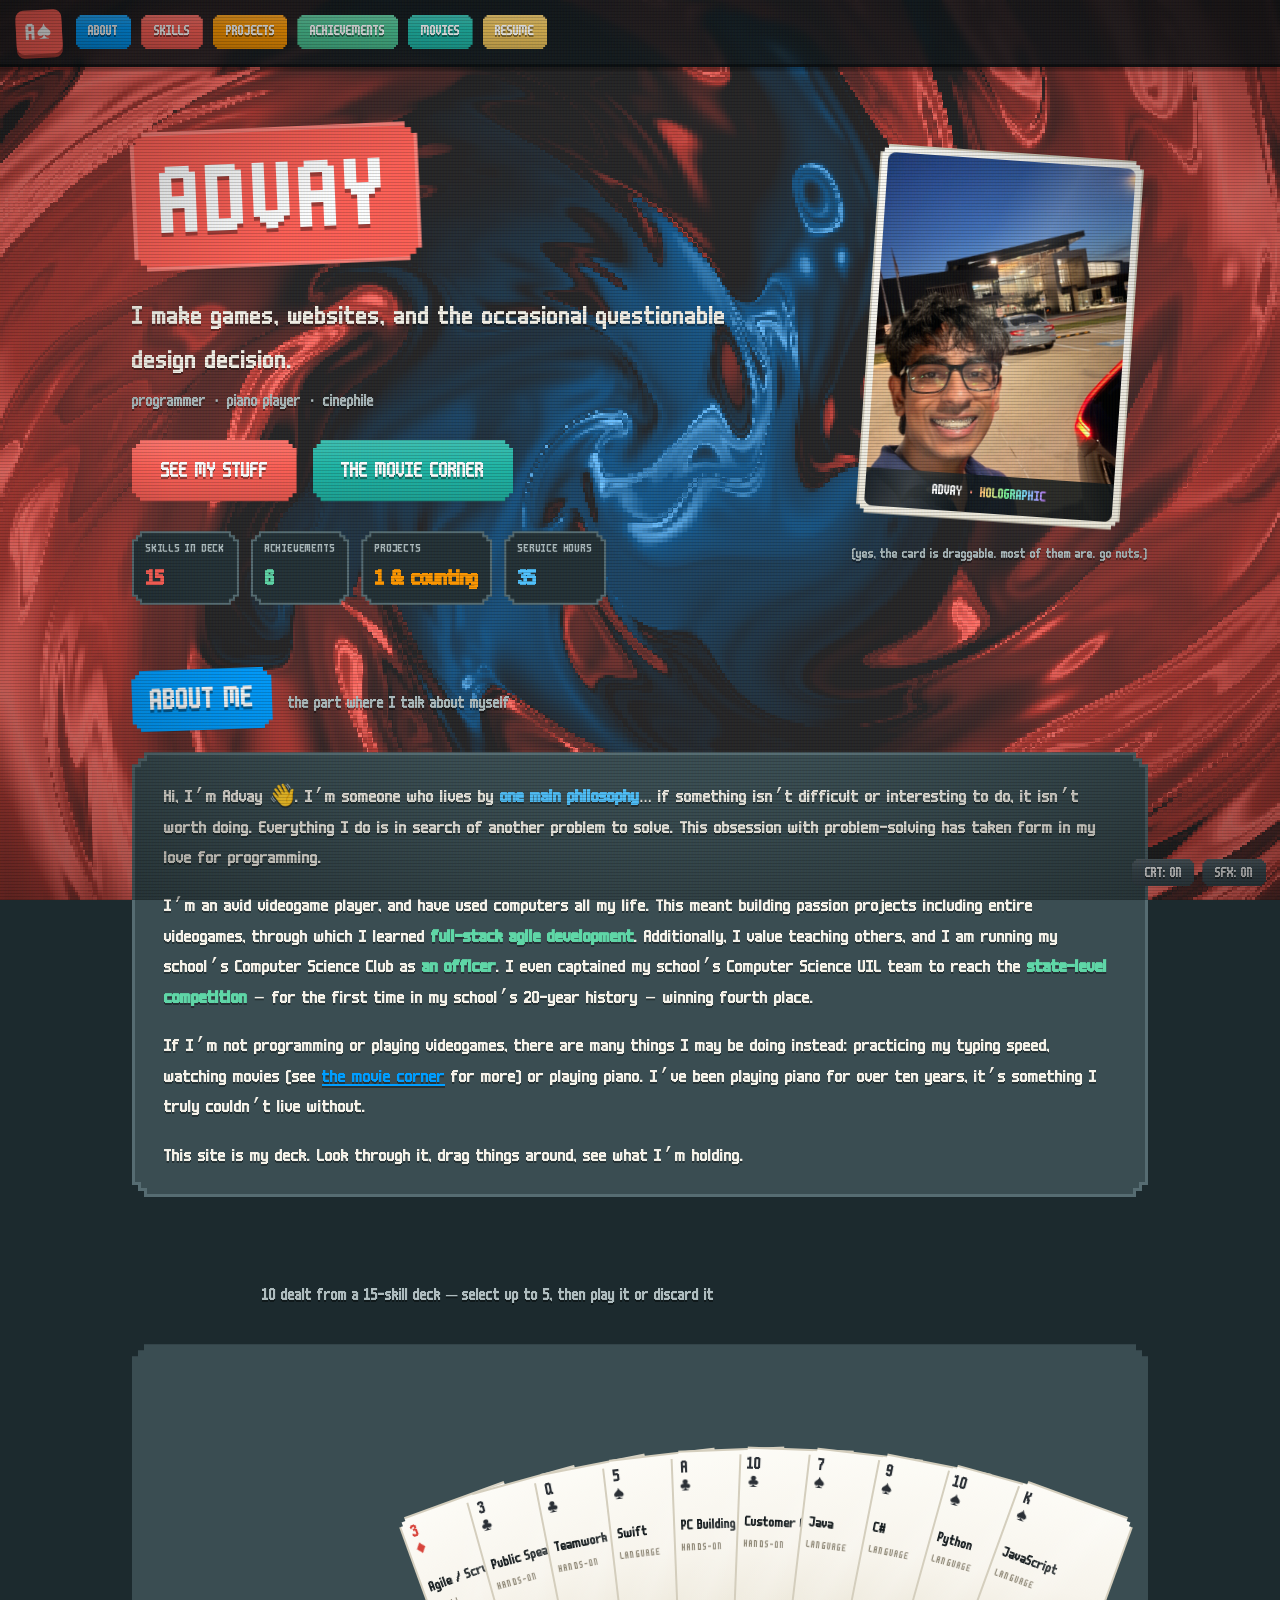
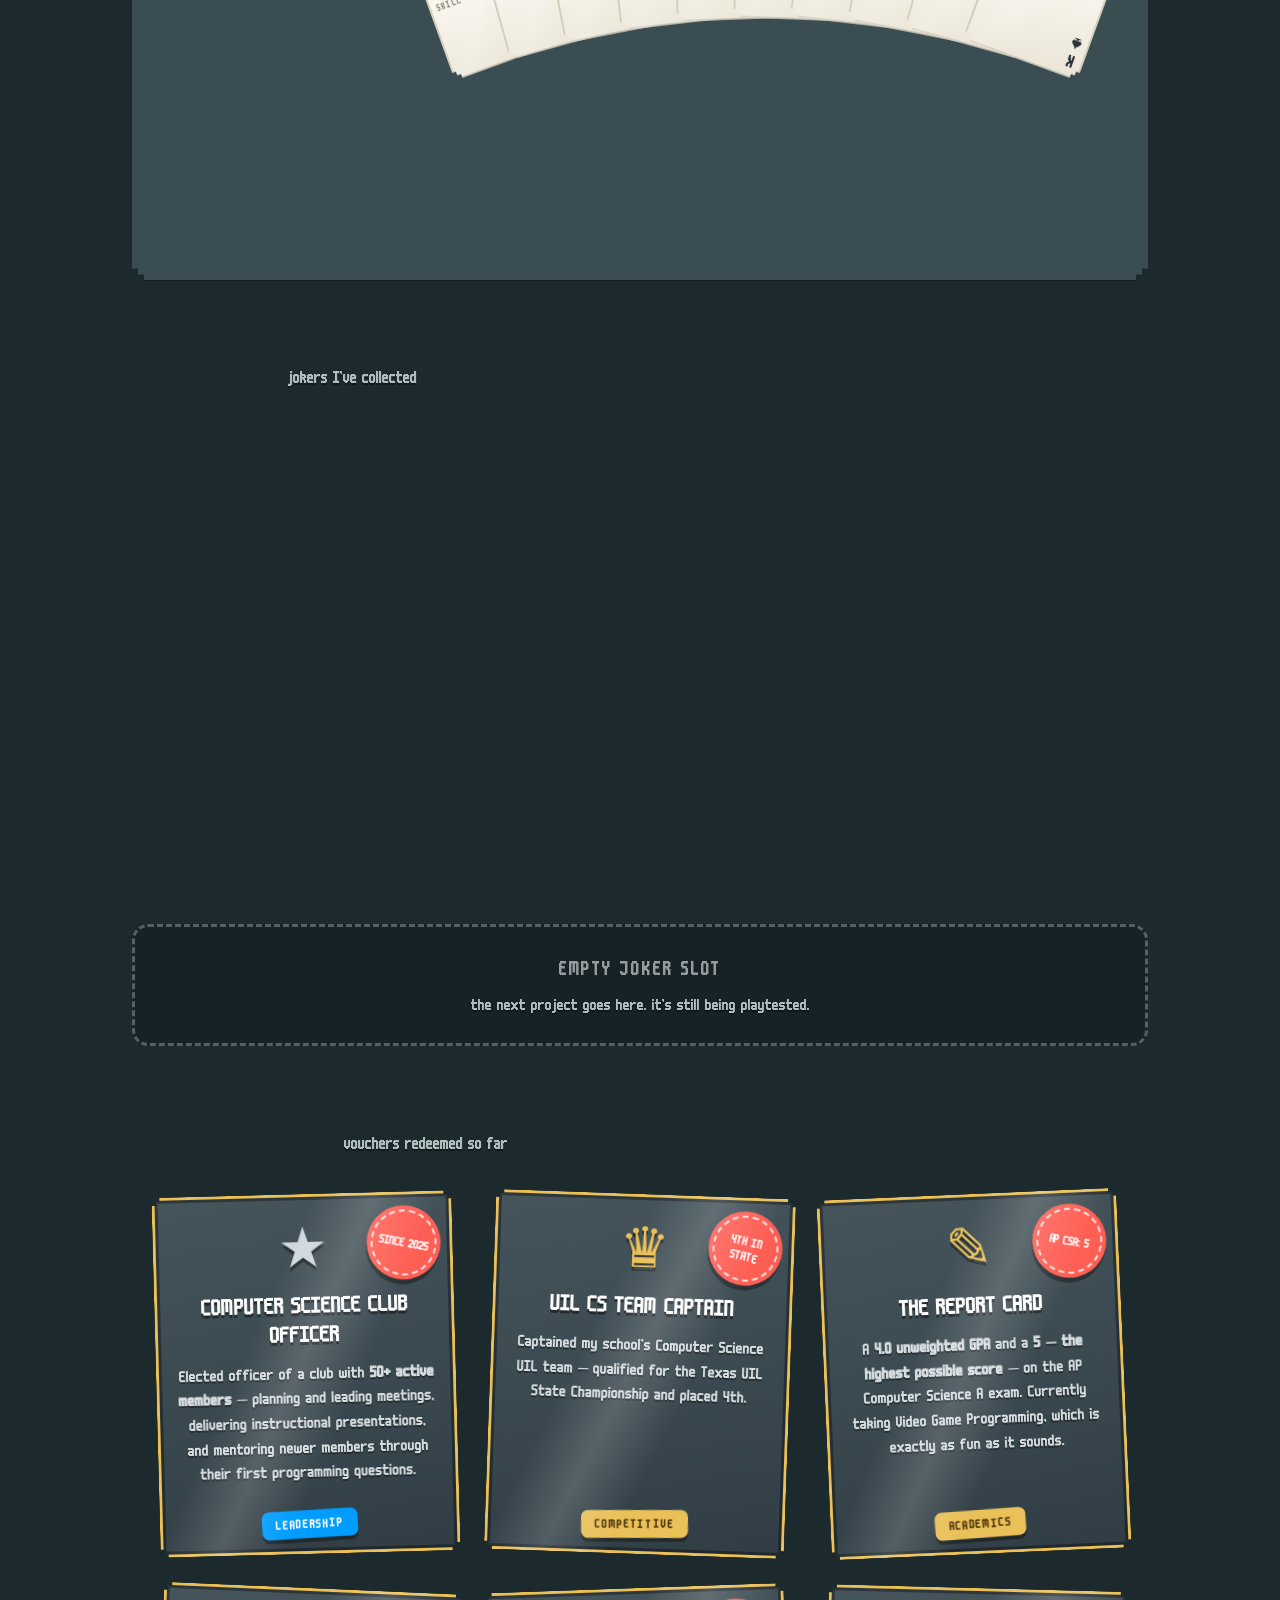
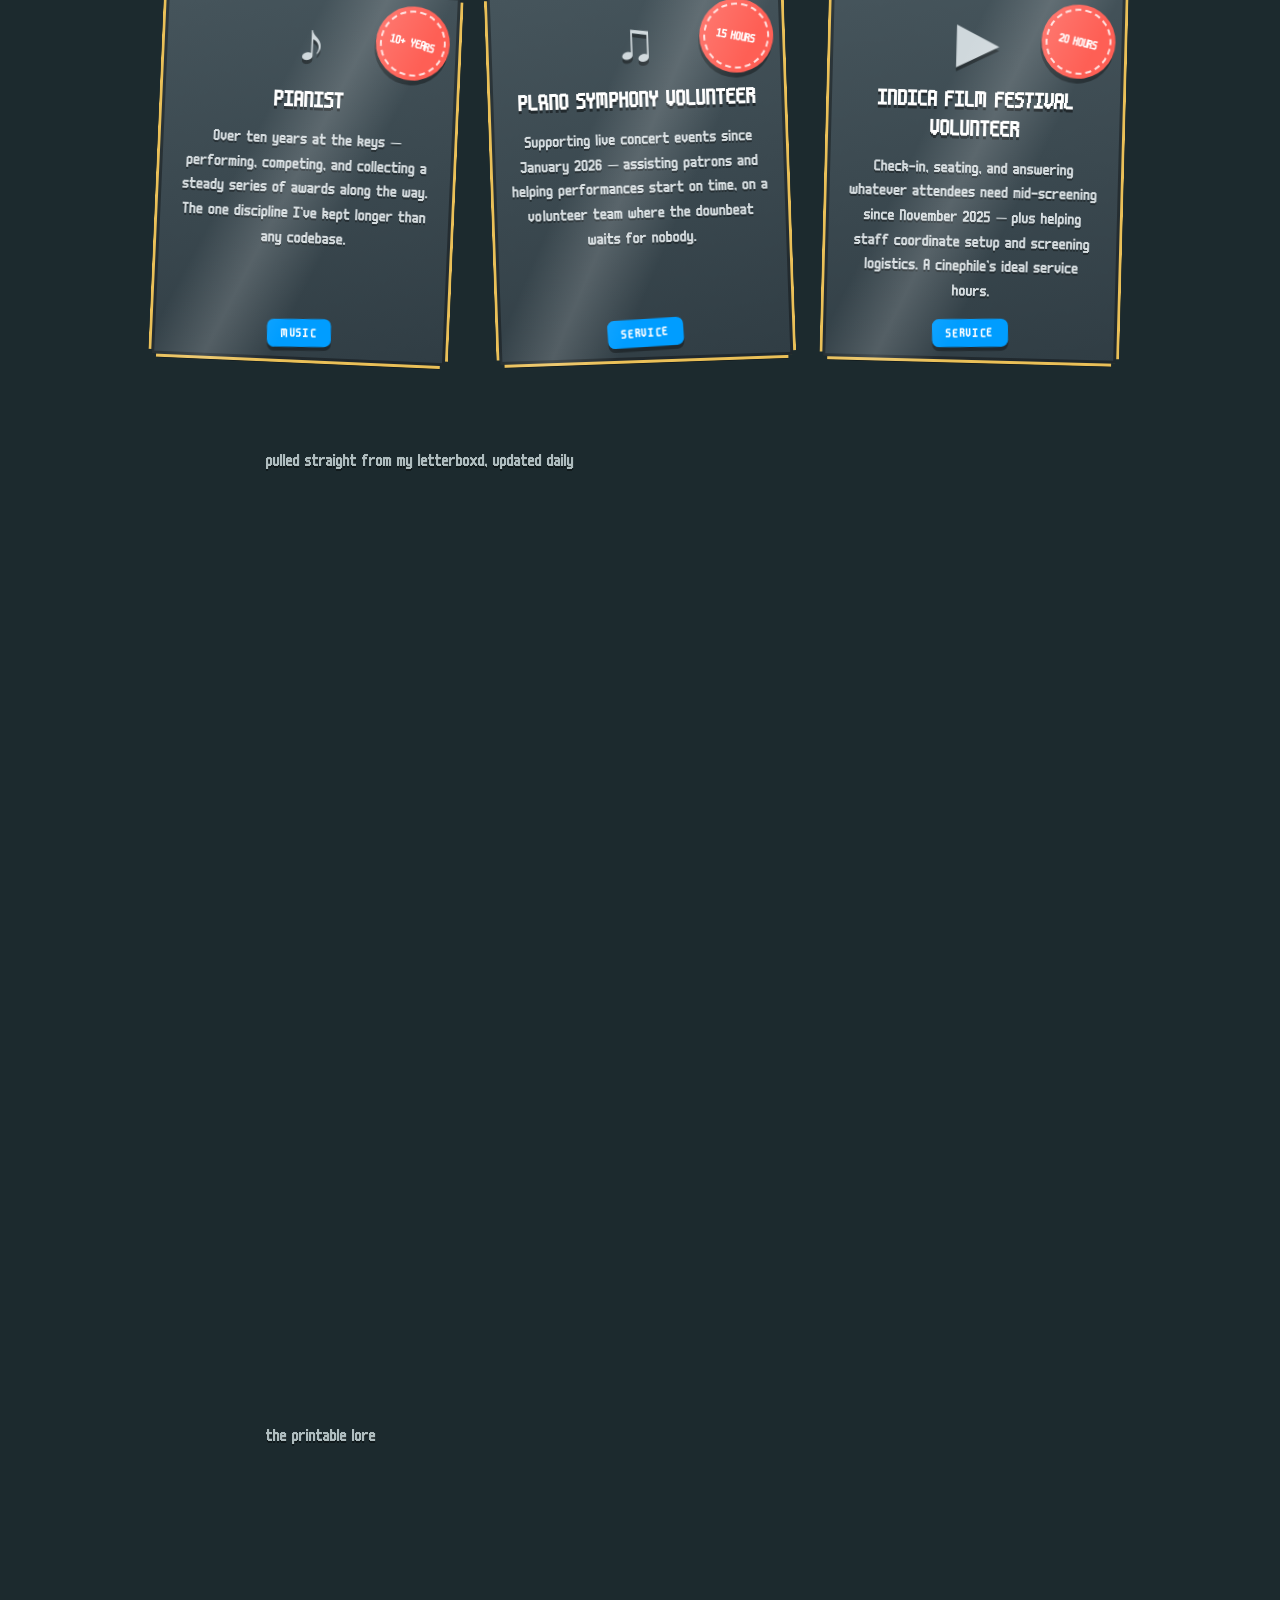
==== commit 1fd8f893: "Revert the About Me section to its original copy Restores the section byte-for-byte to what it was b" ====
--- a/index.html
+++ b/index.html
@@ -75,25 +75,17 @@
           if something isn’t difficult or interesting to do, it isn’t worth doing. Everything I do is
           in search of another problem to solve. This obsession with problem-solving has taken form
           in my love for programming.</p>
-        <p>I’m an avid videogame player, and have used computers all my life — right down to
-          <b class="num-blue">building two desktops from parts</b> and being the person everyone calls
-          when a device, a driver, or the wifi stops cooperating. That same itch turned into
+        <p>I’m an avid videogame player, and have used computers all my life. This meant building
           passion projects including entire videogames, through which I learned
           <b class="num-green">full-stack agile development</b>. Additionally, I value teaching
           others, and I am running my school’s Computer Science Club as
-          <b class="num-green">an elected officer</b> — planning meetings and giving instructional
-          presentations to <b class="num-green">50+ active members</b>. I even captained my school’s
-          Computer Science UIL team to reach the <b class="num-green">state-level competition</b> –
-          for the first time in my school’s 20-year history – winning fourth place. In the classroom
-          that adds up to a <b class="num-gold">4.0 unweighted GPA</b> and a
-          <b class="num-gold">5 on the AP Computer Science A exam</b>.</p>
+          <b class="num-green">an officer</b>. I even captained my school’s Computer Science UIL team
+          to reach the <b class="num-green">state-level competition</b> – for the first time in my
+          school’s 20-year history – winning fourth place.</p>
         <p>If I’m not programming or playing videogames, there are many things I may be doing
           instead: practicing my typing speed, watching movies (see
           <a href="movies.html">the movie corner</a> for more) or playing piano. I’ve been playing
-          piano for over ten years, it’s something I truly couldn’t live without. Both of those
-          hobbies have followed me out into the world — I volunteer with the
-          <b class="num-teal">Plano Symphony Orchestra</b> helping concerts start on time, and with the
-          <b class="num-teal">Indica Film Festival</b> running check-in and screening logistics.</p>
+          piano for over ten years, it’s something I truly couldn’t live without.</p>
         <p>This site is my deck. Look through it, drag things around, see what I’m holding.</p>
       </div>
     </section>
--- a/css/style.css
+++ b/css/style.css
@@ -1171,7 +1171,6 @@
 /* ===== movies (letterboxd) ===== */
 .bbtn.teal { --c: #1fb6a6; --c-dk: #137d72; }
 .teal-pl   { background: #1fb6a6; }
-.num-teal  { color: #3fd8c6; }
 .r-sticker.teal-s { background: #1fb6a6; }
 
 .movies-panel .r-plaque { margin-bottom: 16px; }
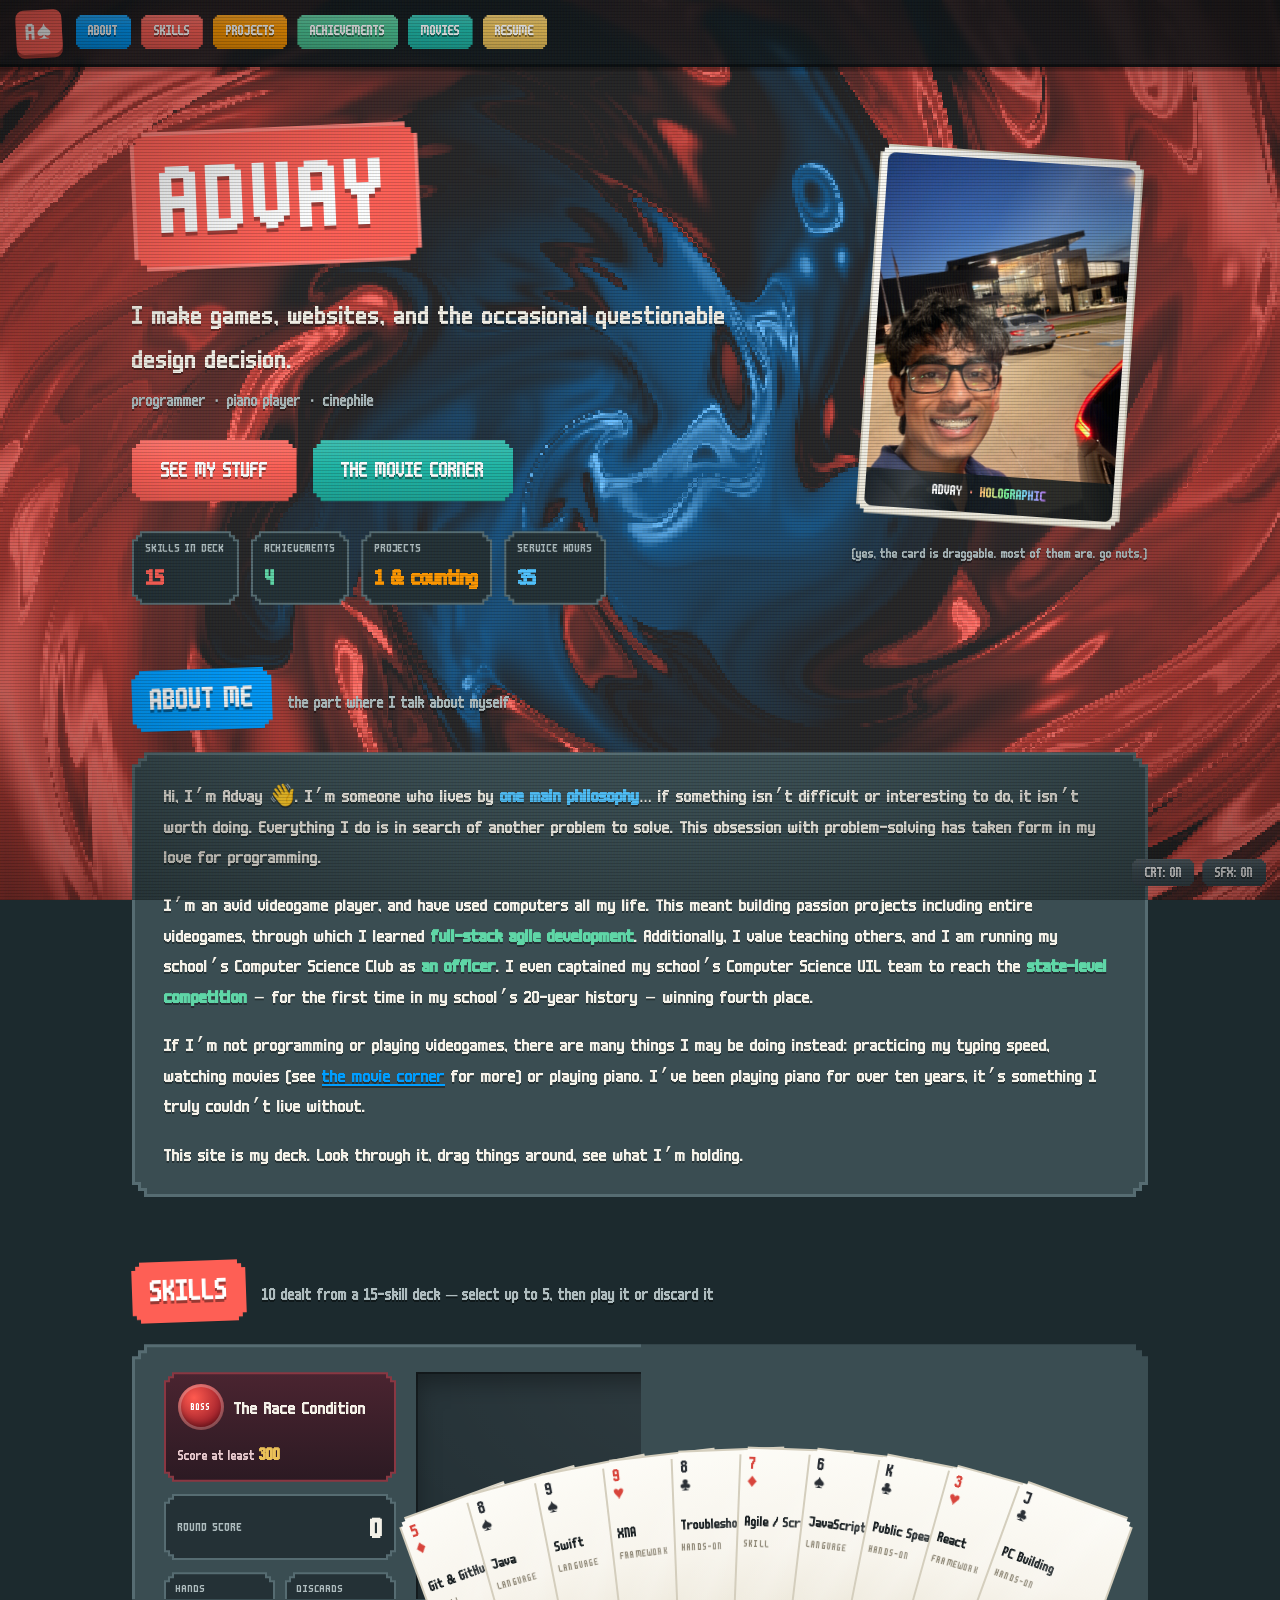
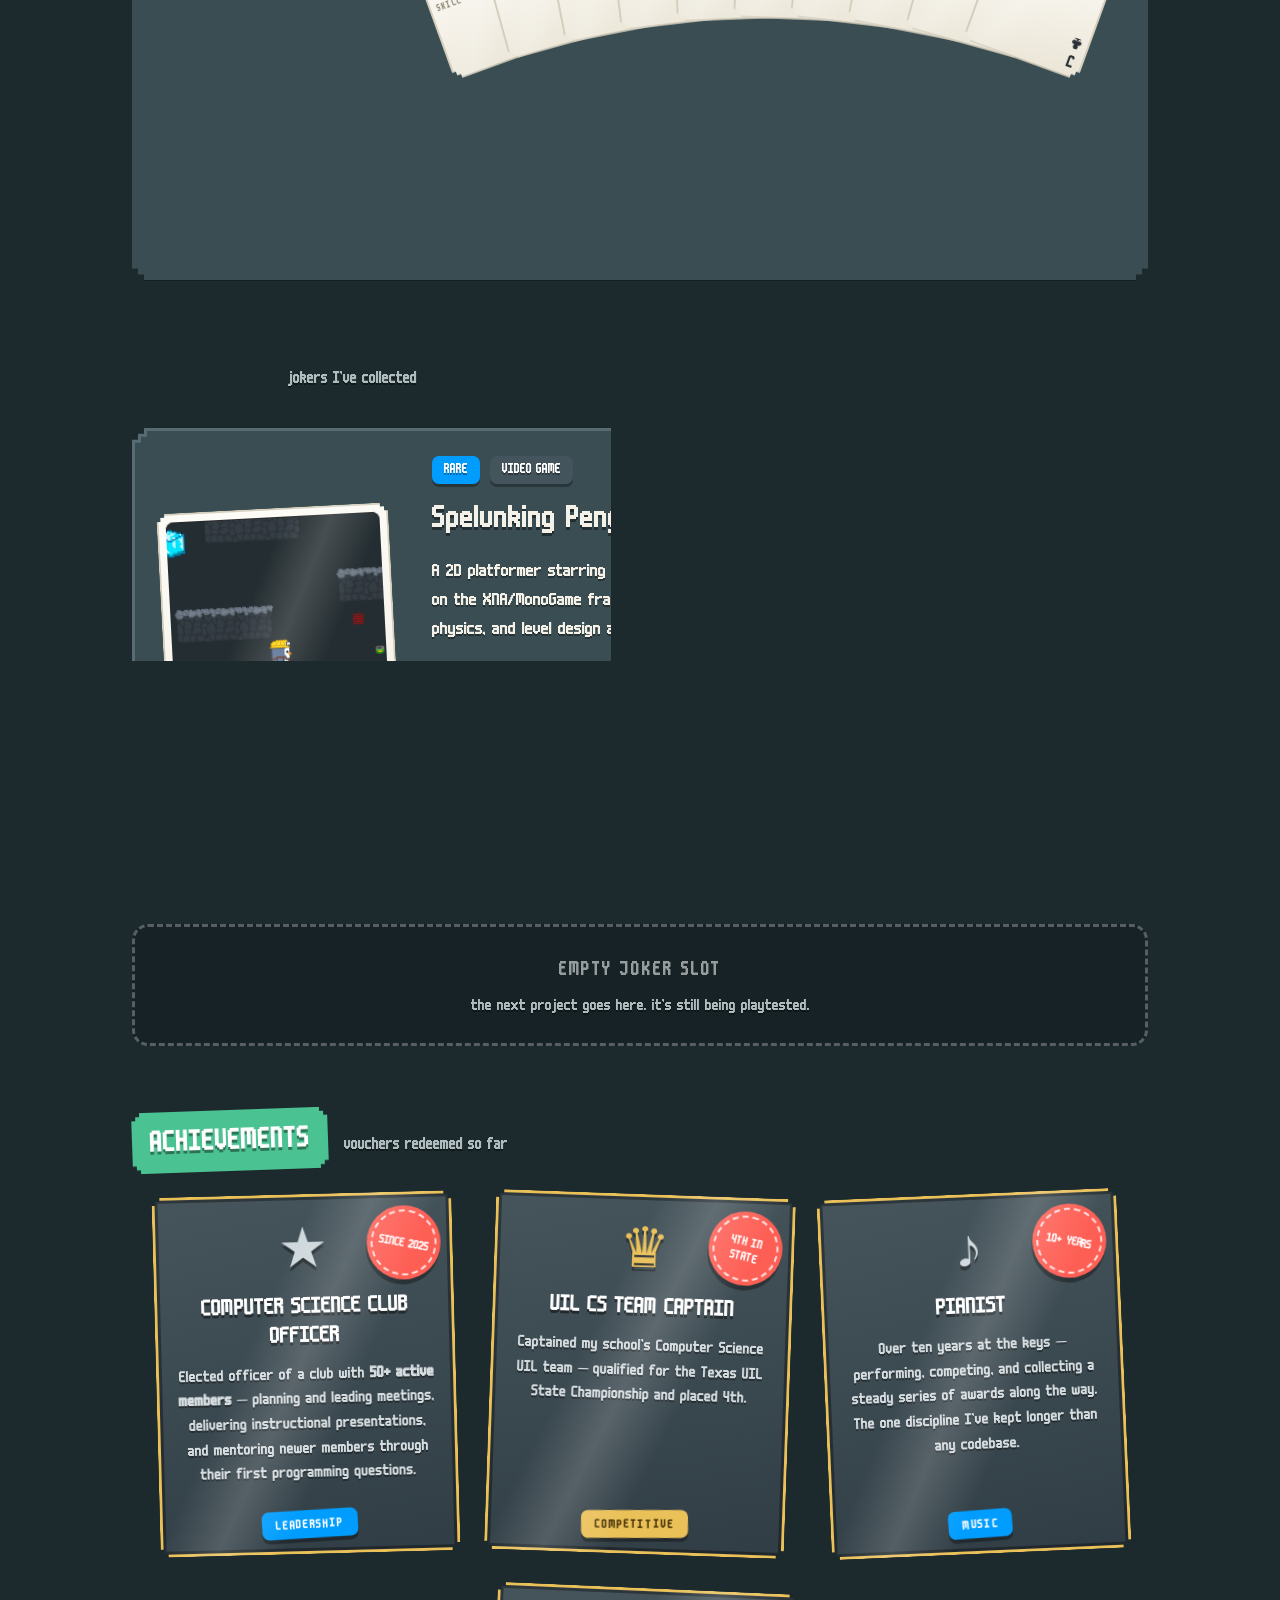
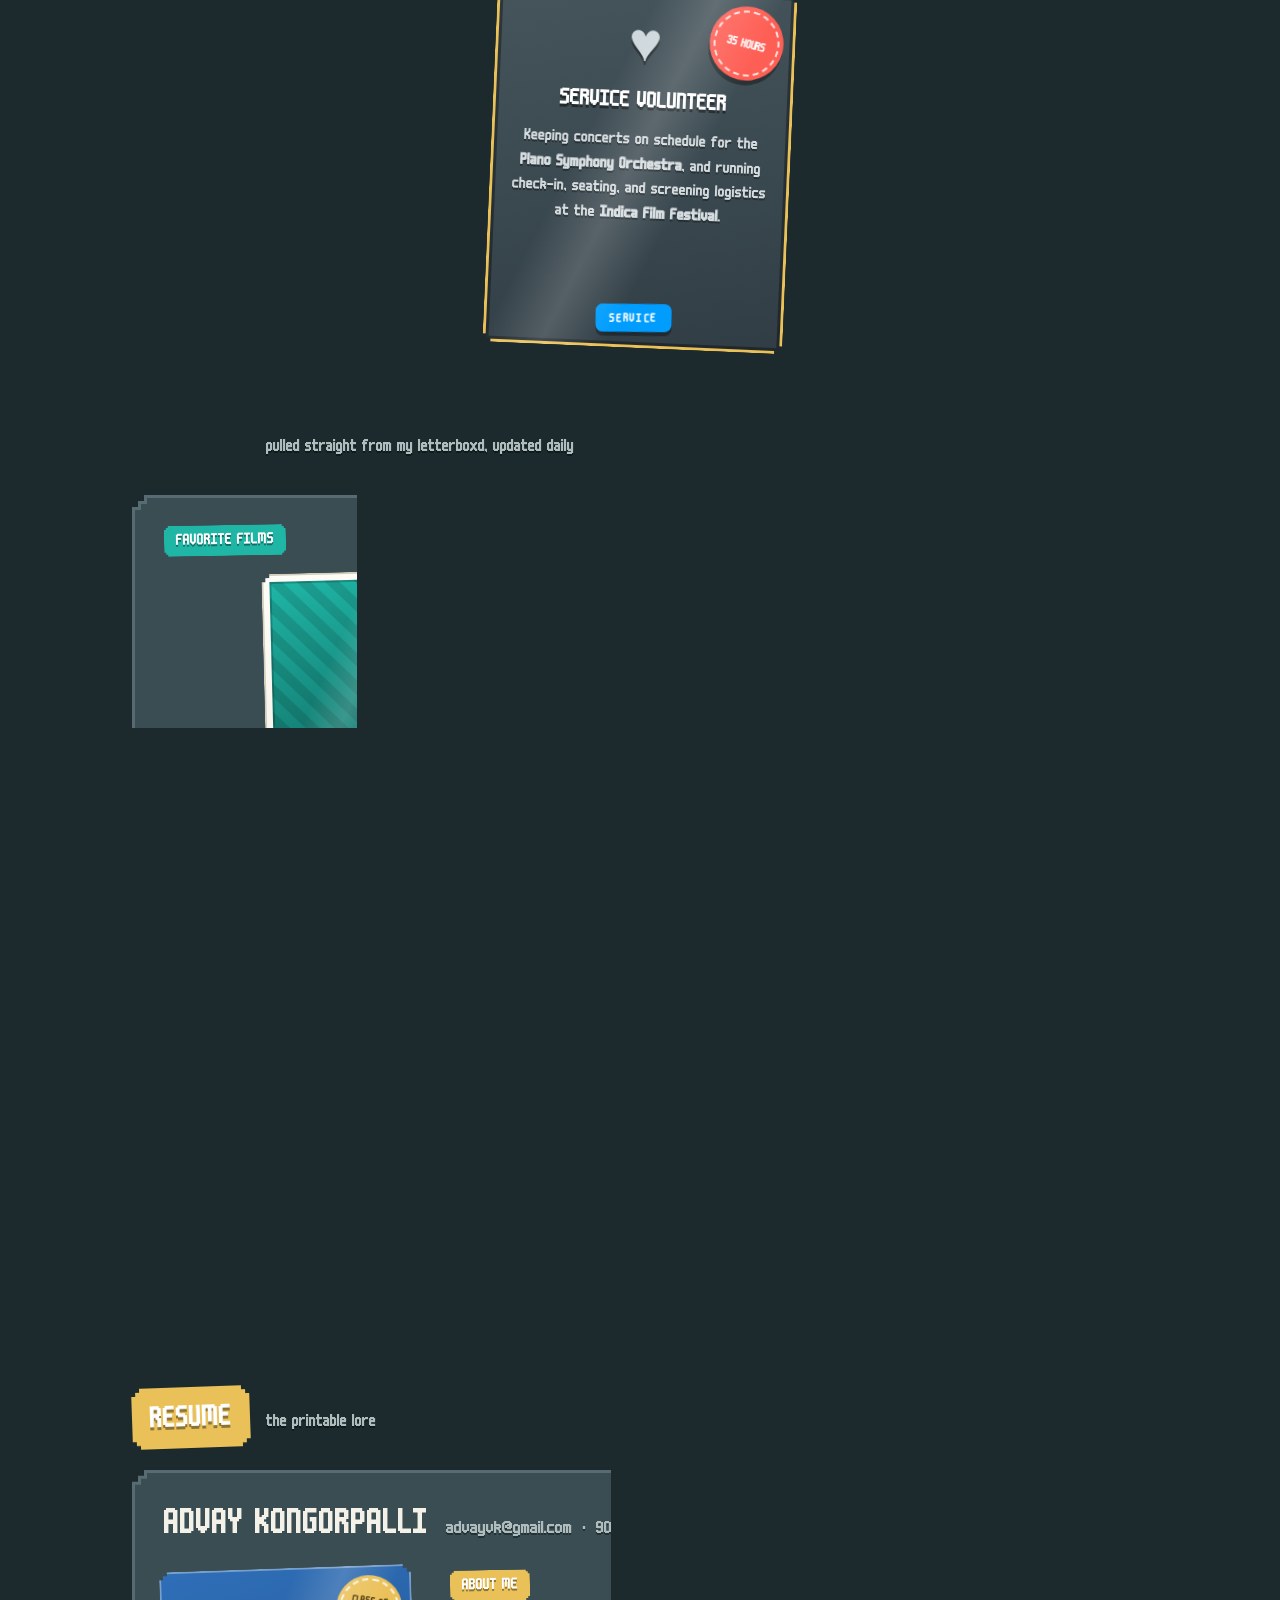
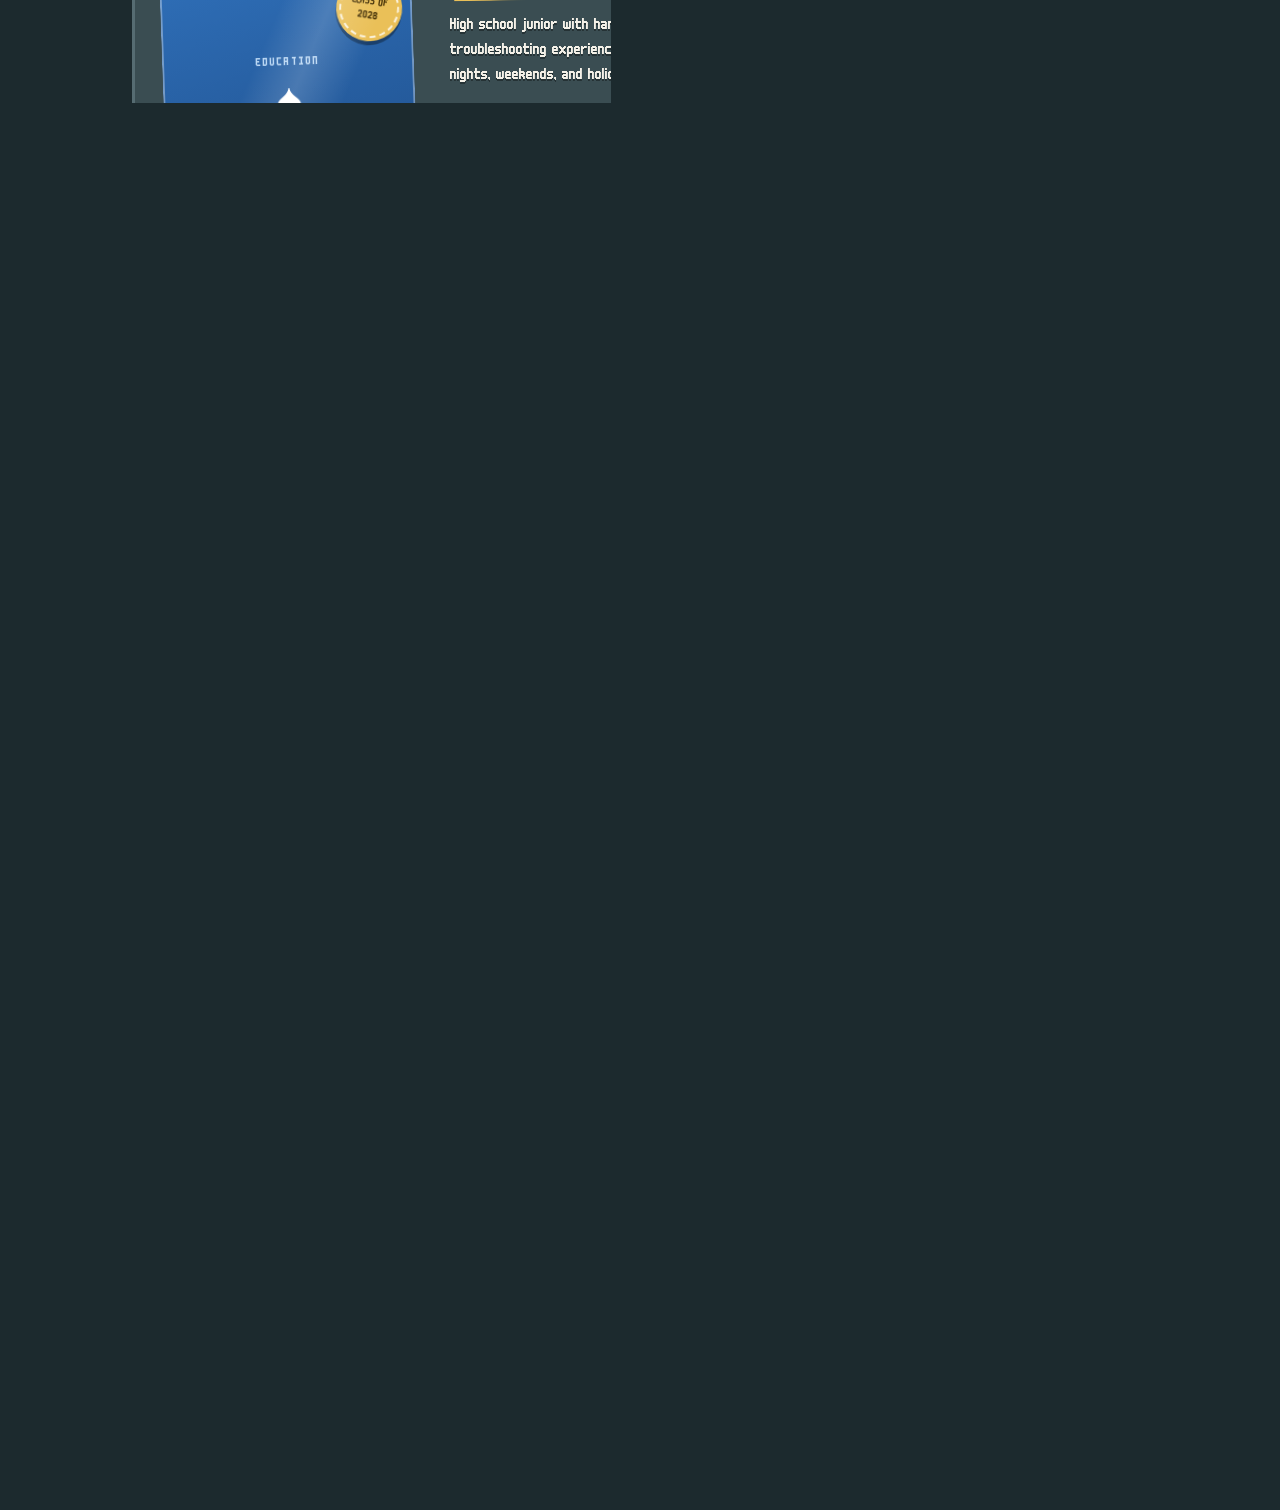
==== commit 14ae9020: "Trim the achievements and resume panel - Drop the "The Report Card" achievement voucher; the GPA and" ====
--- a/index.html
+++ b/index.html
@@ -39,7 +39,7 @@
         </div>
         <div class="hud">
           <div class="hud-chip"><span>SKILLS IN DECK</span><b class="num-red">15</b></div>
-          <div class="hud-chip"><span>ACHIEVEMENTS</span><b class="num-green">6</b></div>
+          <div class="hud-chip"><span>ACHIEVEMENTS</span><b class="num-green">4</b></div>
           <div class="hud-chip"><span>PROJECTS</span><b class="num-orange">1 &amp; counting</b></div>
           <div class="hud-chip"><span>SERVICE HOURS</span><b class="num-blue">35</b></div>
         </div>
@@ -250,17 +250,6 @@
         </div>
         <div class="voucher" data-float-card>
           <div class="bcard-tilt">
-            <div class="v-medal gold">✎</div>
-            <h3>THE REPORT CARD</h3>
-            <p>A <b>4.0 unweighted GPA</b> and a <b>5 — the highest possible score</b> — on the
-              AP Computer Science A exam. Currently taking Video Game Programming, which is
-              exactly as fun as it sounds.</p>
-            <span class="v-sticker">AP CSA: 5</span>
-            <span class="v-ribbon gold">ACADEMICS</span>
-          </div>
-        </div>
-        <div class="voucher" data-float-card>
-          <div class="bcard-tilt">
             <div class="v-medal">♪</div>
             <h3>PIANIST</h3>
             <p>Over ten years at the keys — performing, competing, and collecting a steady series
@@ -271,22 +260,11 @@
         </div>
         <div class="voucher" data-float-card>
           <div class="bcard-tilt">
-            <div class="v-medal">♫</div>
-            <h3>PLANO SYMPHONY VOLUNTEER</h3>
-            <p>Supporting live concert events since January 2026 — assisting patrons and helping
-              performances start on time, on a volunteer team where the downbeat waits for nobody.</p>
-            <span class="v-sticker">15 HOURS</span>
-            <span class="v-ribbon">SERVICE</span>
-          </div>
-        </div>
-        <div class="voucher" data-float-card>
-          <div class="bcard-tilt">
-            <div class="v-medal">▶</div>
-            <h3>INDICA FILM FESTIVAL VOLUNTEER</h3>
-            <p>Check-in, seating, and answering whatever attendees need mid-screening since
-              November 2025 — plus helping staff coordinate setup and screening logistics.
-              A cinephile's ideal service hours.</p>
-            <span class="v-sticker">20 HOURS</span>
+            <div class="v-medal">♥</div>
+            <h3>SERVICE VOLUNTEER</h3>
+            <p>Keeping concerts on schedule for the <b>Plano Symphony Orchestra</b>, and running
+              check-in, seating, and screening logistics at the <b>Indica Film Festival</b>.</p>
+            <span class="v-sticker">35 HOURS</span>
             <span class="v-ribbon">SERVICE</span>
           </div>
         </div>
@@ -332,18 +310,15 @@
               <span class="edu-suit" aria-hidden="true">♠</span>
               <h4>LIBERTY HIGH SCHOOL</h4>
               <p class="edu-loc">Frisco, Texas</p>
-              <p class="edu-stats">4.0 GPA (unweighted)<br>AP Computer Science A — 5<br>Video Game Programming</p>
               <span class="edu-sticker">CLASS OF 2028</span>
             </div>
           </aside>
 
           <div class="resume-stack">
-            <div class="r-row r-obj">
-              <span class="r-plaque gold-pl">OBJECTIVE</span>
+            <div class="r-row r-intro">
+              <span class="r-plaque gold-pl">ABOUT ME</span>
               <p>High school junior with hands-on programming, PC-building, and troubleshooting
-                experience seeking a <b>part-time Retail Sales Associate position at Best Buy</b>.
-                Comfortable explaining technology in plain language to customers of any experience
-                level. <b>Available weekday evenings and weekends</b> — nights, weekends, and
+                experience. <b>Available weekday evenings and weekends</b>: nights, weekends, and
                 holidays as needed.</p>
             </div>
 
--- a/css/style.css
+++ b/css/style.css
@@ -769,8 +769,6 @@
 .voucher:nth-child(2) { rotate: 2deg; }
 .voucher:nth-child(3) { rotate: -2.5deg; }
 .voucher:nth-child(4) { rotate: 2.5deg; }
-.voucher:nth-child(5) { rotate: -2deg; }
-.voucher:nth-child(6) { rotate: 1.5deg; }
 
 .voucher .bcard-tilt {
   position: relative;
@@ -1016,7 +1014,7 @@
 
 .edu-card .bcard-tilt {
   position: relative;
-  min-height: 302px; /* the old 5:6 ratio at full width — grows if the details need it */
+  aspect-ratio: 5 / 6;
   display: flex;
   flex-direction: column;
   align-items: center;
@@ -1032,15 +1030,6 @@
 .edu-suit { font-size: 46px; color: #fff; line-height: 1; text-shadow: 0 4px 0 rgba(0, 0, 0, .3); }
 .edu-card h4 { font-size: 25px; color: #fff; margin: 0; line-height: 1.1; text-shadow: 0 3px 0 rgba(0, 0, 0, .35); }
 .edu-card .edu-loc { margin: 0; color: #cfe2f6; font-size: 16px; }
-
-.edu-card .edu-stats {
-  margin: 8px 0 0;
-  padding-top: 8px;
-  border-top: 2px solid rgba(255, 255, 255, .28);
-  color: #e6f1fd;
-  font-size: 14px;
-  line-height: 1.5;
-}
 
 .edu-sticker {
   position: absolute;
@@ -1081,8 +1070,8 @@
 
 .r-row .chips { margin: 0; }
 
-.r-obj p { margin: 0; color: var(--text); font-size: 17px; max-width: 62ch; }
-.r-obj b { color: var(--gold); }
+.r-intro p { margin: 0; color: var(--text); font-size: 17px; max-width: 62ch; }
+.r-intro b { color: var(--gold); }
 
 .r-proj b { font-size: 22px; }
 .r-proj .rarity { margin-left: 10px; vertical-align: 3px; }
